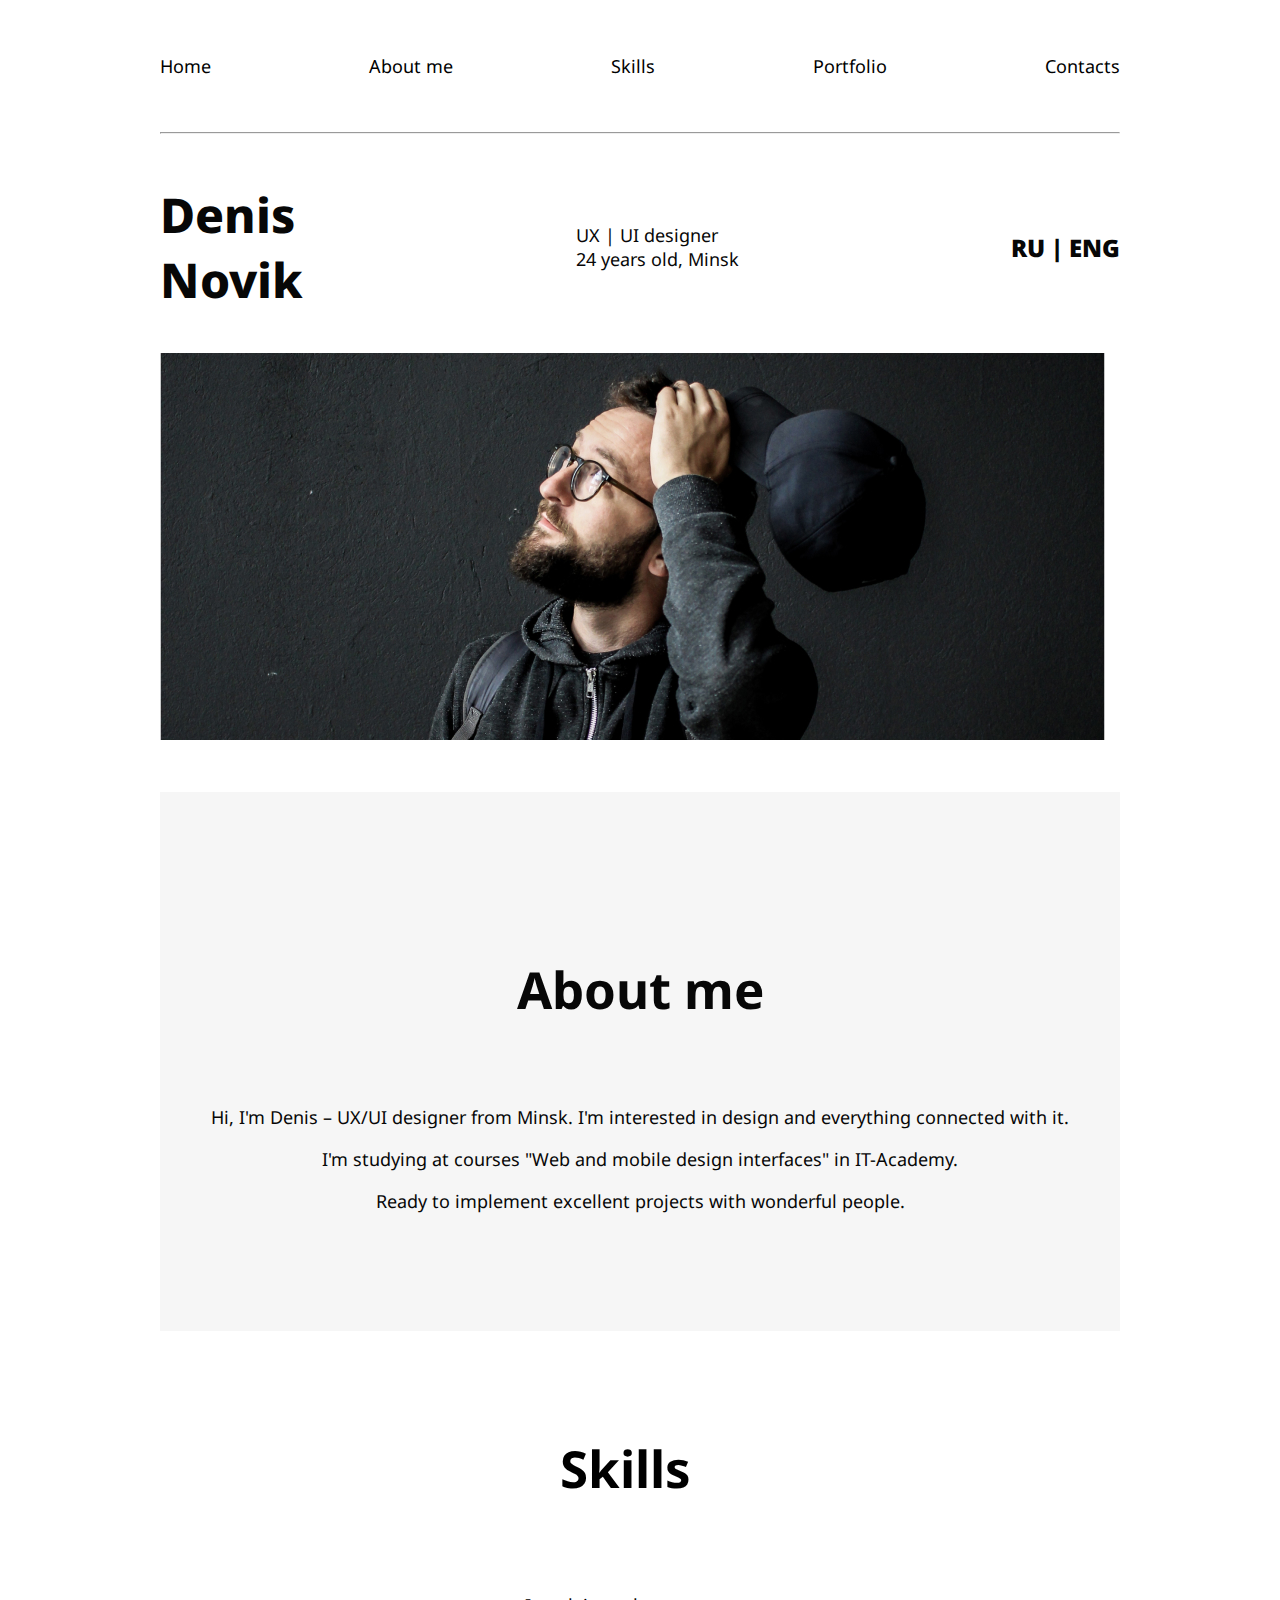
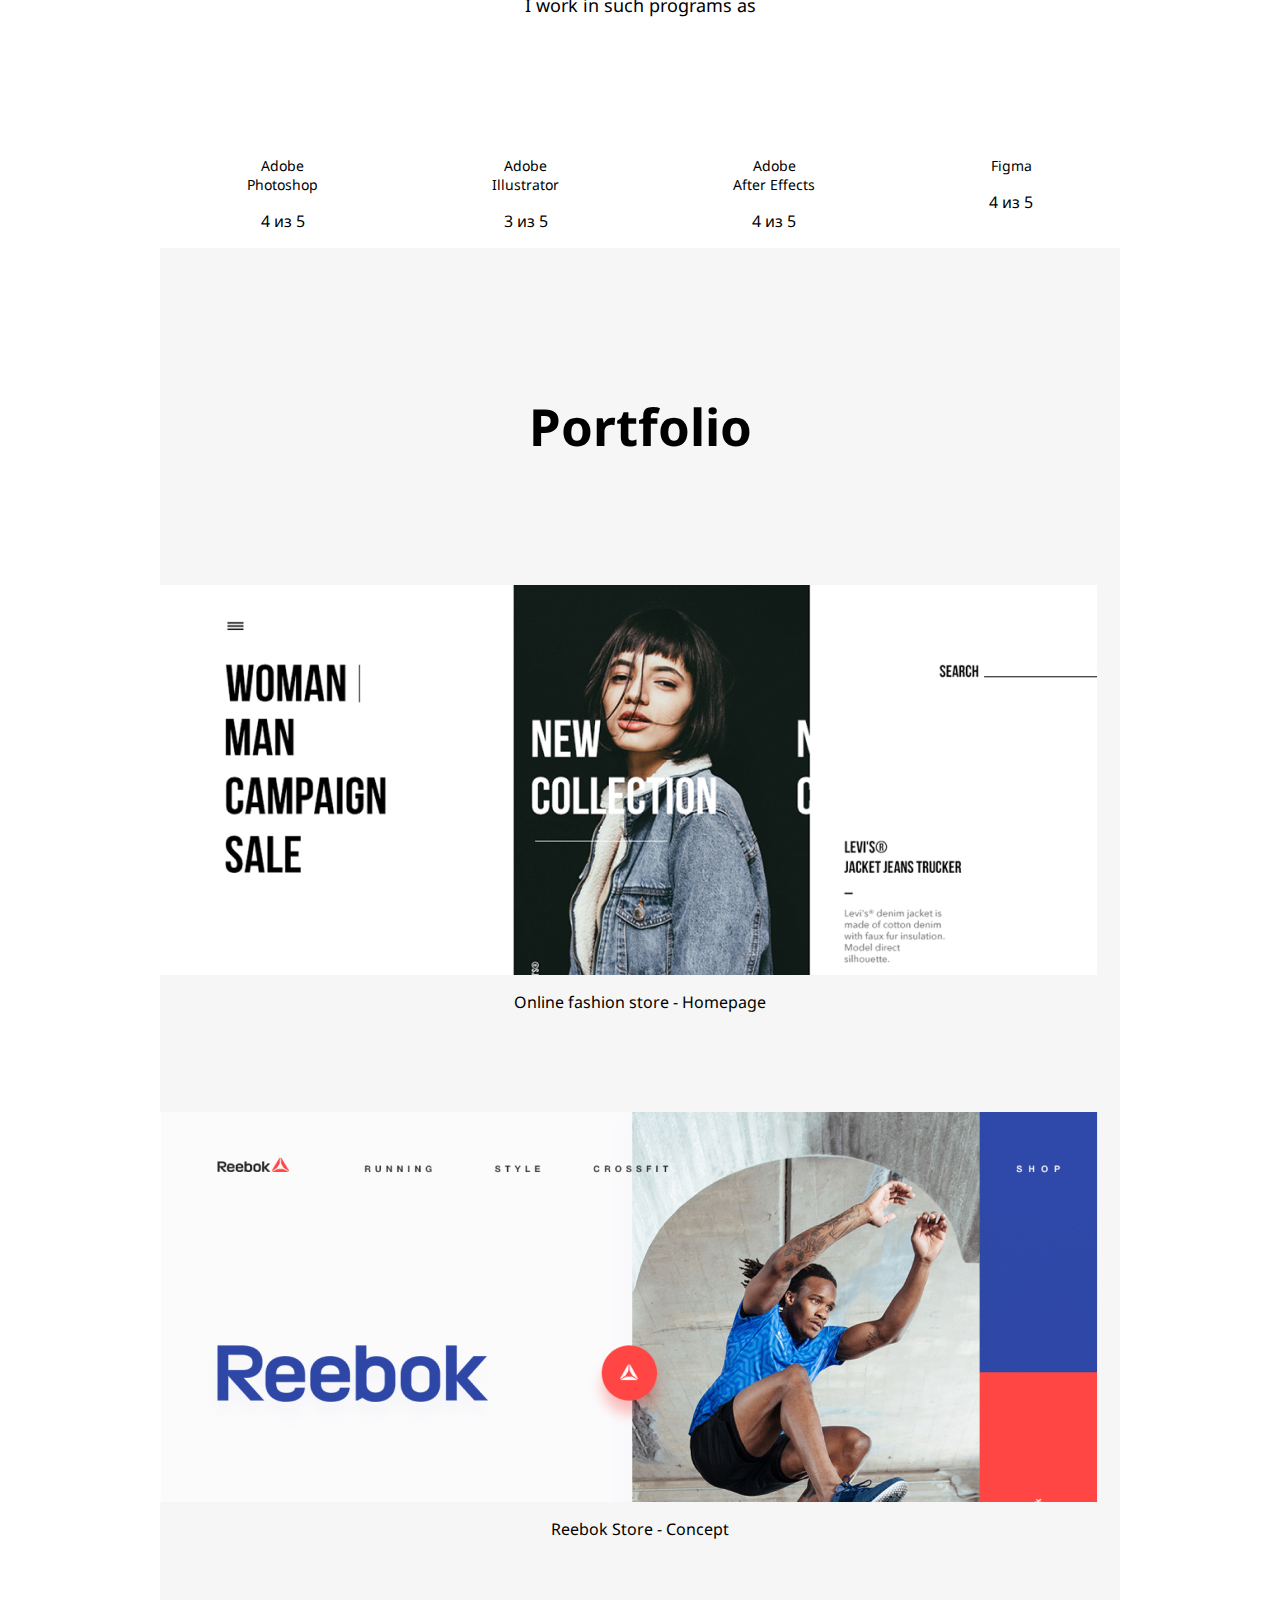
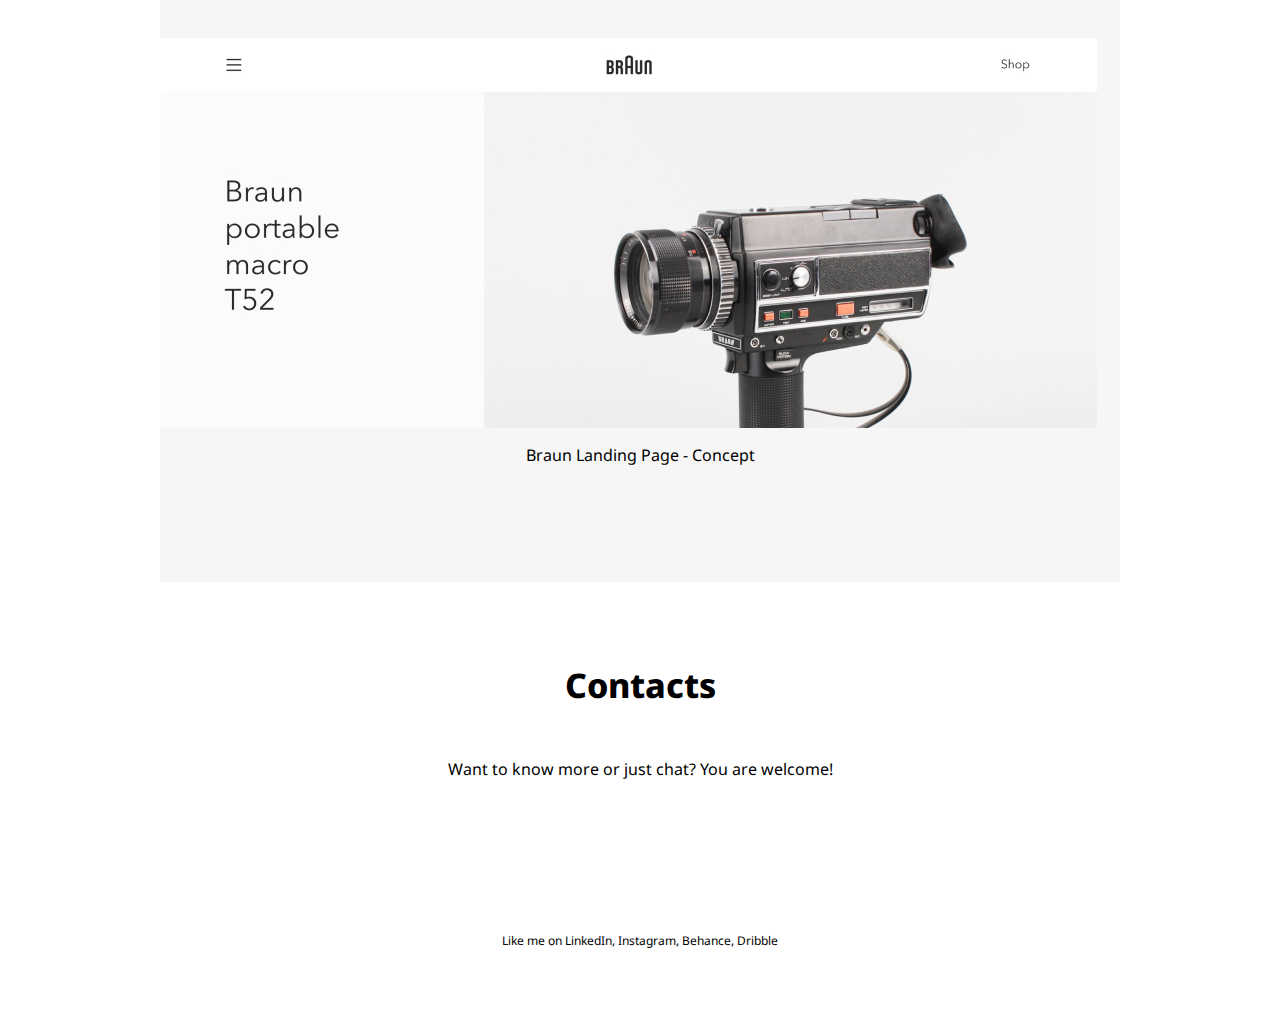
==== index.html @ aeef70a2 "webForGit" ====
<!doctype html>
<html lang="ru">
  <head>
    <meta charset="UTF-8">
    <meta name="viewport" content="width=device-width, initial-scale=1">
    <link rel="stylesheet" href="./css/main.css">
    <title>First project</title>
    <link rel="preconnect" href="https://fonts.googleapis.com">
    <link rel="preconnect" href="https://fonts.gstatic.com" crossorigin>
    <link href="https://fonts.googleapis.com/css2?family=Noto+Sans:ital,wght@0,400;0,700;1,400;1,700&display=swap" rel="stylesheet">
    <script src="./js/main.js" defer></script>
    <link rel="stylesheet" href="https://use.fontawesome.com/releases/v5.6.1/css/all.css"
    integrity="sha384-gfdkjb5BdAXd+lj+gudLWI+BXq4IuLW5IT+brZEZsLFm++aCMlF1V92rMkPaX4PP" crossorigin="anonymous">
  </head>
  <body>
    <div class="contaiter">
      <header class="header">
    <ul class="header__menu">
        <li class="header__menu__item">Home</li>
        <li class="header__menu__item"> <a href="#about-me">About me</a></li>
        <li class="header__menu__item"> <a href="#skills">Skills</a></li>
        <li class="header__menu__item"> <a href="#portfolio">Portfolio</a></li>
        <li class="header__menu__item"> <a href="#contact">Contacts</a></li>
    </ul>    
</header>

      <hr>
      <main class="my-foto">
        <div class="my-foto__header color-text">
          <div class="my-foto__header name">  Denis <br> Novik</div>
          
          <div class="my-foto__header description">UX | UI designer <br>24 years old, Minsk</div>
          <div class="my-foto__header languare">RU | ENG</div>
        </div>
        <div class="my-foto__img">
          <!-- <img src="./img/image_my_fote.jpg" alt=""> -->
        </div>
      </main>
      <span id="about-me"></span>
      <main class="about-me color-text">
        <div class="about-me__titel">
          <h2>About me</h2>
        </div>
        <div class="about-me__description">
          <p>Hi, I'm Denis – UX/UI designer from Minsk. I'm interested in design and everything connected with it.</p> 
          <p>I'm studying at courses "Web and mobile design interfaces" in IT-Academy.</p>
          <p>Ready to implement excellent projects with wonderful people.</p>
        </div>
      </main>
      <span id="skills"></span>
      <main class="skills">
      <div class="skills__titel">
        <h2>Skills</h2>
      </div>
      <div class="skills__discription">
        <p>I work in such programs as</p>
      </div>
      <div class="skills__soft-skills">
        <div class="skillsItem">
    <div class="skillsItem__icon">
        <img src="./img/skills/ps.png" alt="">
    </div>
    <div class="skillsItem__skill">
        <p>Adobe <br> Photoshop</p>
    </div>
    <div class="skillsItem__rank">
        <p>4 из 5</p>
    </div>
</div>
        <div class="skillsItem">
    <div class="skillsItem__icon">
        <img src="./img/skills/ai.png" alt="">
    </div>
    <div class="skillsItem__skill">
        <p>Adobe<br> Illustrator</p>
    </div>
    <div class="skillsItem__rank">
        <p>3 из 5</p>
    </div>
</div>
        <div class="skillsItem">
    <div class="skillsItem__icon">
        <img src="./img/skills/ae.png" alt="">
    </div>
    <div class="skillsItem__skill">
        <p>Adobe <br>After Effects</p>
    </div>
    <div class="skillsItem__rank">
        <p>4 из 5</p>
    </div>
</div>
        <div class="skillsItem">
    <div class="skillsItem__icon">
        <img src="./img/skills/figma.png" alt="">
    </div>
    <div class="skillsItem__skill">
        <p>Figma</p>
    </div>
    <div class="skillsItem__rank">
        <p>4 из 5</p>
    </div>
</div>
      </div>
      </main>
      <span id="portfolio"></span>
      <main class="portfolio ">
        <div class="portfolio__titel">
          <h2>Portfolio</h2>
        </div>
        <div class="portfolio__articels">
          <div class="portfolioItem">
    <div class="portfolioItem__titel">
        <h2></h2>
    </div>
    <div class="portfolioItem__img" style="background-image:url(./img/portfolio/newColection.jpg);" >
        <!-- <img src="./img/portfolio/newColection.jpg" alt=""> -->
    </div>
    <div class="portfolioItem__discription">
        <p>Online fashion store - Homepage</p>
    </div>
</div>
          <div class="portfolioItem">
    <div class="portfolioItem__titel">
        <h2></h2>
    </div>
    <div class="portfolioItem__img" style="background-image:url(./img/portfolio/reebok.jpg);" >
        <!-- <img src="./img/portfolio/reebok.jpg" alt=""> -->
    </div>
    <div class="portfolioItem__discription">
        <p>Reebok Store - Concept</p>
    </div>
</div>
          <div class="portfolioItem">
    <div class="portfolioItem__titel">
        <h2></h2>
    </div>
    <div class="portfolioItem__img" style="background-image:url(./img/portfolio/braun.jpg);" >
        <!-- <img src="./img/portfolio/braun.jpg" alt=""> -->
    </div>
    <div class="portfolioItem__discription">
        <p>Braun Landing Page - Concept</p>
    </div>
</div>
        
        </div>
      </main>
      <span id="contact"></span>
      <footer class="footer">
    <div class="footer__titel">Contacts</div>
    <div class="footer__losung">
        Want to know more or just chat? You are welcome!
    </div>

    <div class="footer__social">
        <i class="fab fa-instagram"></i>
        <i class="fab fa-behance-square"></i>
        <i class="fab fa-invision"></i>
        <i class="fas fa-globe"></i>
    </div>
    <div class="footer__location">
        Like me on LinkedIn, Instagram, Behance, Dribble
    </div>
</footer>      
    </div>

  </body>
</html>
---- css/main.css ----
.footer {
  margin: 0 auto;
  padding: 50px;
  text-align: center; }
  .footer__titel {
    padding: 30px 0;
    font-size: 34px;
    font-weight: 800; }
  .footer__losung {
    padding: 20px;
    font-size: 16px;
    font-weight: 400; }
  .footer__social {
    padding: 20px;
    font-size: 60px; }
  .footer__social i {
    padding: 0 25px; }
  .footer__location {
    padding: 10px;
    font-size: 12px;
    font-weight: 400; }

.header {
  padding: 30px 0; }
  .header__menu {
    display: flex;
    justify-content: space-between;
    list-style: none;
    padding: 0; }
  .header__menu a {
    text-decoration: none;
    color: #000000; }
  .header__menu__item {
    margin: 0;
    display: inline-block;
    font-size: 18px; }

.portfolioItem__titel {
  padding: 20px;
  font-size: 34px; }

.portfolioItem__description {
  font-size: 18px; }

.portfolioItem__img img {
  width: 100%; }

.portfolioItem__img {
  background-repeat: no-repeat;
  height: 390px;
  width: 100%; }

.skillsItem__skill {
  font-size: 14px; }

.skillsItem__rank {
  font-size: 16px; }

html {
  font-family: 'Noto Sans', sans-serif; }

.contaiter {
  width: 960px;
  margin: 0 auto; }

.color-text {
  color: #070707; }

.my-foto {
  padding-bottom: 50px; }
  .my-foto__header {
    display: flex;
    justify-content: space-between;
    align-items: center;
    padding: 20px 0; }
  .my-foto__header .name {
    font-size: 48px;
    font-weight: 800; }
  .my-foto__header .languare {
    font-size: 24px;
    font-weight: 900; }
  .my-foto__header .description {
    font-size: 18px; }
  .my-foto__img {
    background-image: url("../img/logo_my_photo.jpg");
    background-repeat: no-repeat;
    height: 390px;
    width: 100%; }

.about-me {
  background: #F6F6F6;
  text-align: center;
  padding: 100px 0; }
  .about-me__titel {
    padding: 20px;
    font-size: 34px; }
  .about-me__description {
    font-size: 18px; }

.skills {
  padding: 0 0;
  text-align: center; }
  .skills__titel {
    padding: 30px 0;
    font-size: 34px; }
  .skills h2 {
    padding: 30px 30px 0 0; }
  .skills__discription {
    font-size: 18px;
    padding: 0px 0px 85px 0; }
  .skills__soft-skills {
    display: flex;
    justify-content: space-around; }

.portfolio {
  background: #F6F6F6;
  text-align: center;
  padding: 100px 0; }
  .portfolio__titel {
    font-size: 34px; }

@media screen and (max-width: 600px) {
  .contaiter {
    width: 590px;
    margin: 0 auto; } }

@media screen and (min-width: 992px) and (max-width: 1199px) {
  .contaiter {
    width: 960px; } }

@media screen and (min-width: 768px) and (max-width: 991px) {
  .contaiter {
    width: 760px; } }

@media screen and (max-width: 767px) {
  .contaiter {
    width: 480px; } }

/*# sourceMappingURL=maps/main.css.map */
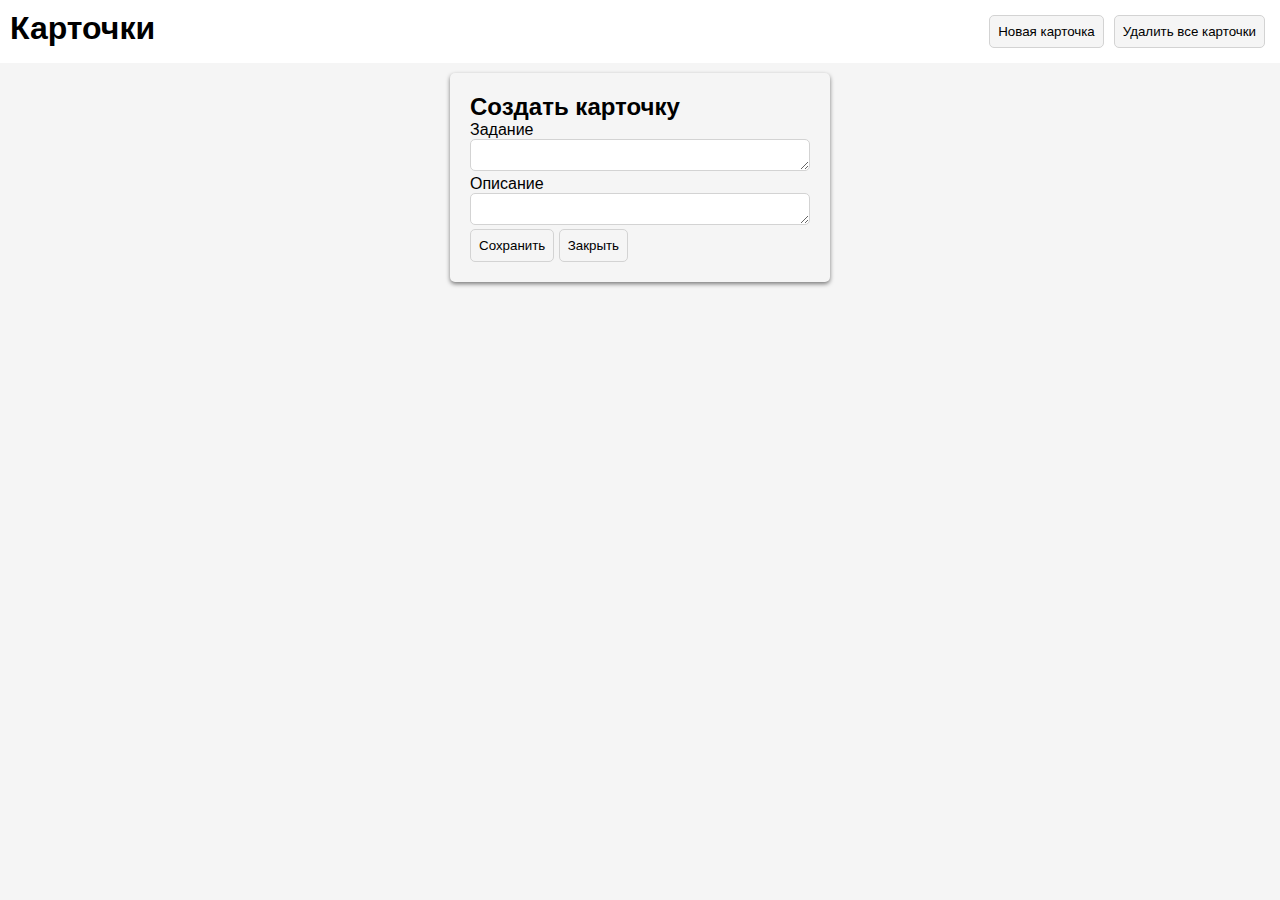
==== commit 89189666: "fullProject" ====
--- a/index.html
+++ b/index.html
@@ -1,167 +1,205 @@
-<!doctype html>
-<html lang="ru">
-  <head>
+<!DOCTYPE html>
+<html lang="en">
+<head>
     <meta charset="UTF-8">
-    <meta name="viewport" content="width=device-width, initial-scale=1">
-    <link rel="stylesheet" href="./css/main.css">
-    <title>First project</title>
-    <link rel="preconnect" href="https://fonts.googleapis.com">
-    <link rel="preconnect" href="https://fonts.gstatic.com" crossorigin>
-    <link href="https://fonts.googleapis.com/css2?family=Noto+Sans:ital,wght@0,400;0,700;1,400;1,700&display=swap" rel="stylesheet">
-    <script src="./js/main.js" defer></script>
-    <link rel="stylesheet" href="https://use.fontawesome.com/releases/v5.6.1/css/all.css"
-    integrity="sha384-gfdkjb5BdAXd+lj+gudLWI+BXq4IuLW5IT+brZEZsLFm++aCMlF1V92rMkPaX4PP" crossorigin="anonymous">
-  </head>
-  <body>
-    <div class="contaiter">
-      <header class="header">
-    <ul class="header__menu">
-        <li class="header__menu__item">Home</li>
-        <li class="header__menu__item"> <a href="#about-me">About me</a></li>
-        <li class="header__menu__item"> <a href="#skills">Skills</a></li>
-        <li class="header__menu__item"> <a href="#portfolio">Portfolio</a></li>
-        <li class="header__menu__item"> <a href="#contact">Contacts</a></li>
-    </ul>    
-</header>
+    <meta http-equiv="X-UA-Compatible" content="IE=edge">
+    <meta name="viewport" content="width=device-width, initial-scale=1.0">
+    <title>Карточки</title>
+    <style>
+        *{
+            padding: 0;
+            margin: 0;
+            box-sizing: border-box;
+        }
+        body{
+            /* font google */
+            font-family: 'Lucida Sans', 'Lucida Sans Regular', 'Lucida Grande', 'Lucida Sans Unicode', Geneva, Verdana, sans-serif;
+            font-size: 1rem;
+            background-color: whitesmoke;
+        }
+        header{
+            background-color: white;
+        }
+        button {
+            padding: 8px;
+            outline: none;
+            cursor: pointer;
+            border: 1px solid lightgray;
+            border-radius: 5px;
+            background-color: whitesmoke;
+        }
+        button:hover{
+            background-color: rgba(0, 0, 0, 0.1);
+        }
+        .container{
+            width: 95%;
+            margin: auto;
+        }
+        .menu{
+            display: flex;
+            justify-content: space-between;
+            width: 100%;
+            margin: auto;
+            padding: 10px;
+            background-color: white;
+        }
+        .menu-buttons{
+            display: flex;
+        }
+        .menu-buttons button{
+            align-items: center;
+            margin: 5px;
+        }
+        .menu button{
+            font-family: inherit;
+        }
+        .create-box{
+            width: 380px;
+            margin: auto;
+            padding: 20px;
+            margin-top: 10px;
+            border-radius: 5px;
+            background-color: whitesmoke;
+            box-shadow: 0 2px 4px 0 rgba(0, 0, 0, 0.5);
+        }
+        .create-box-titel{
+            text-align: center; 
+            color: black;
+        }
+        .create-box textarea{
+            width: 100%;;
+            border-radius: 5px;
+            font-family: inherit;
+            border: 1px solid lightgray;
+        }
+        .create-box button{
+            width: fit-content;
+        }
+        .flashcards{
+            display: flex;
+            justify-content: flex-start;
+            align-items: flex-start;
+            flex-wrap: wrap;
+            width: 100%;
+            margin: auto;
+            margin-top: 10px;
+            padding: 0 10px;
+        }
+        .flashcard{
+            width: 370px;
+            height: 200px;
+            word-wrap: break-word;
+            margin: 10px;
+            background-color: white;
+            box-shadow: 0 2px 4px 0 rgba(0, 0, 0, 0.5);
+        }
+        .flashcard h2{
+            font-size: 1rem;
+        }
+        @media(max-width:1280px){
+            .container{width: 100%;}
+        }
+        @media(max-width:768px){
+        .flashcard{margin: auto;}
+            .flashcard{
+                margin-top: 10px;
+                margin-bottom: 10px;
+            }
+        }
+        @media(max-width:490px){
+            header{
+                padding: 10px;
+                flex-direction: column;
+                align-items: center;
+            }
+            .menu{
+                flex-wrap: wrap;
+            }
+        }
+    </style>
+    
+</head>
+<body>
+    <header id="header" class="header">
+        <div class="container">
+            <div id="menu" class="menu">
+                <h1 id="menu-titel">Карточки</h1>
+                <div id="menu-buttons" class="menu-buttons btn">
+                    <button  id="btn-newCard">Новая карточка</button>
+                    <button  id="btn-delCard">Удалить все карточки</button>                    
+                </div>
+            </div>
+        </div>
+    </header>
+    <div class="container">
+        <div class="create-box">
+            <h2 id="create-box-titel">Создать карточку</h2>
+            <label for="question">Задание</label>
+            <br>
+            <textarea id="question" maxlength="280"></textarea>
+            <br>
+            <label for="answer" maxlength="280">Описание</label>
+            <br>
+            <textarea id="answer"></textarea>
+            <div id="create-box-btn" class="create-box-btn btn" >
+                <button id="btn-addNewCard">Сохранить</button>
+                <button id="btn-closeNewCard">Закрыть</button>
+            </div>
+        </div>
+        <div class="flashcards">
 
-      <hr>
-      <main class="my-foto">
-        <div class="my-foto__header color-text">
-          <div class="my-foto__header name">  Denis <br> Novik</div>
-          
-          <div class="my-foto__header description">UX | UI designer <br>24 years old, Minsk</div>
-          <div class="my-foto__header languare">RU | ENG</div>
         </div>
-        <div class="my-foto__img">
-          <!-- <img src="./img/image_my_fote.jpg" alt=""> -->
-        </div>
-      </main>
-      <span id="about-me"></span>
-      <main class="about-me color-text">
-        <div class="about-me__titel">
-          <h2>About me</h2>
-        </div>
-        <div class="about-me__description">
-          <p>Hi, I'm Denis – UX/UI designer from Minsk. I'm interested in design and everything connected with it.</p> 
-          <p>I'm studying at courses "Web and mobile design interfaces" in IT-Academy.</p>
-          <p>Ready to implement excellent projects with wonderful people.</p>
-        </div>
-      </main>
-      <span id="skills"></span>
-      <main class="skills">
-      <div class="skills__titel">
-        <h2>Skills</h2>
-      </div>
-      <div class="skills__discription">
-        <p>I work in such programs as</p>
-      </div>
-      <div class="skills__soft-skills">
-        <div class="skillsItem">
-    <div class="skillsItem__icon">
-        <img src="./img/skills/ps.png" alt="">
     </div>
-    <div class="skillsItem__skill">
-        <p>Adobe <br> Photoshop</p>
-    </div>
-    <div class="skillsItem__rank">
-        <p>4 из 5</p>
-    </div>
-</div>
-        <div class="skillsItem">
-    <div class="skillsItem__icon">
-        <img src="./img/skills/ai.png" alt="">
-    </div>
-    <div class="skillsItem__skill">
-        <p>Adobe<br> Illustrator</p>
-    </div>
-    <div class="skillsItem__rank">
-        <p>3 из 5</p>
-    </div>
-</div>
-        <div class="skillsItem">
-    <div class="skillsItem__icon">
-        <img src="./img/skills/ae.png" alt="">
-    </div>
-    <div class="skillsItem__skill">
-        <p>Adobe <br>After Effects</p>
-    </div>
-    <div class="skillsItem__rank">
-        <p>4 из 5</p>
-    </div>
-</div>
-        <div class="skillsItem">
-    <div class="skillsItem__icon">
-        <img src="./img/skills/figma.png" alt="">
-    </div>
-    <div class="skillsItem__skill">
-        <p>Figma</p>
-    </div>
-    <div class="skillsItem__rank">
-        <p>4 из 5</p>
-    </div>
-</div>
-      </div>
-      </main>
-      <span id="portfolio"></span>
-      <main class="portfolio ">
-        <div class="portfolio__titel">
-          <h2>Portfolio</h2>
-        </div>
-        <div class="portfolio__articels">
-          <div class="portfolioItem">
-    <div class="portfolioItem__titel">
-        <h2></h2>
-    </div>
-    <div class="portfolioItem__img" style="background-image:url(./img/portfolio/newColection.jpg);" >
-        <!-- <img src="./img/portfolio/newColection.jpg" alt=""> -->
-    </div>
-    <div class="portfolioItem__discription">
-        <p>Online fashion store - Homepage</p>
-    </div>
-</div>
-          <div class="portfolioItem">
-    <div class="portfolioItem__titel">
-        <h2></h2>
-    </div>
-    <div class="portfolioItem__img" style="background-image:url(./img/portfolio/reebok.jpg);" >
-        <!-- <img src="./img/portfolio/reebok.jpg" alt=""> -->
-    </div>
-    <div class="portfolioItem__discription">
-        <p>Reebok Store - Concept</p>
-    </div>
-</div>
-          <div class="portfolioItem">
-    <div class="portfolioItem__titel">
-        <h2></h2>
-    </div>
-    <div class="portfolioItem__img" style="background-image:url(./img/portfolio/braun.jpg);" >
-        <!-- <img src="./img/portfolio/braun.jpg" alt=""> -->
-    </div>
-    <div class="portfolioItem__discription">
-        <p>Braun Landing Page - Concept</p>
-    </div>
-</div>
-        
-        </div>
-      </main>
-      <span id="contact"></span>
-      <footer class="footer">
-    <div class="footer__titel">Contacts</div>
-    <div class="footer__losung">
-        Want to know more or just chat? You are welcome!
-    </div>
-
-    <div class="footer__social">
-        <i class="fab fa-instagram"></i>
-        <i class="fab fa-behance-square"></i>
-        <i class="fab fa-invision"></i>
-        <i class="fas fa-globe"></i>
-    </div>
-    <div class="footer__location">
-        Like me on LinkedIn, Instagram, Behance, Dribble
-    </div>
-</footer>      
-    </div>
-
-  </body>
-</html>
+    <script>
+        const flashcards = document.getElementsByClassName("flashcards")[0];
+        const createBox = document.getElementsByClassName("create-box")[0];
+        const question = document.getElementById("question");
+        const answer = document.getElementById("answer");
+        const btnNewCard = document.getElementById("btn-newCard");
+        const btnDelCards = document.getElementById("btn-delCard");
+        const btnAddNewCard = document.getElementById("btn-addNewCard");
+        const btnCloseNewCard = document.getElementById("btn-closeNewCard");
+        btnNewCard.addEventListener('click', showCreateCardBox);
+        btnDelCards.addEventListener('click',delFlashCards);
+        btnAddNewCard.addEventListener('click',addFlashCard);
+        btnCloseNewCard.addEventListener('click',hideCreateBox);
+        let contentArray = localStorage.getItem('items') ? JSON.parse(localStorage.getItem('items')) : [];
+        contentArray.forEach(divMaker);
+        function divMaker(text){
+            const div = document.createElement('div');
+            const question = document.createElement('h2');
+            const answer = document.createElement('h2');
+            div.className = "flashcard";
+            question.setAttribute('style', 'border-top: 1px solid red;padding:15px; margin-top: 30px ');
+            question.innerText = text.my_question;
+            answer.setAttribute('style', 'text-align:left; display:block; color:grey; padding-left:15px;');
+            answer.innerText = text.my_answer;
+            div.appendChild(question);
+            div.appendChild(answer);
+            flashcards.appendChild(div);
+        }
+        function addFlashCard(){
+            let flashCard_info = {
+                'my_question': question.value,
+                'my_answer': answer.value
+            }
+            contentArray.push(flashCard_info);
+            localStorage.setItem('items', JSON.stringify(contentArray));
+            divMaker(contentArray[contentArray.length - 1]);
+            question.value = '';
+            answer.value = '';
+        }
+        function delFlashCards(){
+            localStorage.clear();
+            flashcards.innerText = '';
+            contentArray = [];
+        }
+        function showCreateCardBox(){
+            createBox.style.display = "block";
+        }
+        function hideCreateBox(){
+            createBox.style.display = "none";
+        }
+    </script>
+</body>
+</html>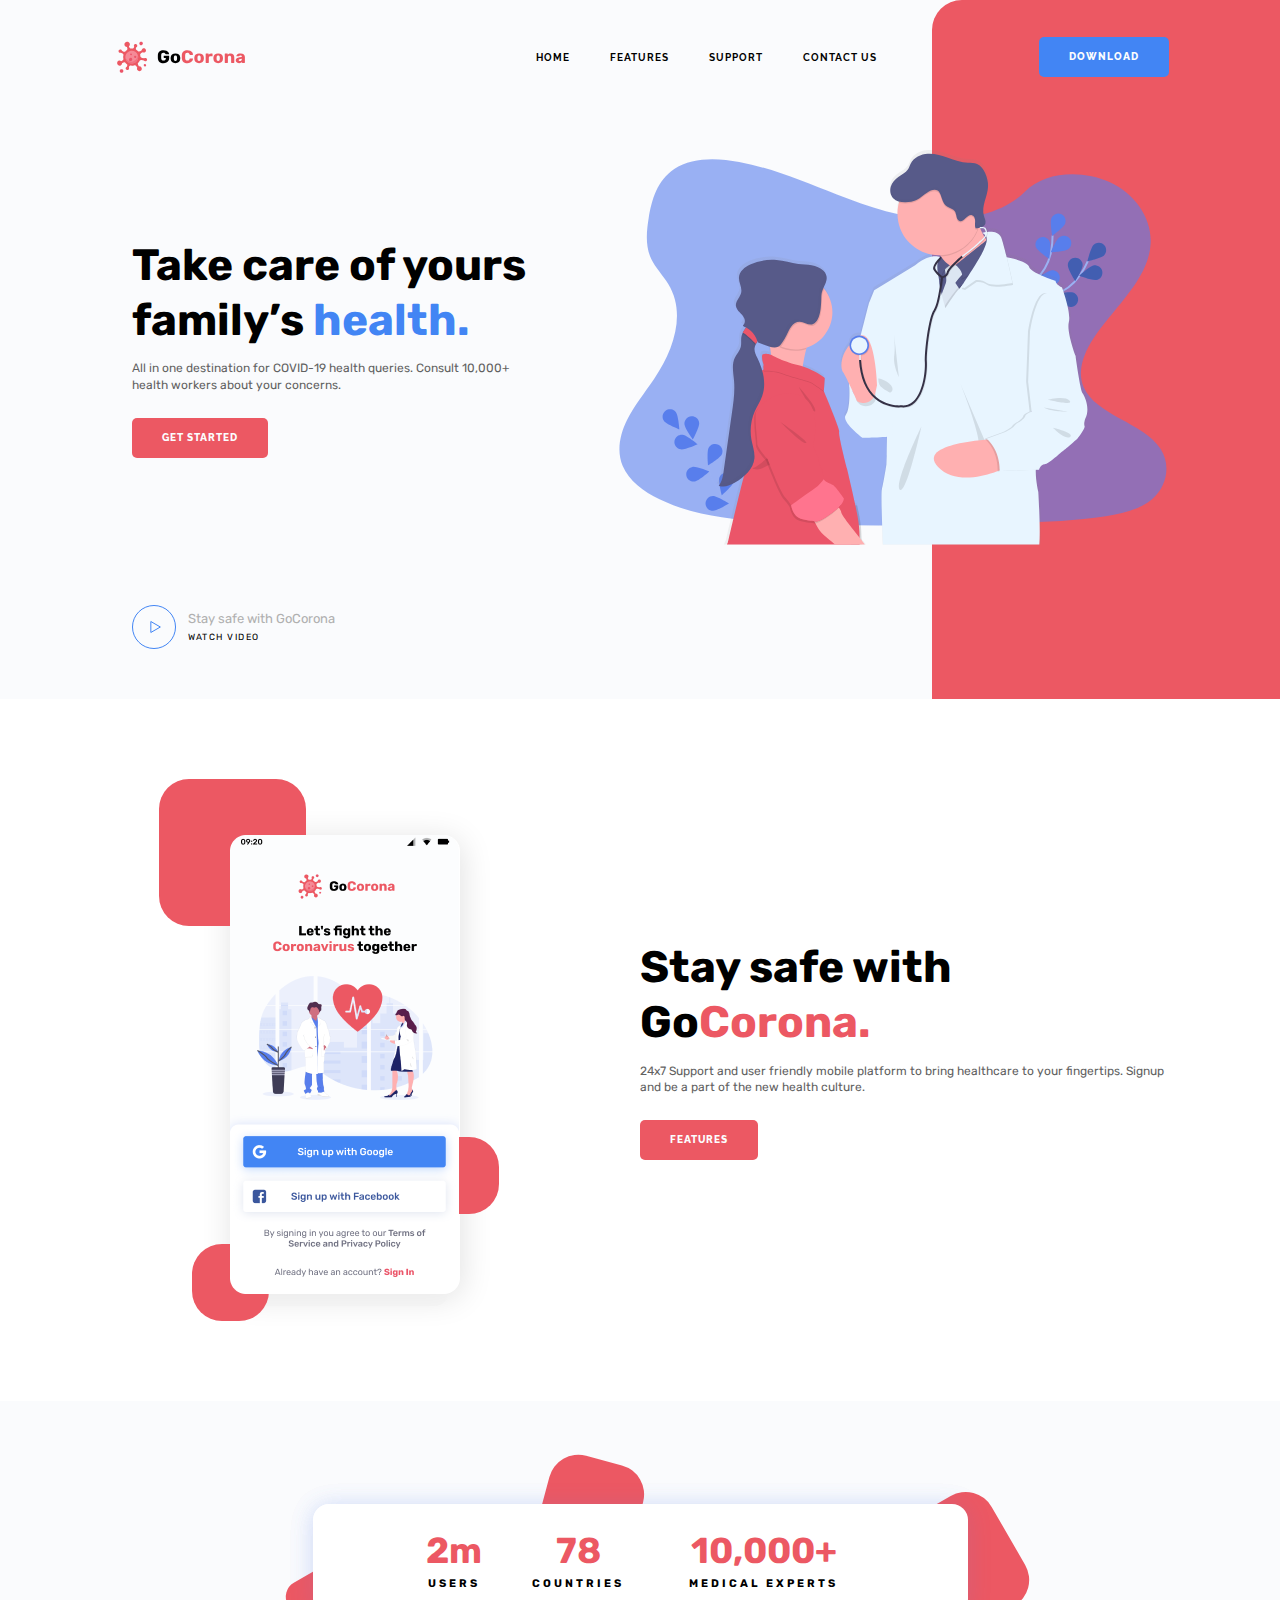
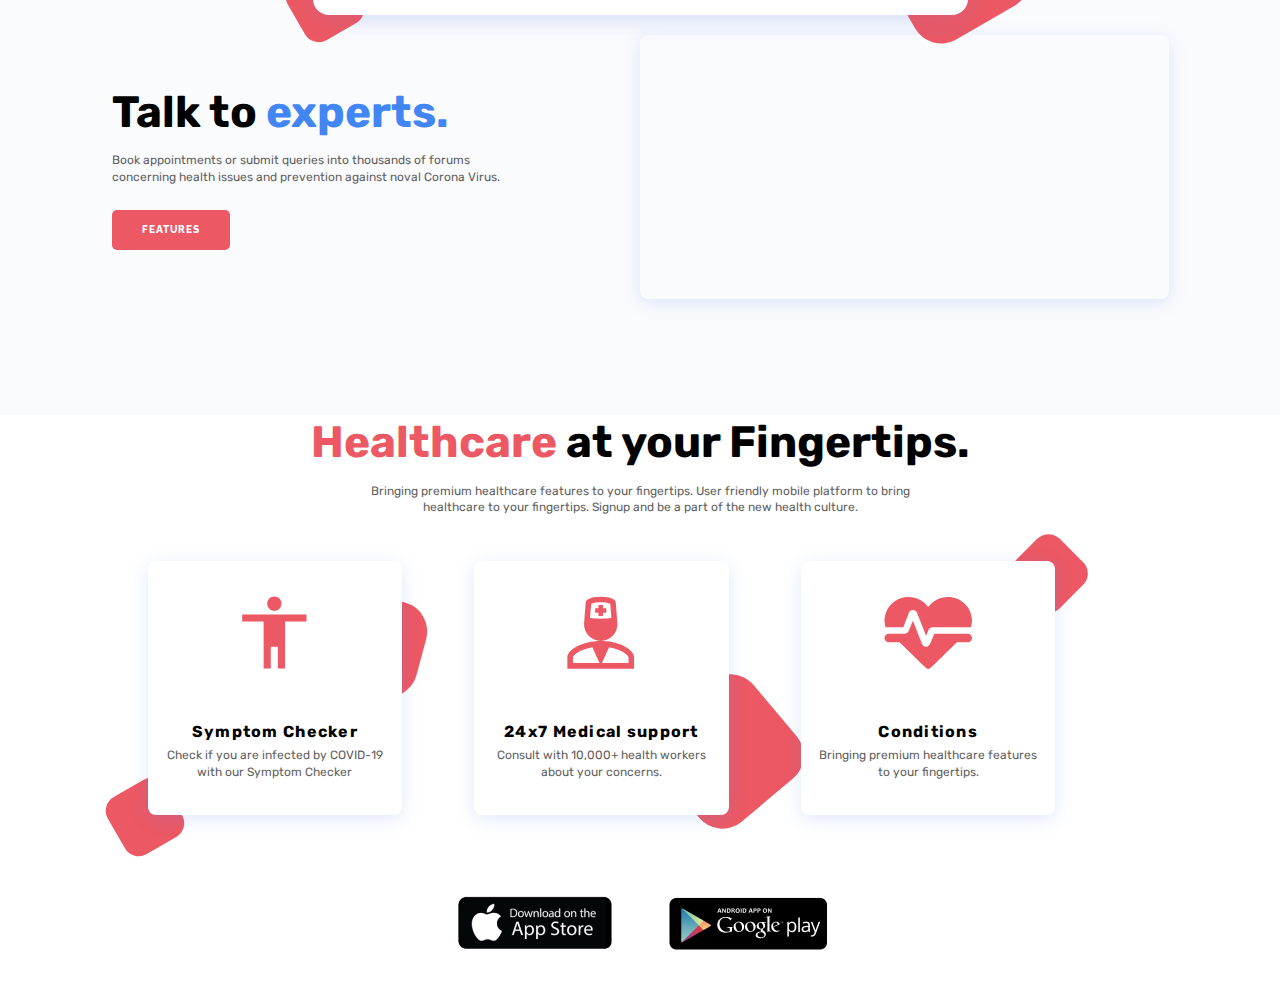
==== commit d8a041b5: "forWeb-pages" ====
--- a/index.html
+++ b/index.html
@@ -4,202 +4,204 @@
     <meta charset="UTF-8">
     <meta http-equiv="X-UA-Compatible" content="IE=edge">
     <meta name="viewport" content="width=device-width, initial-scale=1.0">
-    <title>Карточки</title>
-    <style>
-        *{
-            padding: 0;
-            margin: 0;
-            box-sizing: border-box;
-        }
-        body{
-            /* font google */
-            font-family: 'Lucida Sans', 'Lucida Sans Regular', 'Lucida Grande', 'Lucida Sans Unicode', Geneva, Verdana, sans-serif;
-            font-size: 1rem;
-            background-color: whitesmoke;
-        }
-        header{
-            background-color: white;
-        }
-        button {
-            padding: 8px;
-            outline: none;
-            cursor: pointer;
-            border: 1px solid lightgray;
-            border-radius: 5px;
-            background-color: whitesmoke;
-        }
-        button:hover{
-            background-color: rgba(0, 0, 0, 0.1);
-        }
-        .container{
-            width: 95%;
-            margin: auto;
-        }
-        .menu{
-            display: flex;
-            justify-content: space-between;
-            width: 100%;
-            margin: auto;
-            padding: 10px;
-            background-color: white;
-        }
-        .menu-buttons{
-            display: flex;
-        }
-        .menu-buttons button{
-            align-items: center;
-            margin: 5px;
-        }
-        .menu button{
-            font-family: inherit;
-        }
-        .create-box{
-            width: 380px;
-            margin: auto;
-            padding: 20px;
-            margin-top: 10px;
-            border-radius: 5px;
-            background-color: whitesmoke;
-            box-shadow: 0 2px 4px 0 rgba(0, 0, 0, 0.5);
-        }
-        .create-box-titel{
-            text-align: center; 
-            color: black;
-        }
-        .create-box textarea{
-            width: 100%;;
-            border-radius: 5px;
-            font-family: inherit;
-            border: 1px solid lightgray;
-        }
-        .create-box button{
-            width: fit-content;
-        }
-        .flashcards{
-            display: flex;
-            justify-content: flex-start;
-            align-items: flex-start;
-            flex-wrap: wrap;
-            width: 100%;
-            margin: auto;
-            margin-top: 10px;
-            padding: 0 10px;
-        }
-        .flashcard{
-            width: 370px;
-            height: 200px;
-            word-wrap: break-word;
-            margin: 10px;
-            background-color: white;
-            box-shadow: 0 2px 4px 0 rgba(0, 0, 0, 0.5);
-        }
-        .flashcard h2{
-            font-size: 1rem;
-        }
-        @media(max-width:1280px){
-            .container{width: 100%;}
-        }
-        @media(max-width:768px){
-        .flashcard{margin: auto;}
-            .flashcard{
-                margin-top: 10px;
-                margin-bottom: 10px;
-            }
-        }
-        @media(max-width:490px){
-            header{
-                padding: 10px;
-                flex-direction: column;
-                align-items: center;
-            }
-            .menu{
-                flex-wrap: wrap;
-            }
-        }
-    </style>
-    
+    <link href="https://fonts.googleapis.com/css?family=Rubik:300,regular,500,600,700,800,900,300italic,italic,500italic,600italic,700italic,800italic,900italic&display=swap" rel="stylesheet" />
+    <link href="https://fonts.googleapis.com/css?family=Raleway:100,200,300,regular,500,600,700,800,900,100italic,200italic,300italic,italic,500italic,600italic,700italic,800italic,900italic" rel="stylesheet" />
+    <title>GoCorona</title>
+    <link rel="stylesheet" href="./main.css">
 </head>
 <body>
-    <header id="header" class="header">
-        <div class="container">
-            <div id="menu" class="menu">
-                <h1 id="menu-titel">Карточки</h1>
-                <div id="menu-buttons" class="menu-buttons btn">
-                    <button  id="btn-newCard">Новая карточка</button>
-                    <button  id="btn-delCard">Удалить все карточки</button>                    
+    <div class="wrapper">
+        <header id="open" class="header">
+            <div id="close" class="header__container">
+                <a href="" class="header__logo"><img src="img/logo.svg" alt="Логотип которого нет"></a>
+                <div class="header__menu menu">
+                    <nav class="menu__body">
+                        <ul class="menu__list">
+                            <li class="menu__item">
+                                <a href="" class="menu__link">HOME</a>
+                            </li>
+                            <li class="menu__item">
+                                <a href="" class="menu__link">FEATURES</a>
+                            </li>
+                            <li class="menu__item">
+                                <a href="" class="menu__link">SUPPORT</a>
+                            </li>
+                            <li class="menu__item">
+                                <a href="#footer" class="menu__link">CONTACT US</a>
+                            </li>
+                        </ul>                        
+                    </nav>
+                </div>
+               <div class="header__buttom">
+                    <a href="" class="button button_blue">DOWNLOAD</a>
+                    <a href="#open" class="icon-menu"><span></span></a>
+                    <a href="#close" class="close-icon-menu"></a>
                 </div>
             </div>
-        </div>
-    </header>
-    <div class="container">
-        <div class="create-box">
-            <h2 id="create-box-titel">Создать карточку</h2>
-            <label for="question">Задание</label>
-            <br>
-            <textarea id="question" maxlength="280"></textarea>
-            <br>
-            <label for="answer" maxlength="280">Описание</label>
-            <br>
-            <textarea id="answer"></textarea>
-            <div id="create-box-btn" class="create-box-btn btn" >
-                <button id="btn-addNewCard">Сохранить</button>
-                <button id="btn-closeNewCard">Закрыть</button>
+        </header>
+        <main class="main">
+            <section class="get-started">
+                <div class="get-started__container">
+                    <div class="get-started__content">
+                         <div class="get-started__block-text block-text">
+                             <h1 class="block-text__titel block-text__titel_blue">
+                                Take care of yours family’s <span>health.</span>
+                             </h1>
+                             <div class="block-text__text">
+                                All in one destination for COVID-19 health queries.  Consult 10,000+ health workers about your concerns.
+                             </div>
+                             <div class="block-text__button button">
+                                GET STARTED
+                             </div>
+                         </div>
+                    </div>
+                    <div class="get-started__img">
+                        <img src="./img/get-started/img-baner.svg" alt="">
+                    </div>
+                    <div class="get-started__video">
+                        <a class="video-get-started">
+                            <div class="video-get-started__icon">
+                                <img src="./img/get-started/play-video.svg" alt="">
+                            </div>
+                            <div class="video-get-started__body">
+                                <div class="video-get-started__titel">
+                                    Stay safe with GoCorona
+                                </div>
+                                <div class="video-get-started__text">
+                                    Watch Video
+                                </div>
+                            </div>
+                        </a>                        
+                    </div>
+                </div>
+            </section> 
+            <section class="stay-safe">
+                <div class="stay-safe__container">
+                    <div class="stay-safe__media">
+                        <div class="media-stay-safe">
+                            <div class="media-stay-safe__image">
+                                <img src="./img/stay-safe/moby.png" alt="app">
+                            </div>   
+                            <div class="media-stay-safe__item media-stay-safe__item_1"></div> 
+                            <div class="media-stay-safe__item media-stay-safe__item_2"></div> 
+                            <div class="media-stay-safe__item media-stay-safe__item_3"></div>                  
+                        </div>
+                    </div>
+                    <div class="stay-safe__content">
+                        <div class="stay-safe__block-text block-text">
+                            <h2 class="block-text__titel ">
+                                Stay safe with Go<span>Corona.</span>
+                            </h2>
+                            <div class="block-text__text">
+                                24x7 Support and user friendly mobile platform to bring healthcare to your fingertips. Signup and be a part of the new health culture.
+                            </div>
+                            <div class="block-text__button button">
+                                Features
+                            </div>
+                        </div>
+                    </div>
+                </div>
+            </section>
+            <section class="experts">
+                <div class="experts__container">
+                    <div class="experts__statistics statistics-experts">
+                        <div class="statistics-experts__body body-statistics-experts">
+                            <div class="body-statistics-experts__item">
+                                <div class="body-statistics-experts__value">2m</div>
+                                <div class="body-statistics-experts__text">Users</div>
+                            </div>
+                            <div class="body-statistics-experts__item">
+                                <div class="body-statistics-experts__value">78</div>
+                                <div class="body-statistics-experts__text">Countries</div>
+                            </div>
+                            <div class="body-statistics-experts__item">
+                                <div class="body-statistics-experts__value">10,000+</div>
+                                <div class="body-statistics-experts__text">Medical experts</div>
+                            </div>
+                        </div>
+
+                        <div class="statistics-experts__decor statistics-experts__decor_1"></div>
+                        <div class="statistics-experts__decor statistics-experts__decor_2"></div>
+                        <div class="statistics-experts__decor statistics-experts__decor_3"></div>
+
+                    </div>
+                    <div class="experts__body">
+                        <div class="experts__content">
+                            <div class="experts__block-text block-text">
+                                <h1 class="block-text__titel block-text__titel_blue">
+                                    Talk to <span>experts.</span>
+                                </h1>
+                                <div class="block-text__text">
+                                    Book appointments or submit queries into thousands of forums concerning health issues and prevention against noval Corona Virus.
+                                 </div>
+                                <div class="block-text__button button">
+                                   Features
+                                </div>
+                            </div>
+                        </div>
+                        <div class="experts__video">
+                            <iframe src="http://185.152.138.138" frameborder="0"></iframe>
+                        </div>
+                    </div>
+                </div>
+            </section>
+            <section class="healthcare">
+                <div class="healthcare__container">
+                    <div class="healthcare__block-text block-text block-text_center">
+                        <h2 class="block-text__titel ">
+                            <span>Healthcare</span> at your Fingertips.
+                        </h2>
+                        <div class="block-text__text block-text__text_mw">
+                            Bringing premium healthcare features to your fingertips. User friendly mobile platform to bring healthcare to your fingertips. Signup and be a part of the new health culture.
+                        </div>
+                    </div>
+                    <div class="healthcare__items">
+                        <div class="healthcare__column healthcare__column_1">
+                            <div class="healthcare__item item-healthcare">
+                                <div class="item-healthcare__icon">
+                                    <img src="./img/healthcare/a1.svg" alt="Simptom">
+                                </div>
+                                <div class="item-healthcare__titel">Symptom Checker</div>
+                                <div class="item-healthcare__text">Check if you are infected by COVID-19 with our Symptom Checker</div>
+                            </div>                            
+                        </div>
+
+                        <div class="healthcare__column healthcare__column_2">
+                            <div class="healthcare__item item-healthcare">
+                                <div class="item-healthcare__icon">
+                                    <img src="./img/healthcare/a2.svg" alt="Simptom">
+                                </div>
+                                <div class="item-healthcare__titel">24x7 Medical support</div>
+                                <div class="item-healthcare__text">Consult with 10,000+ health workers about your concerns.</div>
+                            </div>
+                        </div>
+                        <div class="healthcare__column healthcare__column_3">
+                            <div class="healthcare__item item-healthcare">
+                                <div class="item-healthcare__icon">
+                                    <img src="./img/healthcare/a3.svg" alt="Simptom">
+                                </div>
+                                <div class="item-healthcare__titel">Conditions</div>
+                                <div class="item-healthcare__text">Bringing premium healthcare features to your fingertips.</div>
+                            </div>
+                        </div>
+ 
+                    </div>
+                </div>
+                
+            </section>
+        </main>
+        <footer id="footer" class="footer">
+            <div class="footer__container">
+                <div class="footer__items">
+                    <a href="" class="footer__item">
+                        <img src="./img/footer/apple.png" alt="google play">
+                    </a>
+                    <a href="" class="footer__item">
+                        <img src="./img/footer/google.png" alt="apple store">
+                    </a>
+                </div>
             </div>
-        </div>
-        <div class="flashcards">
-
-        </div>
+        </footer>
     </div>
-    <script>
-        const flashcards = document.getElementsByClassName("flashcards")[0];
-        const createBox = document.getElementsByClassName("create-box")[0];
-        const question = document.getElementById("question");
-        const answer = document.getElementById("answer");
-        const btnNewCard = document.getElementById("btn-newCard");
-        const btnDelCards = document.getElementById("btn-delCard");
-        const btnAddNewCard = document.getElementById("btn-addNewCard");
-        const btnCloseNewCard = document.getElementById("btn-closeNewCard");
-        btnNewCard.addEventListener('click', showCreateCardBox);
-        btnDelCards.addEventListener('click',delFlashCards);
-        btnAddNewCard.addEventListener('click',addFlashCard);
-        btnCloseNewCard.addEventListener('click',hideCreateBox);
-        let contentArray = localStorage.getItem('items') ? JSON.parse(localStorage.getItem('items')) : [];
-        contentArray.forEach(divMaker);
-        function divMaker(text){
-            const div = document.createElement('div');
-            const question = document.createElement('h2');
-            const answer = document.createElement('h2');
-            div.className = "flashcard";
-            question.setAttribute('style', 'border-top: 1px solid red;padding:15px; margin-top: 30px ');
-            question.innerText = text.my_question;
-            answer.setAttribute('style', 'text-align:left; display:block; color:grey; padding-left:15px;');
-            answer.innerText = text.my_answer;
-            div.appendChild(question);
-            div.appendChild(answer);
-            flashcards.appendChild(div);
-        }
-        function addFlashCard(){
-            let flashCard_info = {
-                'my_question': question.value,
-                'my_answer': answer.value
-            }
-            contentArray.push(flashCard_info);
-            localStorage.setItem('items', JSON.stringify(contentArray));
-            divMaker(contentArray[contentArray.length - 1]);
-            question.value = '';
-            answer.value = '';
-        }
-        function delFlashCards(){
-            localStorage.clear();
-            flashcards.innerText = '';
-            contentArray = [];
-        }
-        function showCreateCardBox(){
-            createBox.style.display = "block";
-        }
-        function hideCreateBox(){
-            createBox.style.display = "none";
-        }
-    </script>
 </body>
 </html>--- a/main.css
+++ b/main.css
@@ -0,0 +1,841 @@
+*,
+*::before,
+*::after {
+  padding: 0;
+  margin: 0;
+  border: 0;
+  box-sizing: border-box; }
+
+a {
+  text-decoration: none; }
+
+ul, ol, li {
+  list-style: none; }
+
+img {
+  vertical-align: top; }
+
+h1, h2, h3, h4, h5, h6 {
+  font-weight: inherit;
+  font-size: inherit; }
+html, body {
+    height: 100%;
+    line-height: 1;
+}
+body{
+    font-family: Rubik;
+    font-size: 12px;
+    color: #616161;
+}
+.wrapper{
+    overflow: hidden;
+    display: flex;
+    flex-direction: column;
+    min-height: 100%;
+}
+
+.main{
+    flex: 1 1 auto;
+}
+[class*="__container"]{
+         
+    /* // первоначально контенер был max-width: 1057px;  1057px, но при адаптиве чтобы не прилепал 
+    // добавил padding 15px, тогда max-width: 1087px;
+    // тогда брек-поинт первый 1087px */
+    max-width: 1087px;
+    margin: 0px auto;
+    padding: 0px 15px;
+}
+
+/* //header */
+.header {
+    position: absolute;
+    width: 100%;
+    top: 0;
+    left: 0;
+    z-index: 50;
+}
+.header__container {
+    display: flex;
+    min-height: 114px;
+    align-items: center;
+
+} 
+.header__logo {
+    position: relative;
+    z-index: 5;
+}
+.header__menu {
+    display: none;
+    flex: 1 1 auto;
+}
+.header__buttom {
+    position: relative;
+    z-index: 5;
+    flex: 0 0 252px;
+    display: flex;
+    justify-content: flex-end;
+    align-items: center;
+}
+
+.menu {
+    display: flex;
+    justify-content: flex-end;
+    /* // padding: 0px 40px 0px 0px; //для gap */  
+}
+.menu__list {
+    display: flex;
+    /* // gap: 40px; */
+}
+.menu__item {
+    margin: 0px 40px 0px 0px;
+}
+
+.menu__link {
+    font-family: Raleway;
+    text-transform: uppercase;
+    /* font-style: normal; */
+    font-weight: 700;
+    font-size: 10px;
+    line-height: 1.2;
+    letter-spacing: 1px;
+    color: #000000;
+}
+.menu__link:hover{
+    text-decoration: underline;
+}
+/* для определенного PC размера экрана*/
+@media (max-width: 1087px) {
+    /* // при размере <1087px поменять контейнер  */
+    [class*="__container"]{
+        max-width: 970px;
+    } 
+}
+
+/* для мобильного MOBILE размера экрана*/
+@media (max-width: 767.98px) {
+    /* // при размере <767.98px поменять контейнер  */
+    [class*="__container"]{
+        max-width: none;
+    } 
+    .menu__body{
+        position: fixed;
+        top: 0;
+        left: -100%;
+        width: 100%;
+        height: 100%;
+        background-color: #ffffff;
+        padding: 80px 15px 30px 15px;
+        transition:  left 0.3s ease 0s;
+        overflow: auto;
+    }
+    .header:target .menu__body{
+        left: 0;
+    }
+    .header:target .menu__body::before{
+        content: "";
+        position: fixed;
+        top: 0;
+        left: 0;
+        height: 80px;
+        width: 100%;
+        background-color: #ffffff;
+    }
+    .menu__list{
+        flex-direction: column;
+        justify-content: center;
+        align-items: center;
+    }
+    
+    .menu__link{
+        /* color: #ffffff; */
+        font-size: 20px;
+    }
+
+    .menu__item {
+        margin: 0px 0px 25px 0px;
+    }
+}
+/* для планшетного TABLET размера экрана*/
+@media (max-width: 991.98px) {
+    /* // при размере <991.98px поменять контейнер  */
+    [class*="__container"]{
+        max-width: 750px;
+    } 
+    .header__container {
+        min-height: 80px;
+    }
+    .header__buttom{
+        flex: 0 0 170px;
+    } 
+   .menu__item {
+        margin: 20px 20px 0px 0px;
+    }
+}
+@media (max-width: 479.98px){
+    .header__logo{
+        flex: 0 0 40px;
+        overflow: hidden;
+    }
+}
+.button {
+    display: inline-block;
+    font-family: Raleway;
+    text-transform: uppercase;
+    font-weight: 800;
+    font-size: 10px;
+    line-height: 1.2;
+    letter-spacing: 1px;
+    color: #FCFDFE;
+    border-radius: 5px;
+    padding: 14px 30px;
+    background-color: #ec5863;
+    transition: background-color 0.3s ease 0s;
+}
+.button:hover{
+    background-color: #f37a82;
+}
+.button_blue {
+    background-color: #4285F4;
+}
+.button_blue:hover{
+    background-color:#0245F4
+}
+/* //end header */
+
+/* // burger */
+.close-icon-menu,
+.icon-menu{
+    display: none;
+}
+@media (max-width: 767.98px){
+    
+    .icon-menu{
+        display: flex;
+        position: relative;
+        flex: 0 0 30px;
+        height: 18px;
+        flex-direction: column;
+        justify-content: space-between;
+        margin: 0px 0px 0px 20px;
+    }   
+    .icon-menu::before,
+    .icon-menu::after{
+        content: "";
+        background-color: #000;
+        height: 2px;
+    }
+    .icon-menu span{
+        height: 2px;
+        background-color: #000;
+    }
+    .close-icon-menu{
+        flex: 0 0 30px;
+        height: 30px;
+        position: relative;
+        margin: 0px 0px 0px 20px;
+
+    }
+    .close-icon-menu::before,
+    .close-icon-menu::after{
+        content: "";
+        position: absolute;
+        top: 50%;
+        left: 0;
+        width: 100%;
+        background-color: #000;
+        height: 2px;
+        /* transform-origin: 0 0; */
+    }
+    .close-icon-menu::before{
+        transform: rotate(45deg);
+    }
+    .close-icon-menu::after{
+        transform: rotate(-45deg);
+    }
+    .header:target .icon-menu{
+        display: none;
+    }
+    .header:target .close-icon-menu{
+        display: flex;
+    }
+}
+/* //end burger */
+/*block text */
+.block-text {
+}
+.block-text__titel {
+    font-weight: bold;
+    font-size: 44px;
+    line-height: 126%;
+    color: #000000;
+}
+.block-text__titel span{
+    color: #EC5863;
+}
+.block-text__titel:not(:last-child){
+    margin: 0px 0px 12px 0px;
+}
+.block-text_center{
+    text-align: center;
+}
+.block-text__titel_blue{
+    /* color: #ec5863; */
+}
+.block-text__titel_blue span{
+    color: #4285F4;
+}
+.block-text__text {
+    font-style: normal;
+    font-weight: normal;
+    font-size: 12px;
+    line-height: 138.5%;
+    color: #616161;
+}
+.block-text__text:not(:last-child){
+    margin: 0px 0px 24px 0px;
+}
+
+.block-text__text_mw{
+    max-width: 600px;
+    margin: 0 auto;
+}
+
+.block-text__button {
+}
+
+
+
+@media (max-width: 767.98px){
+    .block-text__titel {
+        font-size: 34px;
+    }
+}
+/* end block text*/
+
+
+
+/* main block  */
+.get-started {
+    background-color: #FAFBFD;
+    
+}
+.get-started__container {
+    padding: 150px 15px 50px 15px;
+    display: flex;
+    flex-wrap: wrap;
+    align-items: center;
+
+    position: relative;
+}
+.get-started__container::before{
+    content: "";
+    position: absolute;
+    width: 100vw;
+    height: 100%;
+    right: 252px;
+    top: 0;
+    margin: 0px 0px 0px -252px;
+    transform: translate(100%, 0px);
+    border-radius: 30px 0px 0px 0px;
+    background-color: #ec5863;
+    
+}
+
+.get-started__content {
+    flex: 0 1 48%;
+    padding: 0px 20px;
+}
+.get-started__block-text {
+    max-width: 410px;
+}
+
+.button {
+}
+.get-started__video {
+    flex: 1 1 100%;
+    margin: 60px 0px 0px 20px;
+}
+.video-get-started {
+    display: inline-flex;
+    align-items: center;
+}
+.video-get-started__icon {
+    flex: 0 0  44px;
+}
+.video-get-started__body {
+
+    padding: 0px 0px 0px 12px;
+}
+.video-get-started__titel {
+    font-style: normal;
+    font-weight: normal;
+    font-size: 13px;
+    line-height: 126%;
+    color: #B0B0B0; 
+}
+.video-get-started__titel:not(:last-child){
+    margin: 0px 0px 5px 0px;
+}
+.video-get-started__text {
+    font-style: normal;
+    font-weight: normal;
+    font-size: 9px;
+    line-height: 126%;
+    letter-spacing: 0.165em;
+    text-transform: uppercase;
+    color: #000000;
+}
+.get-started__img {
+    flex: 0 1 52%;
+    position: relative;
+    z-index: 2;
+}
+.get-started__img img{
+    max-width: 100%;
+}
+
+@media (max-width: 991.98px){
+    .get-started__container::before{
+        right: 185px;
+        border-radius: 20px 0px 0px 20px;
+    }
+}
+@media (max-width: 767.98px){
+    .get-started__container{
+        padding: 100px 15px 30px 15px; ;
+    }
+    .get-started__container::before{
+        display: none;
+    }
+    .get-started__block-text{
+        max-width: none;
+        
+    }
+    .get-started__content{
+        flex: 1 1 auto;
+        padding: 0;
+    }
+    .get-started__img{
+        flex: 1 1 100%;
+        text-align: center;
+        padding: 30px 0;
+    }
+    .get-started__video{
+        padding: 0;
+    }
+}
+
+/* END main block */
+
+
+/* stay-safe*/
+
+.stay-safe {
+    padding: 80px;
+}
+.stay-safe__container {
+    display: flex;
+    align-items: center;
+}
+.stay-safe__media {
+    flex: 0 1 50%;
+}
+
+.stay-safe__content {
+    flex: 0 1 50%;
+}
+.stay-safe__block-text {
+}
+
+.media-stay-safe {
+    width: 373px;
+    text-align: center;
+    position: relative;
+    padding: 56px 0px 27px 0px;
+}
+.media-stay-safe__image {
+    display: inline-block;
+    box-shadow: 2px 4px 32px rgba(0, 0, 0, 0.12);
+    border-radius: 16px;
+    position: relative;
+    width: 61.5%;
+}
+.media-stay-safe__image img{
+    position: relative;
+    z-index: 2;
+    max-width: 100%;
+}
+.media-stay-safe__image::after{
+    content: "";
+    position: absolute;
+    bottom: -12px;
+    left: 12px;
+    width: 206px;
+    height: 27px;
+
+    background: rgba(240, 240, 240, 0.49);
+    border-radius: 16px;
+}
+.media-stay-safe__item{
+    position: absolute;
+    background-color: #ec5863;
+    border-radius: 30px;
+    width: 77px;
+    height: 77px;
+    
+} 
+.media-stay-safe__item_1{
+    top: 0;
+    left: 0;
+    width: 147px;
+    height: 147px;
+}
+.media-stay-safe__item_2{
+    bottom: 0;
+    left: 33px;
+}
+.media-stay-safe__item_3{
+    bottom: 107px;
+    right: 33px;
+}
+
+@media (max-width: 991.98px){
+    .stay-safe {
+        padding: 40px 0px;
+    }
+}
+@media (min-width: 991.98px){
+
+    .stay-safe__media{
+        padding: 0px 0px 0px 47px; 
+    }
+}
+@media (max-width: 767.98px){
+    .stay-safe {
+        padding: 30px 0px;
+    }
+    .stay-safe__container{
+        flex-direction: column-reverse;
+    }
+    .stay-safe__content {
+        margin: 0px 30px 30px 0px ;
+    }
+}
+@media (max-width: 479.98px){
+    .media-stay-safe{
+        width: 290px;
+    }
+}
+/* END stay-safe */
+
+/* experts */
+.experts {
+    padding: 103px 0px 116px 0px;
+    background-color:#FAFBFD ;
+}
+.experts__container {
+}
+.experts__statistics {
+    
+}
+.experts__block-text{
+    max-width: 400px;
+}
+.experts__body{
+    display: flex;
+    align-items: center;
+    padding: 20px 0px 0px 0px;
+
+}
+.experts__content{
+    padding: 0px 20px 0px 0px;
+    flex: 0 1 50%;
+}
+.experts__video {
+    flex: 0 1 50%;
+    padding: 0px 0px 25% 0px;
+    position: relative;
+    box-shadow: 0px 4px 18px rgba(88, 126, 236, 0.18);
+    border-radius: 8px;
+    overflow: hidden;
+}
+.experts__video iframe{
+    position: absolute;
+    width: 100%;
+    height: 100%;
+    top: 0;
+    left: 0;
+    object-fit: cover;
+}
+
+.statistics-experts {
+    max-width: 655px;
+    margin: 0 auto;
+    background-color: #ffffff;
+    box-shadow: 0px 2px 24px rgba(88, 126, 236, 0.15);
+    border-radius: 16px;    
+    position: relative;
+    /* padding: 0px 0px 80px 0px; */
+}
+.statistics-experts__body {
+
+    background-color: #ffffff;
+    box-shadow: 0px 2px 24px rgba(88, 126, 236, 0.15);
+    border-radius: 16px;  
+    position: relative;
+    z-index: 2;
+}
+
+.statistics-experts__decor {
+    position: absolute;
+    background: #EC5863;
+    border-radius: 30px;
+    /* transform: rotate(-30deg); */
+}
+.statistics-experts__decor_1 {
+    width: 65.75px;
+    height: 65.75px;
+    border-radius: 16px;
+    transform: rotate(-30deg);
+    bottom: -21px;
+    left: -21px;
+}
+.statistics-experts__decor_2 {
+    width: 96.96px;
+    height: 96.96px;
+    right: 50%;
+    top: -45px;
+    background: #EC5863;
+
+    transform: rotate(105deg);
+}
+.statistics-experts__decor_3 {
+    width: 127.47px;
+    height: 127.47px;
+
+    right: -50px;
+    top: 0;
+    transform: rotate(-30deg);
+}
+
+
+.body-statistics-experts {
+    padding: 25px 80px;
+    display: flex;
+    align-items: center;
+    /* justify-content: space-around; */
+}
+.body-statistics-experts__item {
+    text-align: center;
+    flex: 0 1 25%;
+}
+.body-statistics-experts__item:last-child{
+    flex: 0 1 50%;
+}
+.body-statistics-experts__value {
+    font-style: normal;
+    font-weight: bold;
+    font-size: 36px;
+    line-height: 1.2;
+    color: #EC5863;
+    margin-bottom: 5px;
+}
+.body-statistics-experts__text {
+    
+    font-style: normal;
+    font-weight: bold;
+    font-size: 11px;
+    line-height: 13px;
+    text-transform: uppercase;
+    letter-spacing: 3px;
+    color: #000000;
+}
+
+@media (max-width: 767.98px){
+    .experts{
+        padding: 80px 0px 30px 0px;
+    }
+    .experts__body{
+        align-items: stretch;
+        flex-direction: column;
+    }
+    .experts__video{
+        padding: 0px 0px 50% 0px;
+    }
+    .experts__content{
+        padding: 0;
+        margin: 0px 0px 30px 0px;
+    }
+}
+@media (max-width: 767.98px){
+    .statistics-experts__body{
+        margin: 0px 0px 50px 0px;
+    }
+    .body-statistics-experts{
+        padding: 25px ;
+    }
+}
+@media (max-width: 479.98px){
+    .body-statistics-experts{
+        flex-direction: column;
+    }
+    .body-statistics-experts__item:not(:last-child){
+        margin: 0px 0px 10px  0px;
+    }
+}
+/* END experts*/
+
+
+/* healthcare */
+.healthcare {
+    padding: 0px 0px 30px 0px;
+}
+.healthcare__container {
+}
+.healthcare__block-text {
+    margin: 0px 0px 45px 0px;
+}
+
+.healthcare__items {
+    display: flex;
+    max-width: 980px;
+     
+    /* margin: 0 auto; */
+    /* gap: 72px; */
+}
+.healthcare__column{
+    padding: 0px 36px;
+    position: relative;
+    flex: 0 1 33.333%;
+}
+.healthcare__item {
+    
+
+}
+
+.item-healthcare {
+    height: 100%;
+    background-color: #FFFFFF;
+    box-shadow: 0px 4px 18px rgba(88, 126, 236, 0.18);
+    border-radius: 8px;
+    display: flex;
+    flex-direction: column;
+    align-items: center;
+    text-align: center;
+    padding:35px 17px ;
+    position: relative;
+    z-index: 2;
+}
+.item-healthcare__icon {
+    margin: 0px 0px 52px 0px;
+}
+.item-healthcare__titel {
+    font-weight: bold;
+    font-size: 16px;
+    line-height: 138.5%;
+    text-align: center;
+    letter-spacing: 0.08em;
+    color: #000000;
+    margin: 0px 0px 4px 0px;
+    
+}
+.item-healthcare__text {
+
+    line-height: 138.5%;
+
+}
+.healthcare__column_1::before,
+.healthcare__column_1::after{
+        position: absolute;
+        content: "";    
+        background: #EC5863;
+        border-radius: 16px;
+}
+.healthcare__column_1::before{
+    width: 66px;
+    height: 66px;
+    bottom: -35px;
+    left: 0;
+    transform: rotate(-30deg);
+}
+.healthcare__column_1::after{
+    width: 97px;
+    height: 97px;
+    top:35px;
+    right: 15px;
+    border-radius: 30px;
+    transform: rotate(105deg);
+}
+.healthcare__column_2::after{
+    width: 127px;
+    height: 127px;
+    bottom:0px;
+    right: -25px;
+    border-radius: 30px;
+    transform: rotate(50deg);
+    position: absolute;
+    content: "";    
+    background: #EC5863;
+}
+.healthcare__column_3::after{
+    width: 65px;
+    height: 65px;
+    top:-20px;
+    right:10px;
+    border-radius: 16px;
+    transform: rotate(45deg);
+    position: absolute;
+    content: "";    
+    background: #EC5863;
+}
+
+@media (max-width: 1087px) {
+
+    .healthcare__column{
+        padding: 0 15px;
+    }
+
+}
+@media (max-width: 991px) {
+    .healthcare{
+        padding: 35px 0px;
+    }
+    .healthcare__items{
+        flex-direction: column;
+    }
+    .healthcare__column:not(:last-child){
+        margin: 0px 0px 25px 0px;
+    }
+
+}
+
+/* END healthcare  */
+
+/* footer*/
+.footer {
+    padding: 45px 0px;
+}
+.footer__container {
+
+}
+.footer__items {
+    display: flex;
+    column-gap: 50px;
+    row-gap: 20px;
+    justify-content: center;
+    align-items: center;
+}
+.footer__item {
+}
+
+@media (max-width:500px) {
+    .footer{
+        padding: 30px 0px;
+    }
+    .footer__items{
+        flex-direction: column;
+    }
+
+}
+/* END footer*/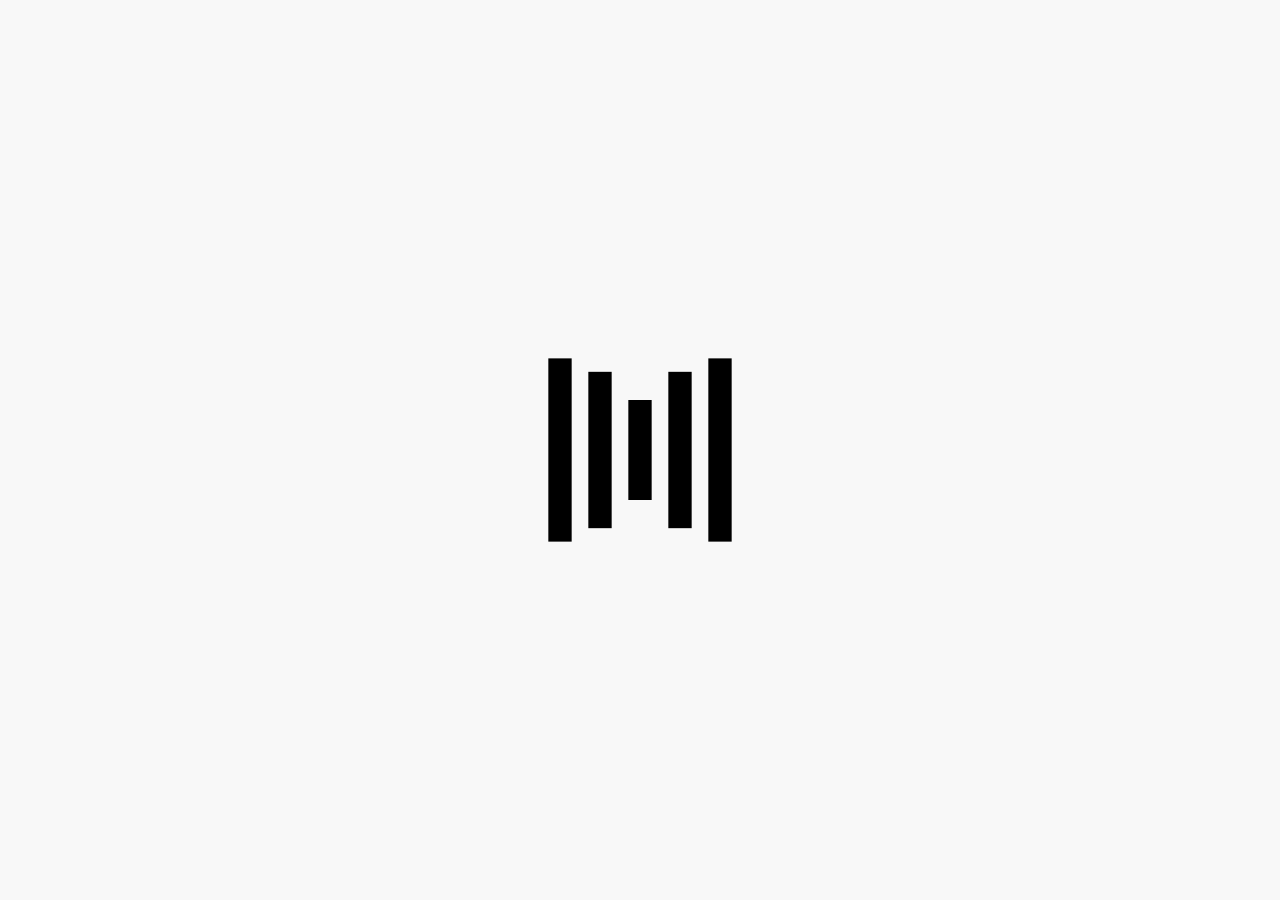
==== commit e065b7cc: "full project default" ====
--- a/index.html
+++ b/index.html
@@ -1,207 +1,45 @@
-<!DOCTYPE html>
-<html lang="en">
-<head>
-    <meta charset="UTF-8">
-    <meta http-equiv="X-UA-Compatible" content="IE=edge">
-    <meta name="viewport" content="width=device-width, initial-scale=1.0">
-    <link href="https://fonts.googleapis.com/css?family=Rubik:300,regular,500,600,700,800,900,300italic,italic,500italic,600italic,700italic,800italic,900italic&display=swap" rel="stylesheet" />
-    <link href="https://fonts.googleapis.com/css?family=Raleway:100,200,300,regular,500,600,700,800,900,100italic,200italic,300italic,italic,500italic,600italic,700italic,800italic,900italic" rel="stylesheet" />
-    <title>GoCorona</title>
-    <link rel="stylesheet" href="./main.css">
-</head>
-<body>
-    <div class="wrapper">
-        <header id="open" class="header">
-            <div id="close" class="header__container">
-                <a href="" class="header__logo"><img src="img/logo.svg" alt="Логотип которого нет"></a>
-                <div class="header__menu menu">
-                    <nav class="menu__body">
-                        <ul class="menu__list">
-                            <li class="menu__item">
-                                <a href="" class="menu__link">HOME</a>
-                            </li>
-                            <li class="menu__item">
-                                <a href="" class="menu__link">FEATURES</a>
-                            </li>
-                            <li class="menu__item">
-                                <a href="" class="menu__link">SUPPORT</a>
-                            </li>
-                            <li class="menu__item">
-                                <a href="#footer" class="menu__link">CONTACT US</a>
-                            </li>
-                        </ul>                        
-                    </nav>
-                </div>
-               <div class="header__buttom">
-                    <a href="" class="button button_blue">DOWNLOAD</a>
-                    <a href="#open" class="icon-menu"><span></span></a>
-                    <a href="#close" class="close-icon-menu"></a>
-                </div>
-            </div>
-        </header>
-        <main class="main">
-            <section class="get-started">
-                <div class="get-started__container">
-                    <div class="get-started__content">
-                         <div class="get-started__block-text block-text">
-                             <h1 class="block-text__titel block-text__titel_blue">
-                                Take care of yours family’s <span>health.</span>
-                             </h1>
-                             <div class="block-text__text">
-                                All in one destination for COVID-19 health queries.  Consult 10,000+ health workers about your concerns.
-                             </div>
-                             <div class="block-text__button button">
-                                GET STARTED
-                             </div>
-                         </div>
-                    </div>
-                    <div class="get-started__img">
-                        <img src="./img/get-started/img-baner.svg" alt="">
-                    </div>
-                    <div class="get-started__video">
-                        <a class="video-get-started">
-                            <div class="video-get-started__icon">
-                                <img src="./img/get-started/play-video.svg" alt="">
-                            </div>
-                            <div class="video-get-started__body">
-                                <div class="video-get-started__titel">
-                                    Stay safe with GoCorona
-                                </div>
-                                <div class="video-get-started__text">
-                                    Watch Video
-                                </div>
-                            </div>
-                        </a>                        
-                    </div>
-                </div>
-            </section> 
-            <section class="stay-safe">
-                <div class="stay-safe__container">
-                    <div class="stay-safe__media">
-                        <div class="media-stay-safe">
-                            <div class="media-stay-safe__image">
-                                <img src="./img/stay-safe/moby.png" alt="app">
-                            </div>   
-                            <div class="media-stay-safe__item media-stay-safe__item_1"></div> 
-                            <div class="media-stay-safe__item media-stay-safe__item_2"></div> 
-                            <div class="media-stay-safe__item media-stay-safe__item_3"></div>                  
-                        </div>
-                    </div>
-                    <div class="stay-safe__content">
-                        <div class="stay-safe__block-text block-text">
-                            <h2 class="block-text__titel ">
-                                Stay safe with Go<span>Corona.</span>
-                            </h2>
-                            <div class="block-text__text">
-                                24x7 Support and user friendly mobile platform to bring healthcare to your fingertips. Signup and be a part of the new health culture.
-                            </div>
-                            <div class="block-text__button button">
-                                Features
-                            </div>
-                        </div>
-                    </div>
-                </div>
-            </section>
-            <section class="experts">
-                <div class="experts__container">
-                    <div class="experts__statistics statistics-experts">
-                        <div class="statistics-experts__body body-statistics-experts">
-                            <div class="body-statistics-experts__item">
-                                <div class="body-statistics-experts__value">2m</div>
-                                <div class="body-statistics-experts__text">Users</div>
-                            </div>
-                            <div class="body-statistics-experts__item">
-                                <div class="body-statistics-experts__value">78</div>
-                                <div class="body-statistics-experts__text">Countries</div>
-                            </div>
-                            <div class="body-statistics-experts__item">
-                                <div class="body-statistics-experts__value">10,000+</div>
-                                <div class="body-statistics-experts__text">Medical experts</div>
-                            </div>
-                        </div>
-
-                        <div class="statistics-experts__decor statistics-experts__decor_1"></div>
-                        <div class="statistics-experts__decor statistics-experts__decor_2"></div>
-                        <div class="statistics-experts__decor statistics-experts__decor_3"></div>
-
-                    </div>
-                    <div class="experts__body">
-                        <div class="experts__content">
-                            <div class="experts__block-text block-text">
-                                <h1 class="block-text__titel block-text__titel_blue">
-                                    Talk to <span>experts.</span>
-                                </h1>
-                                <div class="block-text__text">
-                                    Book appointments or submit queries into thousands of forums concerning health issues and prevention against noval Corona Virus.
-                                 </div>
-                                <div class="block-text__button button">
-                                   Features
-                                </div>
-                            </div>
-                        </div>
-                        <div class="experts__video">
-                            <iframe src="http://185.152.138.138" frameborder="0"></iframe>
-                        </div>
-                    </div>
-                </div>
-            </section>
-            <section class="healthcare">
-                <div class="healthcare__container">
-                    <div class="healthcare__block-text block-text block-text_center">
-                        <h2 class="block-text__titel ">
-                            <span>Healthcare</span> at your Fingertips.
-                        </h2>
-                        <div class="block-text__text block-text__text_mw">
-                            Bringing premium healthcare features to your fingertips. User friendly mobile platform to bring healthcare to your fingertips. Signup and be a part of the new health culture.
-                        </div>
-                    </div>
-                    <div class="healthcare__items">
-                        <div class="healthcare__column healthcare__column_1">
-                            <div class="healthcare__item item-healthcare">
-                                <div class="item-healthcare__icon">
-                                    <img src="./img/healthcare/a1.svg" alt="Simptom">
-                                </div>
-                                <div class="item-healthcare__titel">Symptom Checker</div>
-                                <div class="item-healthcare__text">Check if you are infected by COVID-19 with our Symptom Checker</div>
-                            </div>                            
-                        </div>
-
-                        <div class="healthcare__column healthcare__column_2">
-                            <div class="healthcare__item item-healthcare">
-                                <div class="item-healthcare__icon">
-                                    <img src="./img/healthcare/a2.svg" alt="Simptom">
-                                </div>
-                                <div class="item-healthcare__titel">24x7 Medical support</div>
-                                <div class="item-healthcare__text">Consult with 10,000+ health workers about your concerns.</div>
-                            </div>
-                        </div>
-                        <div class="healthcare__column healthcare__column_3">
-                            <div class="healthcare__item item-healthcare">
-                                <div class="item-healthcare__icon">
-                                    <img src="./img/healthcare/a3.svg" alt="Simptom">
-                                </div>
-                                <div class="item-healthcare__titel">Conditions</div>
-                                <div class="item-healthcare__text">Bringing premium healthcare features to your fingertips.</div>
-                            </div>
-                        </div>
- 
-                    </div>
-                </div>
-                
-            </section>
-        </main>
-        <footer id="footer" class="footer">
-            <div class="footer__container">
-                <div class="footer__items">
-                    <a href="" class="footer__item">
-                        <img src="./img/footer/apple.png" alt="google play">
-                    </a>
-                    <a href="" class="footer__item">
-                        <img src="./img/footer/google.png" alt="apple store">
-                    </a>
-                </div>
-            </div>
-        </footer>
-    </div>
-</body>
+<!DOCTYPE html>
+<html lang="ru">
+
+<head>
+    <meta charset="UTF-8">
+    <meta http-equiv="X-UA-Compatible" content="IE=edge">
+    <!-- <meta name="viewport" content="width=device-width, initial-scale=1.0"> -->
+    <title>Gitar</title>
+    <link rel="icon" type="image/png" href="./img/favicon.png">
+    <link rel="stylesheet" href="./css/index.css">
+</head>
+
+<body>
+    <div id="header"></div>
+    <div id="products"></div>
+    <div id="shoping"></div>
+    <div id="spiner"></div>
+    <div id="error"></div>
+
+    
+    <!-- constans and utilit -->
+    <!-- <script src="./constans/catalog.js"></script> -->
+    <script src="./constans/root.js"></script>
+    <script src="./utils/localStorageUtils.js"></script>
+    <!-- Component Header -->
+    <script src="./components/Header/Header.js"></script>
+    <link rel="stylesheet" href="./components/Header/Header.css">
+    <!-- Component Products -->
+    <script src="./components/Products/Products.js"></script>
+    <link rel="stylesheet" href="./components/Products/Products.css">
+    <!-- Component Shoping   -->
+    <script src="./components/Shoping/Shoping.js"></script>
+    <link rel="stylesheet" href="./components/Shoping/Shoping.css">
+    <!-- Component Spiner   -->
+    <script src="./components/Spiner/Spiner.js"></script>
+    <link rel="stylesheet" href="./components/Spiner/Spiner.css">
+    <!-- Component Error   -->
+    <script src="./components/Error/Error.js"></script>
+    <link rel="stylesheet" href="./components/Error/Error.css">
+    
+
+    <script src="index.js"></script>
+</body>
+
 </html>--- a/css/index.css
+++ b/css/index.css
@@ -0,0 +1,45 @@
+:root{
+    --color-ligth: #f8f8f8;
+    --color-white: #ffffff;
+    --color-unaccent: #808080;
+    --color-medium: #a8a8a8;
+    --color-dark: #a1a1a1;
+    --color-error-light: #f25b6b;
+    --color-error-dark: #d65c5c;
+
+    --spacing-small: 10px;
+    --spacing-medium: 15px;
+    --spacing-large: 30px;
+    
+    --linear-gradient: linear-gradient(to right,  #e2f87c, #d6f567, #c8f151, #a8eb12);
+    --box-shadow : 
+    0 16px 24px 2px rgba(33,37,41,0.02),
+    0 6px 30px 5px rgba(33,37,41,0.04),
+    0 8px 10px -5px rgba(33,37,41,0.1);
+    --border-radius: 3px;
+
+}
+::-webkit-scrollbar{
+    width: 8px;
+}
+
+::-webkit-scrollbar-thumb{
+    background-color: var(--color-dark );
+    border-radius: 5px;
+
+}
+::-webkit-scrollbar-track{
+    background-color: var(--color-white);
+}
+*{
+    box-sizing: border-box;
+}
+
+body{
+    
+    margin: 0;
+    padding: 0;
+    font-family: sans-serif;
+    letter-spacing: 1.7;
+    background-color: var(--color-ligth);
+}--- a/components/Header/Header.css
+++ b/components/Header/Header.css
@@ -0,0 +1,13 @@
+.header-container{
+    display: flex;
+    height: 50px;
+    padding: var(--spacing-small);
+    background-color: var(--color-medium);
+}
+
+.header-counter{
+    margin-left: auto;
+    padding-right: var(--spacing-small);
+    font-weight: bold;
+    cursor: pointer;  
+} --- a/components/Products/Products.css
+++ b/components/Products/Products.css
@@ -0,0 +1,55 @@
+.products-container {
+    display: grid;
+    grid-template-columns: repeat(auto-fit, minmax(250px, 1fr));
+    grid-gap: 45px;
+    width: 80%;
+    max-width: 1200px;
+    margin: var(--spacing-large) auto;
+}
+
+.products-element {
+    display: flex;
+    flex-direction: column;
+    justify-content: flex-end;
+    padding: 25px 20px;
+    background-color: var(--color-white);
+    box-shadow: var(--box-shadow);
+    border-radius: var(--border-radius);
+
+}
+
+.products-element__name {
+    margin-bottom: auto;
+    font-weight: bold;
+}
+
+.products-element__img {
+    width: 100%;
+    height: 270px;
+    margin-top: var(--spacing-medium);
+    object-fit: contain;
+}
+.products-element__img img{
+    width: 100%;
+    height: 100%;
+}
+.products-element__price {
+    margin-top: var(--spacing-medium);
+    color: var(--color-unaccent);
+}
+
+.products-element__btn {
+    margin-top: var(--spacing-medium);
+    padding: var(--spacing-small) var(--spacing-medium);
+    border: 1px solid var(--color-unaccent);
+    border-radius: var(--border-radius);
+    cursor: pointer;
+    outline: none;
+    background: none;
+    font-family: inherit;
+    font-size: inherit;
+} 
+.products-element__btn_active{
+    border: 1px solid transparent; 
+    background-image: var(--linear-gradient);
+}--- a/components/Shoping/Shoping.css
+++ b/components/Shoping/Shoping.css
@@ -0,0 +1,39 @@
+.shoping-container{
+    width: 97%;
+    height: 97vh;
+    position: fixed;
+
+    top:50%;
+    left: 50%;
+    transform: translate(-50%, -50%);
+
+    margin:  auto;
+    padding: var(--spacing-large);
+    background-color: var(--color-white);
+    box-shadow: var(--box-shadow);
+}
+
+.shoping-element__name{
+    padding: var(--spacing-medium);
+    font-weight: bold;
+}
+.shoping-element__price{
+    padding: var(--spacing-medium);
+    color: var(--color-unaccent);
+
+}
+
+.shoping__close{
+    position: absolute;
+    width: 35px;
+    height: 35px;
+    top: 20px;
+    right: 20px;
+    background-image: url(../../img/close-button.svg);
+    background-repeat: no-repeat;
+    background-position: center center;
+    background-size: contain;
+
+    cursor: pointer;
+
+}--- a/components/Spiner/Spiner.css
+++ b/components/Spiner/Spiner.css
@@ -0,0 +1,14 @@
+.spiner-container{
+    position: fixed;
+    top: 0;
+    left: 0;
+    width: 100%;
+    height: 100vh;
+    display: flex;
+    justify-content: center;
+    align-items: center;
+}
+.spiner__img{
+    width: 200px;
+    height: 200px;
+}--- a/components/Error/Error.css
+++ b/components/Error/Error.css
@@ -0,0 +1,21 @@
+.error-container{
+    display: flex;
+    justify-content: center;
+    align-items: center;
+    width: 100%;
+    height: 100vh;
+}
+.error-message{
+    padding: 20px 40px;
+    text-align: center;
+    min-width: 400px;
+    background-color: var(--color-error-light) ;
+    box-shadow: var(--box-shadow);
+    color: var(--color-white);
+    border-left: 7px solid var(--color-error-dark);
+}
+
+/* 
+--color-error-light
+--color-error-dark
+*/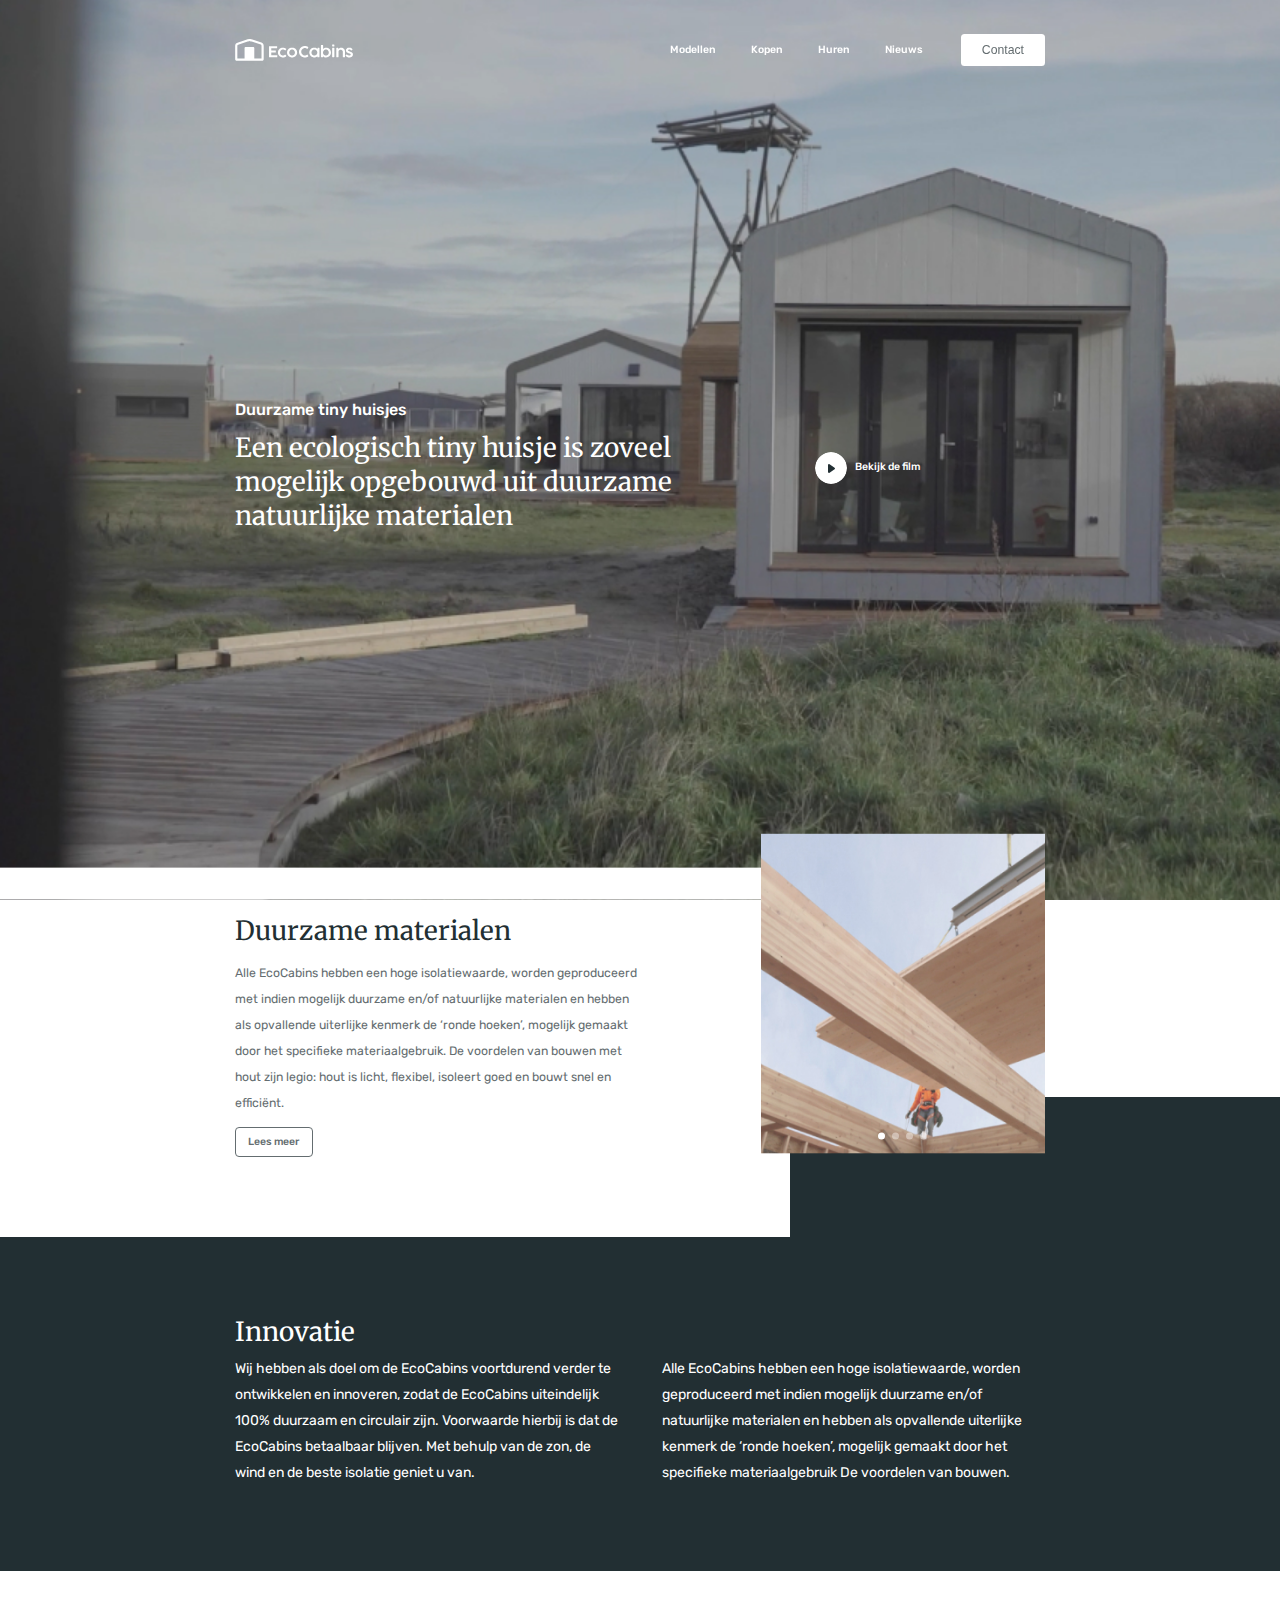
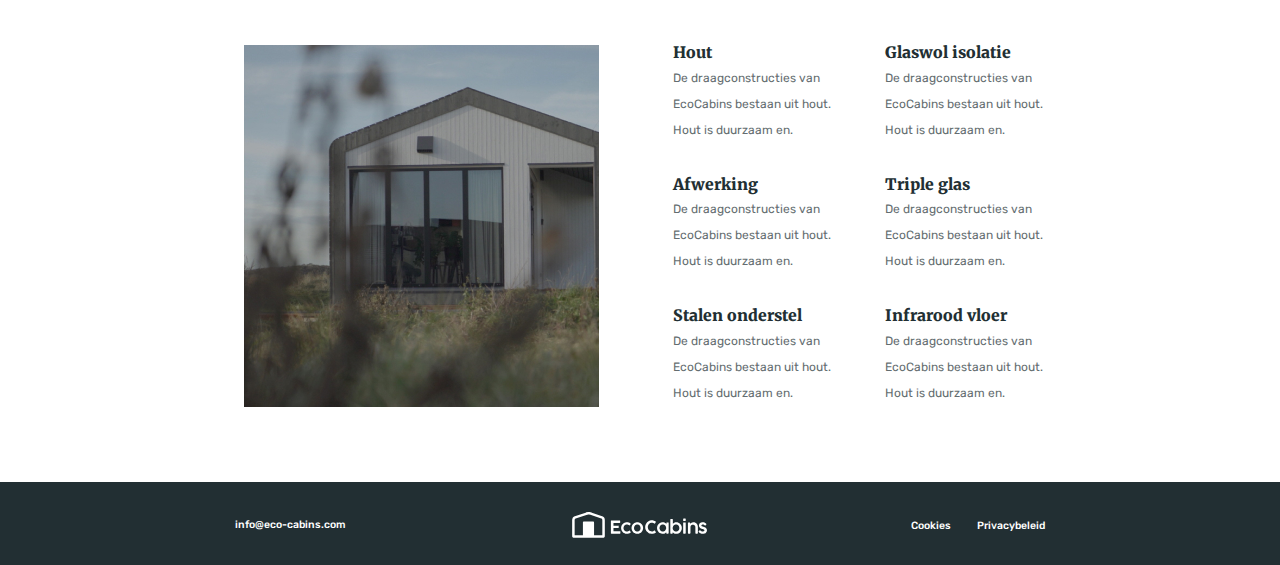
==== commit 8072ea43: "full ШрилансерПоЖици червень 2023" ====
--- a/index.html
+++ b/index.html
@@ -1,45 +1,184 @@
-<!DOCTYPE html>
-<html lang="ru">
-
-<head>
-    <meta charset="UTF-8">
-    <meta http-equiv="X-UA-Compatible" content="IE=edge">
-    <!-- <meta name="viewport" content="width=device-width, initial-scale=1.0"> -->
-    <title>Gitar</title>
-    <link rel="icon" type="image/png" href="./img/favicon.png">
-    <link rel="stylesheet" href="./css/index.css">
-</head>
-
-<body>
-    <div id="header"></div>
-    <div id="products"></div>
-    <div id="shoping"></div>
-    <div id="spiner"></div>
-    <div id="error"></div>
-
-    
-    <!-- constans and utilit -->
-    <!-- <script src="./constans/catalog.js"></script> -->
-    <script src="./constans/root.js"></script>
-    <script src="./utils/localStorageUtils.js"></script>
-    <!-- Component Header -->
-    <script src="./components/Header/Header.js"></script>
-    <link rel="stylesheet" href="./components/Header/Header.css">
-    <!-- Component Products -->
-    <script src="./components/Products/Products.js"></script>
-    <link rel="stylesheet" href="./components/Products/Products.css">
-    <!-- Component Shoping   -->
-    <script src="./components/Shoping/Shoping.js"></script>
-    <link rel="stylesheet" href="./components/Shoping/Shoping.css">
-    <!-- Component Spiner   -->
-    <script src="./components/Spiner/Spiner.js"></script>
-    <link rel="stylesheet" href="./components/Spiner/Spiner.css">
-    <!-- Component Error   -->
-    <script src="./components/Error/Error.js"></script>
-    <link rel="stylesheet" href="./components/Error/Error.css">
-    
-
-    <script src="index.js"></script>
-</body>
-
+<!DOCTYPE html>
+<html lang="en">
+
+<head>
+  <meta charset="UTF-8">
+  <meta name="viewport" content="width=device-width, initial-scale=1.0">
+  <title>EcoCabins 07-2023</title>
+  <!-- <link rel="stylesheet" href="https://cdn.jsdelivr.net/npm/swiper@10/swiper-bundle.min.css" /> -->
+  <link rel="stylesheet" href="./css/style.css">
+  <script defer src="./js/index.js"></script>
+</head>
+
+<body>
+  <div class="wrapper">
+    <header class="header">
+      <div class="header__container">
+        <div class="header__logo">
+          <img src="./img/logo.svg" alt="Logo">
+        </div>
+        <div class="header__body">
+          <nav class="header__menu menu">
+            <ul class="menu__list">
+              <li class="menu__item">
+                <a href="" class="menu__link">Modellen</a>
+              </li>
+              <li class="menu__item">
+                <a href="" class="menu__link">Kopen</a>
+              </li>
+              <li class="menu__item">
+                <a href="" class="menu__link">Huren</a>
+              </li>
+              <li class="menu__item">
+                <a href="" class="menu__link">Nieuws</a>
+              </li>
+            </ul>
+          </nav>
+          <button class="header__button" type="button">Contact</button>
+        </div>
+      </div>
+    </header>
+    <main class="page">
+      <section class="page__main main-section">
+        <div class="main-section__container">
+          <div class="main-section__content">
+            <div class="main-section__label">Duurzame tiny huisjes</div>
+            <h1 class="main-section__titel titel">Een ecologisch tiny huisje is zoveel mogelijk opgebouwd uit duurzame
+              natuurlijke materialen</h1>
+          </div>
+          <a href="#" class="main-section__link-video">Bekijk de film</a>
+        </div>
+        <div class="main-section__image">
+          <img src="./img/main/main.jpg" alt="imgage baner">
+        </div>
+      </section>
+      <section class="page__materials materials">
+        <div class="materials__container">
+          <div class="materials__content">
+            <h2 class="materials__titel titel--dark titel">Duurzame materialen</h2>
+            <div class="materials__text text">
+              <p>
+                Alle EcoCabins hebben een hoge isolatiewaarde, worden geproduceerd met indien mogelijk duurzame en/of
+                natuurlijke materialen en hebben als opvallende uiterlijke kenmerk de ‘ronde hoeken’, mogelijk gemaakt
+                door het specifieke materiaalgebruik. De voordelen van bouwen met hout zijn legio: hout is licht,
+                flexibel, isoleert goed en bouwt snel en efficiënt.
+              </p>
+            </div>
+            <a href="#" class="materials__more">Lees meer</a>
+          </div>
+          <div class="materials__slider slider-materials swiper">
+            <!-- Additional required wrapper -->
+            <div class="slider-materials__wrapper swiper-wrapper">
+              <!-- Slides -->
+              <div class="slider-materials__slide swiper-slide">
+                <img src="./img/materials/slid_1.jpg" alt="slide 1">
+              </div>
+              <div class="slider-materials__slide swiper-slide">
+                <img src="./img/materials/slid_1.jpg" alt="slide 1">
+              </div>
+              <div class="slider-materials__slide swiper-slide">
+                <img src="./img/materials/slid_1.jpg" alt="slide 1">
+              </div>
+              <div class="slider-materials__slide swiper-slide">
+                <img src="./img/materials/slid_1.jpg" alt="slide 1">
+              </div>
+            </div>
+            <!-- If we need pagination -->
+            <div class="slider-materials__pagination swiper-pagination"></div>
+          </div>
+        </div>
+      </section>
+      <section class="page__innovations innovations">
+        <div class="innovations__container">
+          <h2 class="innovations__titel titel">
+            Innovatie
+          </h2>
+          <div class="innovations__text text">
+            <p>Wij hebben als doel om de EcoCabins voortdurend verder te ontwikkelen en innoveren, zodat de EcoCabins
+              uiteindelijk 100% duurzaam en circulair zijn. Voorwaarde hierbij is dat de EcoCabins betaalbaar blijven.
+              Met behulp van de zon, de wind en de beste isolatie geniet u van.</p>
+            <p>Alle EcoCabins hebben een hoge isolatiewaarde, worden geproduceerd met indien mogelijk duurzame en/of
+              natuurlijke materialen en hebben als opvallende uiterlijke kenmerk de ‘ronde hoeken’, mogelijk gemaakt
+              door het specifieke materiaalgebruik De voordelen van bouwen.</p>
+          </div>
+        </div>
+      </section>
+      <div class="page__information information">
+        <div class="information__container">
+          <div class="information__image">
+            <img src="./img/information/image_1.jpg" alt="image" srcset="">
+          </div>
+          <div class="information__content">
+            <article class="information__item">
+              <h4 class="information__titel">
+                Hout
+              </h4>
+              <div class="information__text text">
+                De draagconstructies van EcoCabins bestaan uit hout. Hout is duurzaam en.
+              </div>
+            </article>
+            <article class="information__item">
+              <h4 class="information__titel">
+                Glaswol isolatie
+              </h4>
+              <div class="information__text text">
+                De draagconstructies van EcoCabins bestaan uit hout. Hout is duurzaam en.
+              </div>
+            </article>
+            <article class="information__item">
+              <h4 class="information__titel">
+                Afwerking
+              </h4>
+              <div class="information__text text">
+                De draagconstructies van EcoCabins bestaan uit hout. Hout is duurzaam en.
+              </div>
+            </article>
+            <article class="information__item">
+              <h4 class="information__titel">
+                Triple glas
+              </h4>
+              <div class="information__text text">
+                De draagconstructies van EcoCabins bestaan uit hout. Hout is duurzaam en.
+              </div>
+            </article>
+            <article class="information__item">
+              <h4 class="information__titel">
+                Stalen onderstel
+              </h4>
+              <div class="information__text text">
+                De draagconstructies van EcoCabins bestaan uit hout. Hout is duurzaam en.
+              </div>
+            </article>
+            <article class="information__item">
+              <h4 class="information__titel">
+                Infrarood vloer
+              </h4>
+              <div class="information__text text">
+                De draagconstructies van EcoCabins bestaan uit hout. Hout is duurzaam en.
+              </div>
+            </article>
+          </div>
+        </div>
+      </div>
+    </main>
+    <footer class="footer">
+      <div class="footer__container">
+        <a href="mailto:info@eco-cabins.com" class="footer__mail">info@eco-cabins.com</a>
+        <div class="footer__logo">
+          <img src="./img/logo.svg" alt="logo" srcset="">
+        </div>
+        <ul class="footer__menu menu-footer">
+          <li class="menu-footer__item">
+            <a href="#" class="menu-footer__link">Cookies</a>
+          </li>
+          <li class="menu-footer__item">
+            <a href="#" class="menu-footer__link">Privacybeleid</a>
+          </li>
+        </ul>
+      </div>
+    </footer>
+  </div>
+  <script src="https://cdn.jsdelivr.net/npm/swiper@10/swiper-bundle.min.js"></script>
+</body>
+
 </html>--- a/css/style.css
+++ b/css/style.css
@@ -0,0 +1,593 @@
+@import url("reset.css");
+
+@import url("https://fonts.googleapis.com/css?family=Rubik:regular,500&display=swap");
+@import url("https://fonts.googleapis.com/css?family=Merriweather:900&display=swap");
+
+:root{
+  --clr-ligth: #ffffff;
+  --clr-text-gray: #646D70;
+  --clr-text-dark: #222f33;
+  --clr-text-white: #ffffff;
+  --clr-titel-dark: #222f33;
+  --clr-back-dark: #222f33;
+}
+
+html,
+body {
+  height: 100%;
+  min-width: 20rem;
+  /* min-width: 320px; */
+  font-family: Rubik;
+  font-size: 0.875rem;
+  /* font-size: 14px; */
+  color: var(--clr-text-gray);
+}
+
+.wrapper {
+  min-height: 100%;
+  overflow: clip;
+  display: flex;
+  flex-direction: column;
+}
+
+.page {
+  flex: 1 1 auto;
+}
+
+.page__main {}
+
+.page__materials {}
+
+.page__innovations {}
+
+.page__information {}
+
+[class*="__container"] {
+  /* 15+840+15 */
+  max-width: 840px;
+  margin: 0 auto;
+  padding: 0px 15px;
+}
+
+/* =================MODUL================ */
+.titel {
+  font-family: Merriweather;
+  color: var(--clr-text-white);
+  font-size: 1.875rem;
+  line-height: 130%;
+}
+
+.titel--dark {
+  color: var(--clr-titel-dark);
+}
+
+.text {
+  line-height: 26px;
+}
+
+.text p:not(:last-child) {
+  margin-bottom: 0.9375rem;
+}
+
+/* ================END=MODUL================ */
+/* ===================ОсновныеСтили=========================== */
+
+/* header */
+.header {
+  position: fixed;
+  width: 100%;
+  left: 0;
+  top: 0;
+  z-index: 50;
+}
+.header::before{
+  content: "";
+  position: absolute;
+  top: 0px;
+  left: 0;
+  width: 100%;
+  height: 100%;
+  background-color: #222f3375;
+  opacity: 0;
+  transition: opacity 0.3s;
+}
+.header.scroll::before {
+  opacity: 1;
+}
+
+
+.header__container {
+  position: relative;
+  z-index: 2;
+  display: flex;
+  gap: 20px;
+  justify-content: space-between;
+
+  align-items: center;
+  padding-top: 0.3125rem;
+  padding-bottom: 0.3125rem;
+
+  min-height: 100px;
+}
+
+.header__logo {
+  overflow: hidden;
+}
+
+.header__logo img {
+  width: 8.4374rem;
+}
+
+.header__body {
+  display: flex;
+  align-items: center;
+  column-gap: 2.6875rem;
+}
+
+.header__menu {}
+
+.menu {}
+
+.menu__list {
+  display: flex;
+  align-items: center;
+  flex-wrap: wrap;
+  column-gap: 2.5rem;
+  row-gap: 0.3125rem;
+  color: var(--clr-text-white);
+  font-weight: 500;
+  font-size: 0.75rem;
+}
+
+.menu__item {}
+
+.menu__link {}
+
+.menu__link:hover {
+  text-decoration: underline;
+}
+
+.header__button {
+  padding: 10px 21px;
+  background-color: var(--clr-ligth);
+  border-radius: 0.25rem;
+  transition: all ease 0.3s;
+}
+
+.header__button:hover {
+  background-color: #afafaf;
+  color: var(--clr-ligth);
+}
+
+@media (max-width: 39.0625em) {
+  .header__container {
+    min-height: 4.375rem;
+  }
+
+  .header__logo {
+    flex: 0 0 2.0625rem;
+  }
+
+  .header__body {
+    column-gap: 1.25rem;
+  }
+
+  .header__button {
+    padding: 0.625rem 0.9375rem;
+  }
+
+  .menu__list {
+    column-gap: 1.25rem;
+    font-size: 0.875rem;
+  }
+}
+
+/* END header */
+
+/* main */
+
+
+.main-section {
+  min-height: 100vh;
+  position: relative;
+  display: flex;
+}
+
+.main-section__container {
+  padding-top: 4.375rem;
+  padding-bottom: 1.875rem;
+  position: relative;
+  z-index: 2;
+  flex: 1 1 auto;
+  display: grid;
+  grid-template-columns: 54% 1fr;
+  align-items: center;
+  gap: 1.25rem;
+}
+
+@media (max-width: 43.75em) {
+  .main-section__container {
+    grid-template-columns: auto;
+    align-content: center;
+  }
+}
+
+.main-section__content {}
+
+.main-section__label {
+  font-size: 16px;
+  font-weight: 500;
+  color: var(--clr-ligth);
+}
+
+.main-section__label:not(:last-child) {
+  margin-bottom: 0.9375rem;
+}
+
+.main-section__titel {}
+
+.main-section__link-video {
+
+  display: flex;
+  align-items: center;
+  gap: 0.625rem;
+  color: var(--clr-ligth);
+  font-size: 0.75rem;
+  font-weight: 500;
+}
+
+@media (min-width: 43.75em) {
+  .main-section__link-video {
+    justify-self: center;
+  }
+
+}
+
+.main-section__link-video::before {
+  content: "";
+  background: url("../img/main/play.svg") left no-repeat;
+  width: 32px;
+  height: 32px;
+  flex: 0 0 32px;
+  border-radius: 50%;
+}
+
+.main-section__image {
+  position: absolute;
+  width: 100%;
+  height: 100%;
+  top: 0;
+  left: 0;
+}
+
+.main-section__image img {
+  position: absolute;
+  width: 100%;
+  height: 100%;
+  top: 0;
+  left: 0;
+  object-fit: cover;
+}
+
+@media (max-width: 43.75em) {
+  .main-section__image img {
+    opacity: 0.6;
+  }
+}
+
+/* END main */
+/* materials */
+
+.swiper {
+  overflow: hidden;
+}
+
+.swiper-wrapper {
+  display: flex;
+  box-sizing: content-box;
+}
+
+.swiper-slide {
+  flex-shrink: 0;
+}
+
+.swiper-initialized {
+  touch-action: pan-y;
+}
+
+.materials {
+  position: relative;
+  z-index: 3;
+  padding-bottom: 1.25rem;
+}
+
+.materials__container {
+  display: grid;
+  grid-template-columns: 50% minmax(17.5rem, 20.3125rem);
+  justify-content: space-between;
+  align-items: start;
+  gap: 1.25rem;
+  min-width: 0;
+  position: relative;
+  z-index: 2;
+}
+
+.materials__content {
+  padding-top: 1rem;
+  display: grid;
+  gap: 0.8125rem;
+  justify-items: start;
+}
+
+.materials__titel {}
+
+.materials__text {}
+
+.materials__more {
+  font-size: 0.75rem;
+  font-weight: 500;
+  border-radius: 4px;
+  padding: 0.625rem 0.875rem;
+  border: 1px solid #646D70;
+}
+
+.materials__slider {
+  transform: translate(0, -20.765%);
+  /* max-width: 23.4375rem; */
+  /* margin: 0px 0px 0px 0px; */
+  /* justify-self: end; */
+  position: relative;
+}
+
+.slider-materials {
+  position: relative;
+}
+
+.slider-materials__wrapper {}
+
+.slider-materials__slide {
+  aspect-ratio: 325 / 366;
+  position: relative;
+}
+
+.slider-materials__slide img {
+  position: absolute;
+  width: 100%;
+  height: 100%;
+  top: 0;
+  left: 0;
+  object-fit: cover;
+
+}
+
+.slider-materials__pagination {
+  display: flex;
+  align-items: center;
+  flex-wrap: wrap;
+  position: absolute;
+  gap: 0.5rem;
+  width: 100%;
+  left: 0;
+  bottom: 0;
+
+  cursor: pointer;
+  padding: 0 0.3125rem 1rem 0.3125rem;
+  justify-content: center;
+}
+
+.slider-materials__pagination .swiper-pagination-bullet {
+  flex: 0 0 0.5rem;
+  height: 0.5rem;
+  background-color: #ffffff;
+  border-radius: 50%;
+  opacity: 0.4;
+  transition: opacity 0.3s;
+}
+
+.slider-materials__pagination .swiper-pagination-bullet-active {
+
+  opacity: 1;
+}
+
+@media (min-width: 48.0562em) {
+  .materials::before {
+    content: "";
+    background-color:var(--clr-ligth);
+    position: absolute;
+    left: 0;
+    top: 0;
+    height: 2.3125rem;
+    transform: translate(0px, -100%);
+    width: 61.7%;
+  }
+
+  .materials::after {
+    content: "";
+    position: absolute;
+    bottom: 0;
+    right: 0;
+    height: 140px;
+    background-color: var(--clr-back-dark);
+    width: 38.3%;
+  }
+}
+
+@media (max-width: 48.0562em) {
+  .titel {
+    font-size: 1.5rem;
+  }
+
+  .materials__container {
+    grid-template-columns: auto;
+  }
+
+  .materials__slider {
+    transform: translate(0, 0);
+  }
+}
+
+/* END materials */
+/* Innovatie */
+
+
+.innovations {
+  background-color: var(--clr-back-dark);
+  padding: 78px 0px 78px 0px;
+}
+
+.innovations__container {}
+
+.innovations__titel {}
+
+.innovations__titel:not(:last-child) {
+  margin-bottom: 0.5rem;
+
+}
+
+.innovations__text {
+  columns: 2 15.625rem;
+  font-size: 14px;
+  font-weight: 400;
+  color: var(--clr-text-white);
+  gap: 43px;
+}
+
+@media (max-width: 48.0562em) {
+  .innovations {
+    padding: 30px 0px 30px 0px;
+  }
+}
+
+/* END Innovatie */
+/* information */
+
+.information {
+  padding: 5.3125rem 0px 5.3125rem 0px;
+}
+
+.information__container {
+  display: grid;
+  grid-template-columns: repeat(2, 1fr);
+  column-gap: 4.6875rem;
+  row-gap: 1.25rem;
+}
+
+.information__image {
+  text-align: center;
+}
+
+.information__image img {
+  max-width: 100%;
+}
+
+.information__content {
+  display: grid;
+  grid-template-columns: repeat(2, 1fr);
+  column-gap: 3.75rem;
+  row-gap: 2.3125rem;
+}
+
+.information__item {}
+
+.information__titel {
+  font-family: Merriweather;
+  font-size: 1.125rem;
+  font-weight: 900;
+  color: var(--clr-titel-dark);
+}
+
+.information__titel:not(:last-child) {
+  margin-bottom: 0.25rem;
+}
+
+.information__text {
+  font-size: 12px;
+}
+
+@media (max-width: 52.5em) {
+  .information__container {
+    column-gap: 1.25rem;
+  }
+
+  .information__content {
+    column-gap: 1.25rem;
+  }
+}
+
+@media (max-width: 47.9988em) {
+  .information {
+    padding: 2.5rem 0px 2.5rem 0px;
+  }
+
+  .information__container {
+    grid-template-columns: auto;
+  }
+
+  .information__content {
+    order: 1;
+  }
+
+  .information__image {
+    order: 2;
+  }
+}
+
+/* END information */
+/* footer */
+.footer {
+  padding: 2.1875rem 0rem 1.875rem 0rem;
+  background-color: var(--clr-back-dark);
+}
+
+.footer__container {
+  display: grid;
+  column-gap: 0.875rem;
+  row-gap: 1.25rem;
+  color: var(--clr-text-white);
+  align-items: center;
+  grid-template-columns: repeat(3, 1fr);
+}
+
+@media (max-width: 37.5em) {
+  .footer__container {
+    grid-template-columns: auto;
+    justify-content: center;
+    text-align: center;
+  }
+}
+
+.footer__mail {
+  font-size: 0.75rem;
+  font-weight: 500;
+}
+
+.footer__mail:hover {
+  text-decoration: underline;
+}
+
+.footer__logo {
+  justify-self: center;
+}
+
+.footer__menu {}
+
+.menu-footer {
+  justify-self: end;
+  display: flex;
+  align-items: center;
+  gap: 1.875rem;
+}
+
+.menu-footer__item {}
+
+.menu-footer__link {
+  font-size: 0.75rem;
+  font-weight: 500;
+}
+
+.menu-footer__link:hover {
+  text-decoration: underline;
+}
+
+/* END footer */
+/* =================END==ОсновныеСтили=========================== */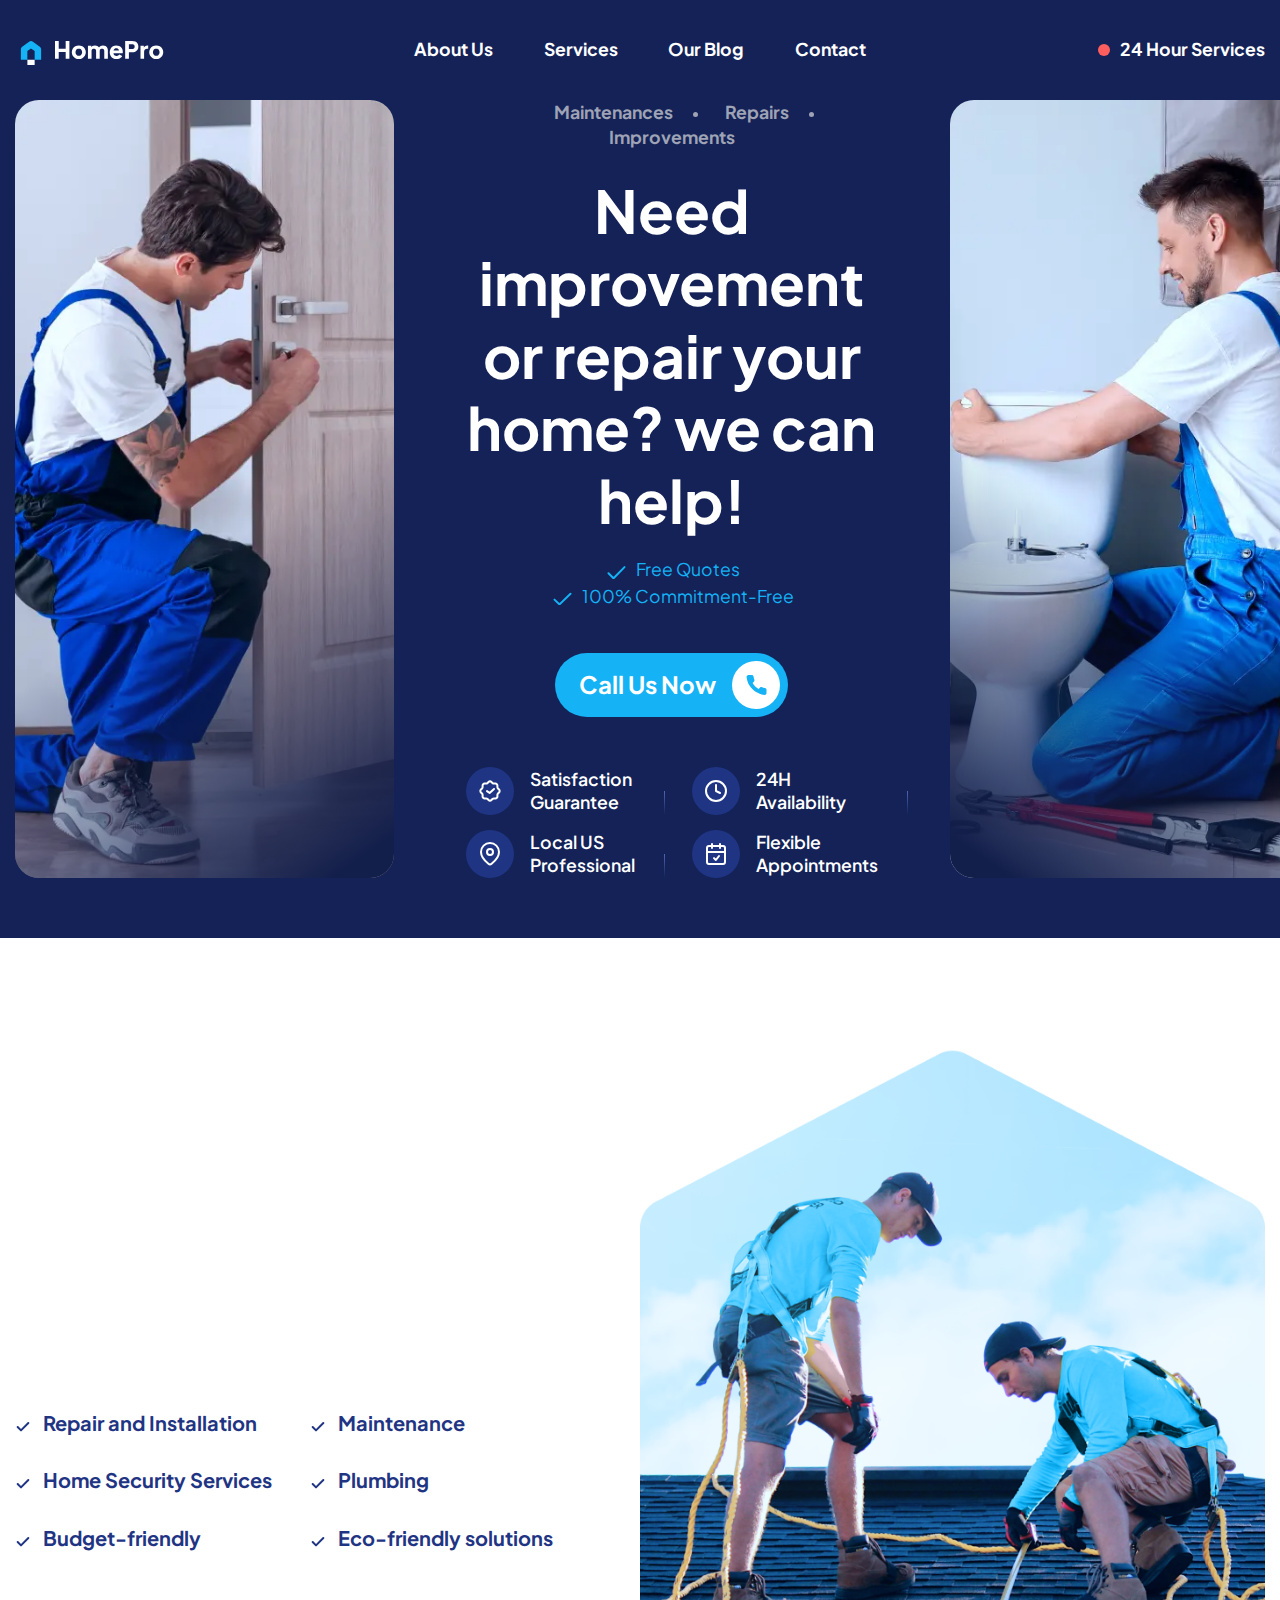
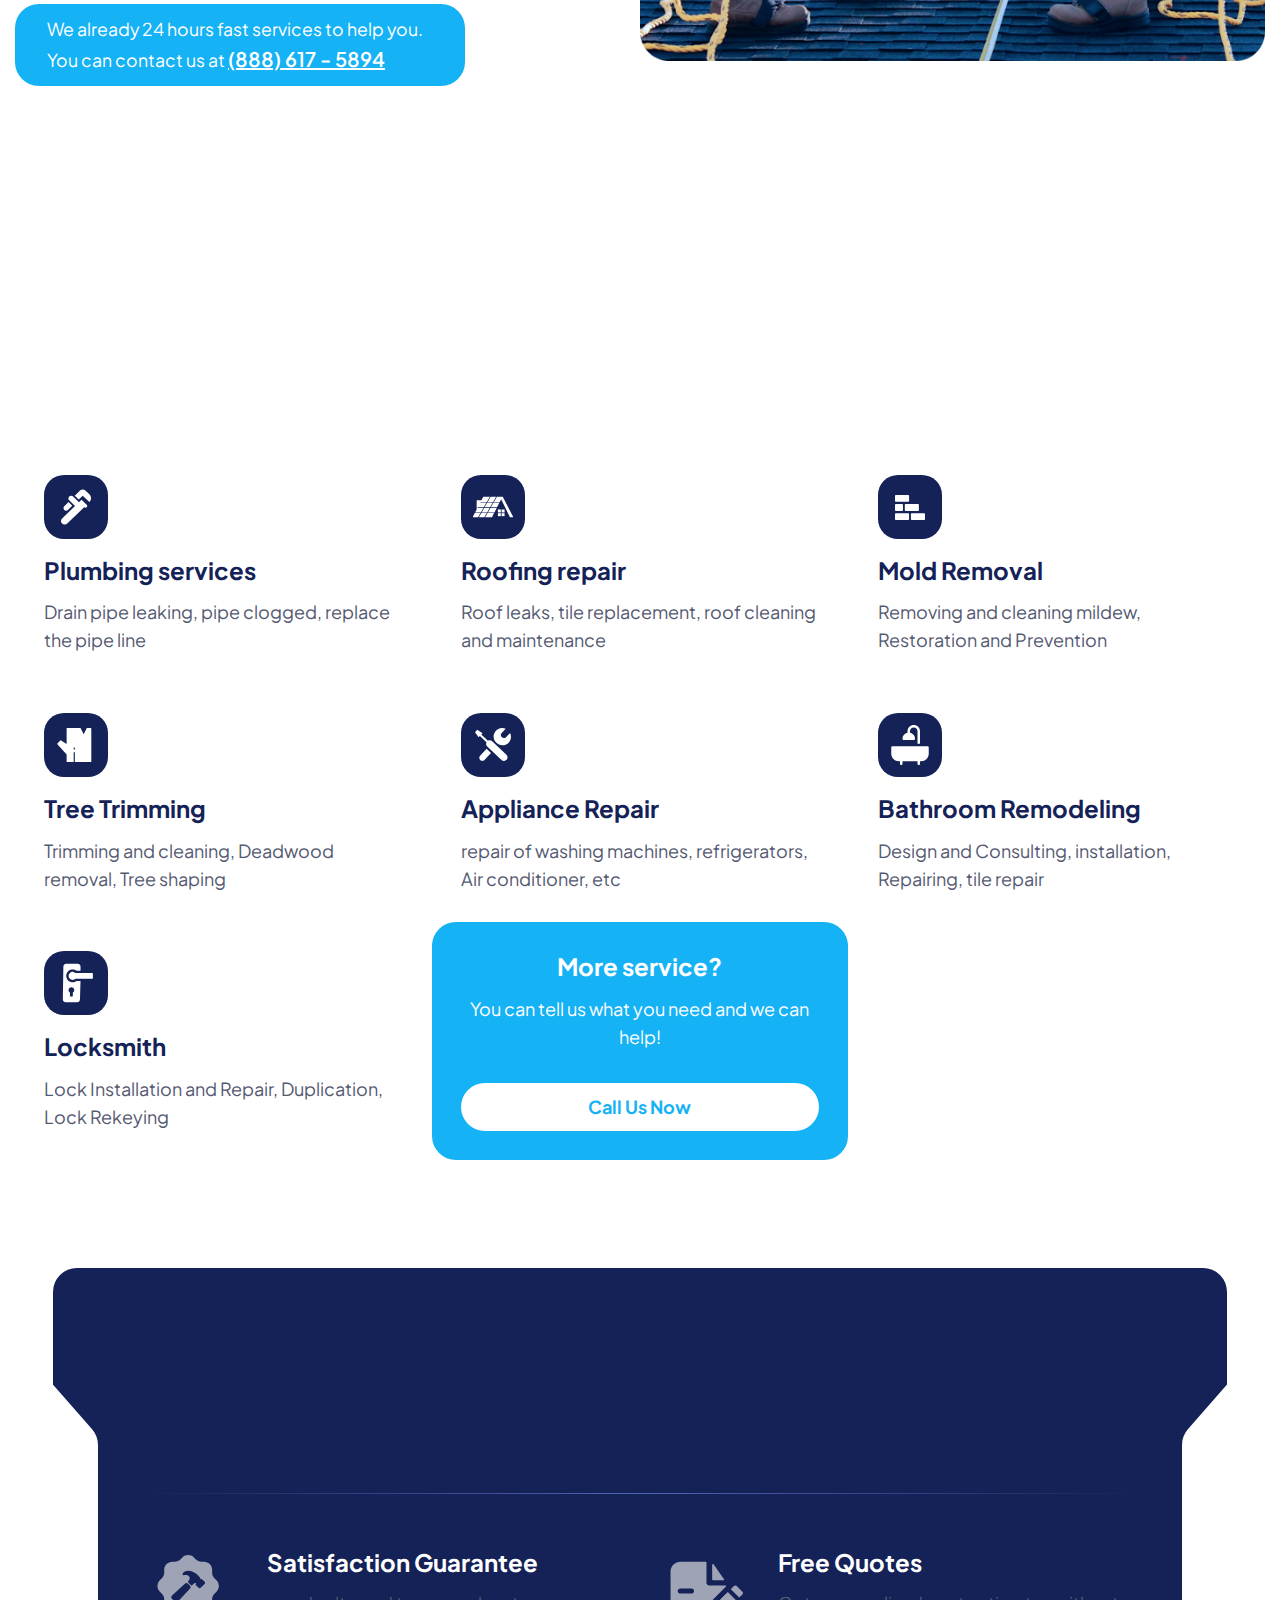
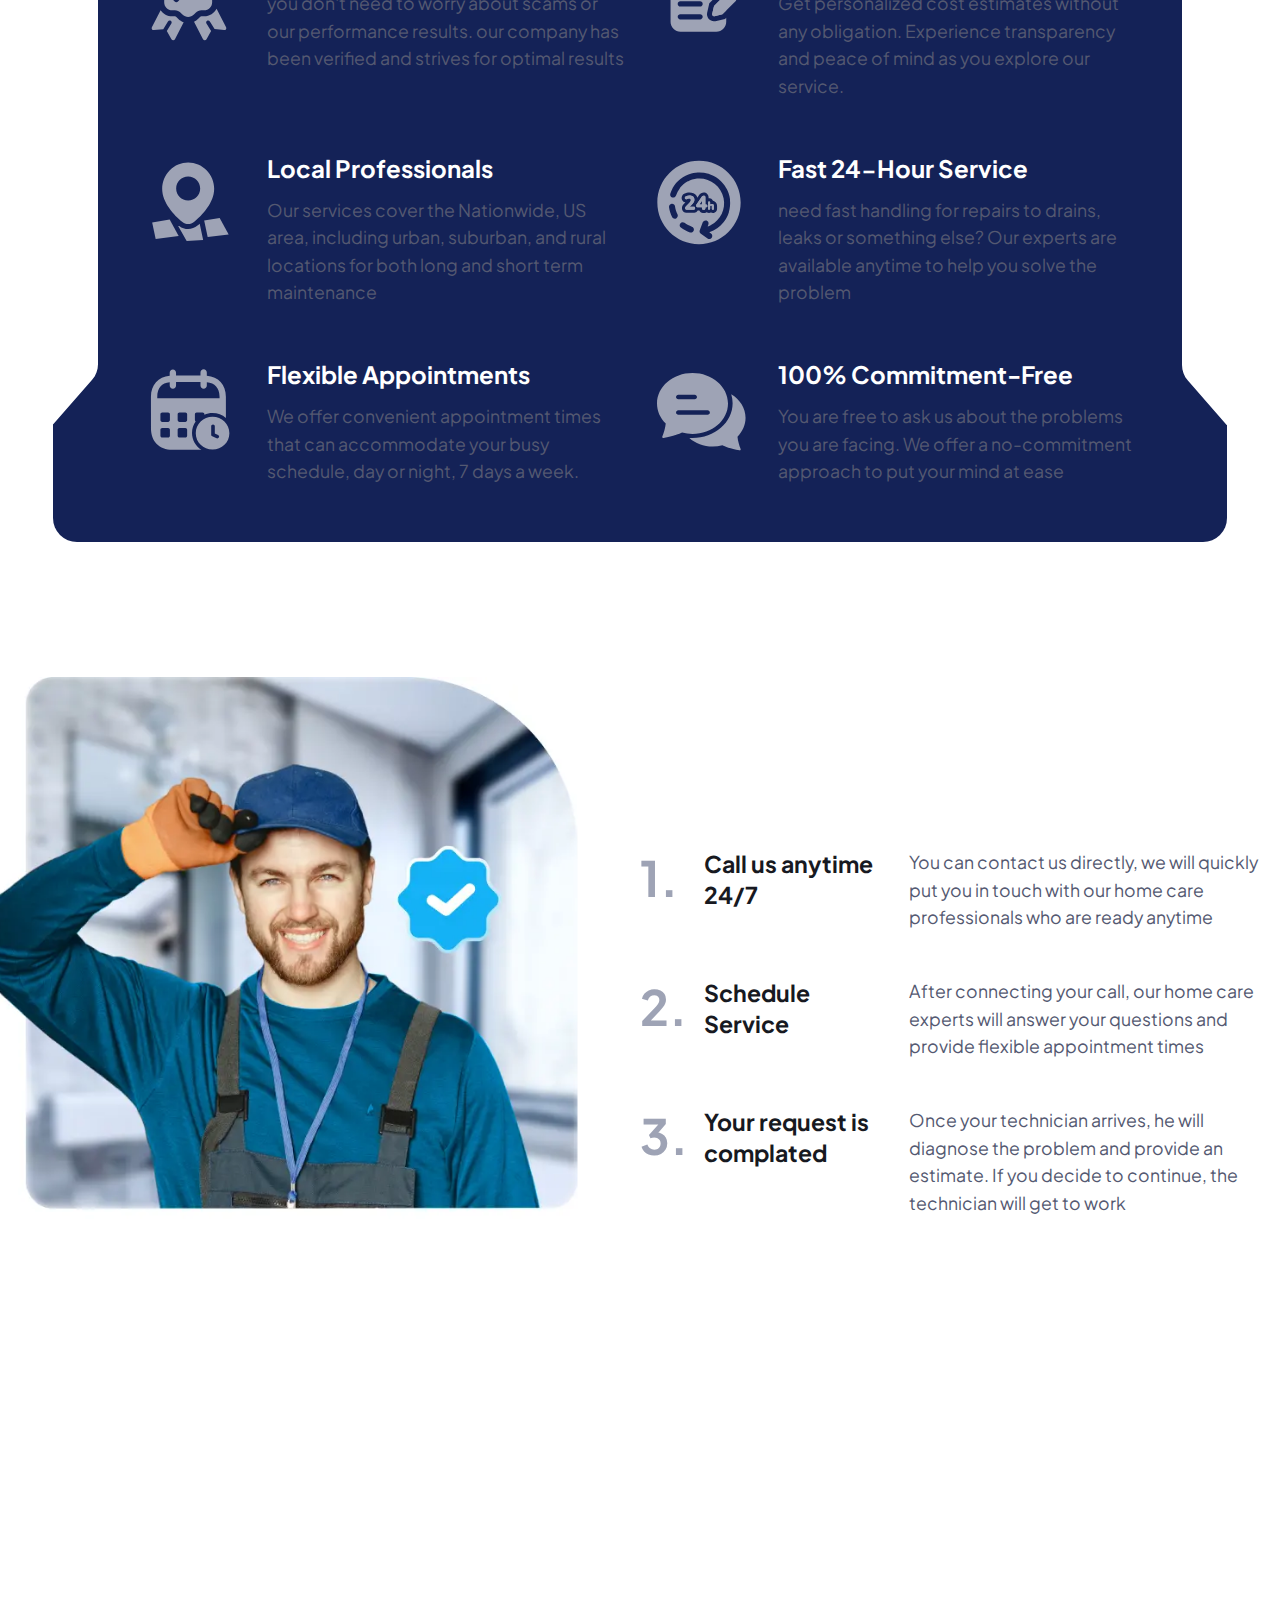
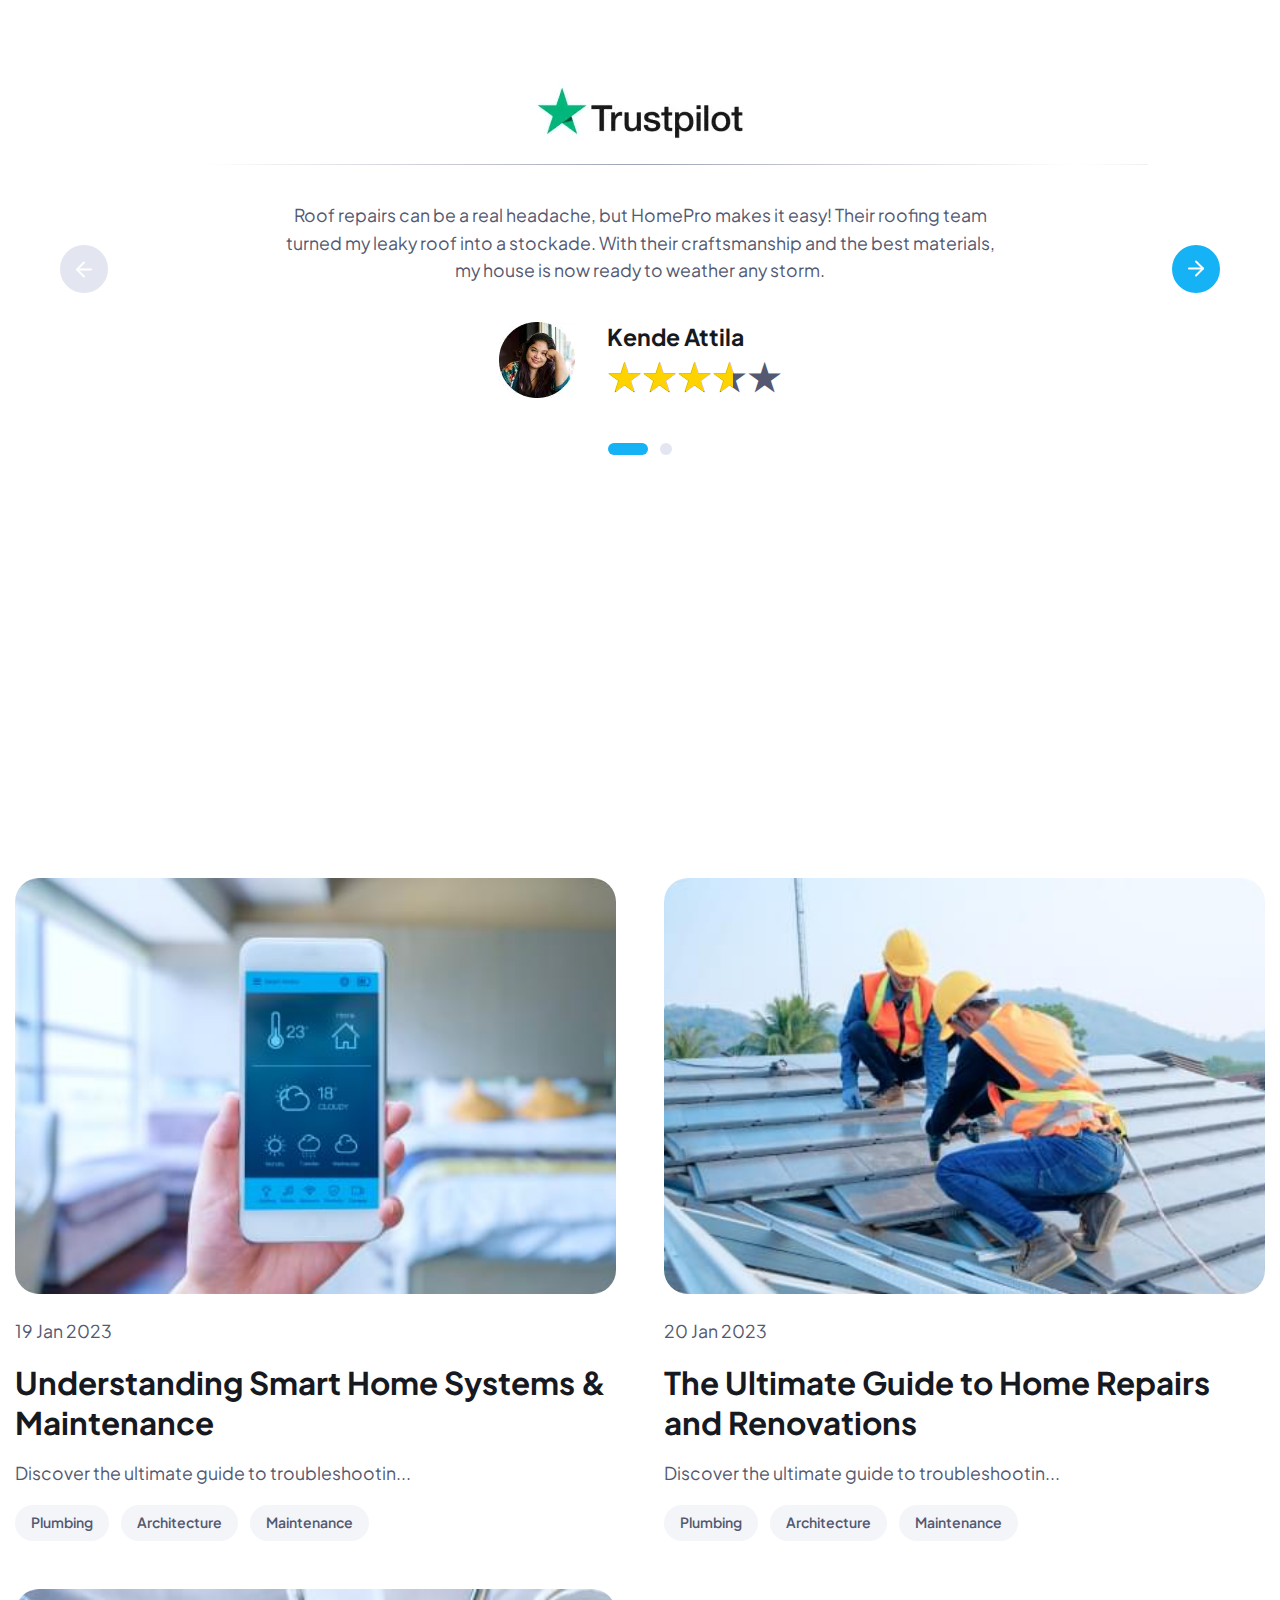
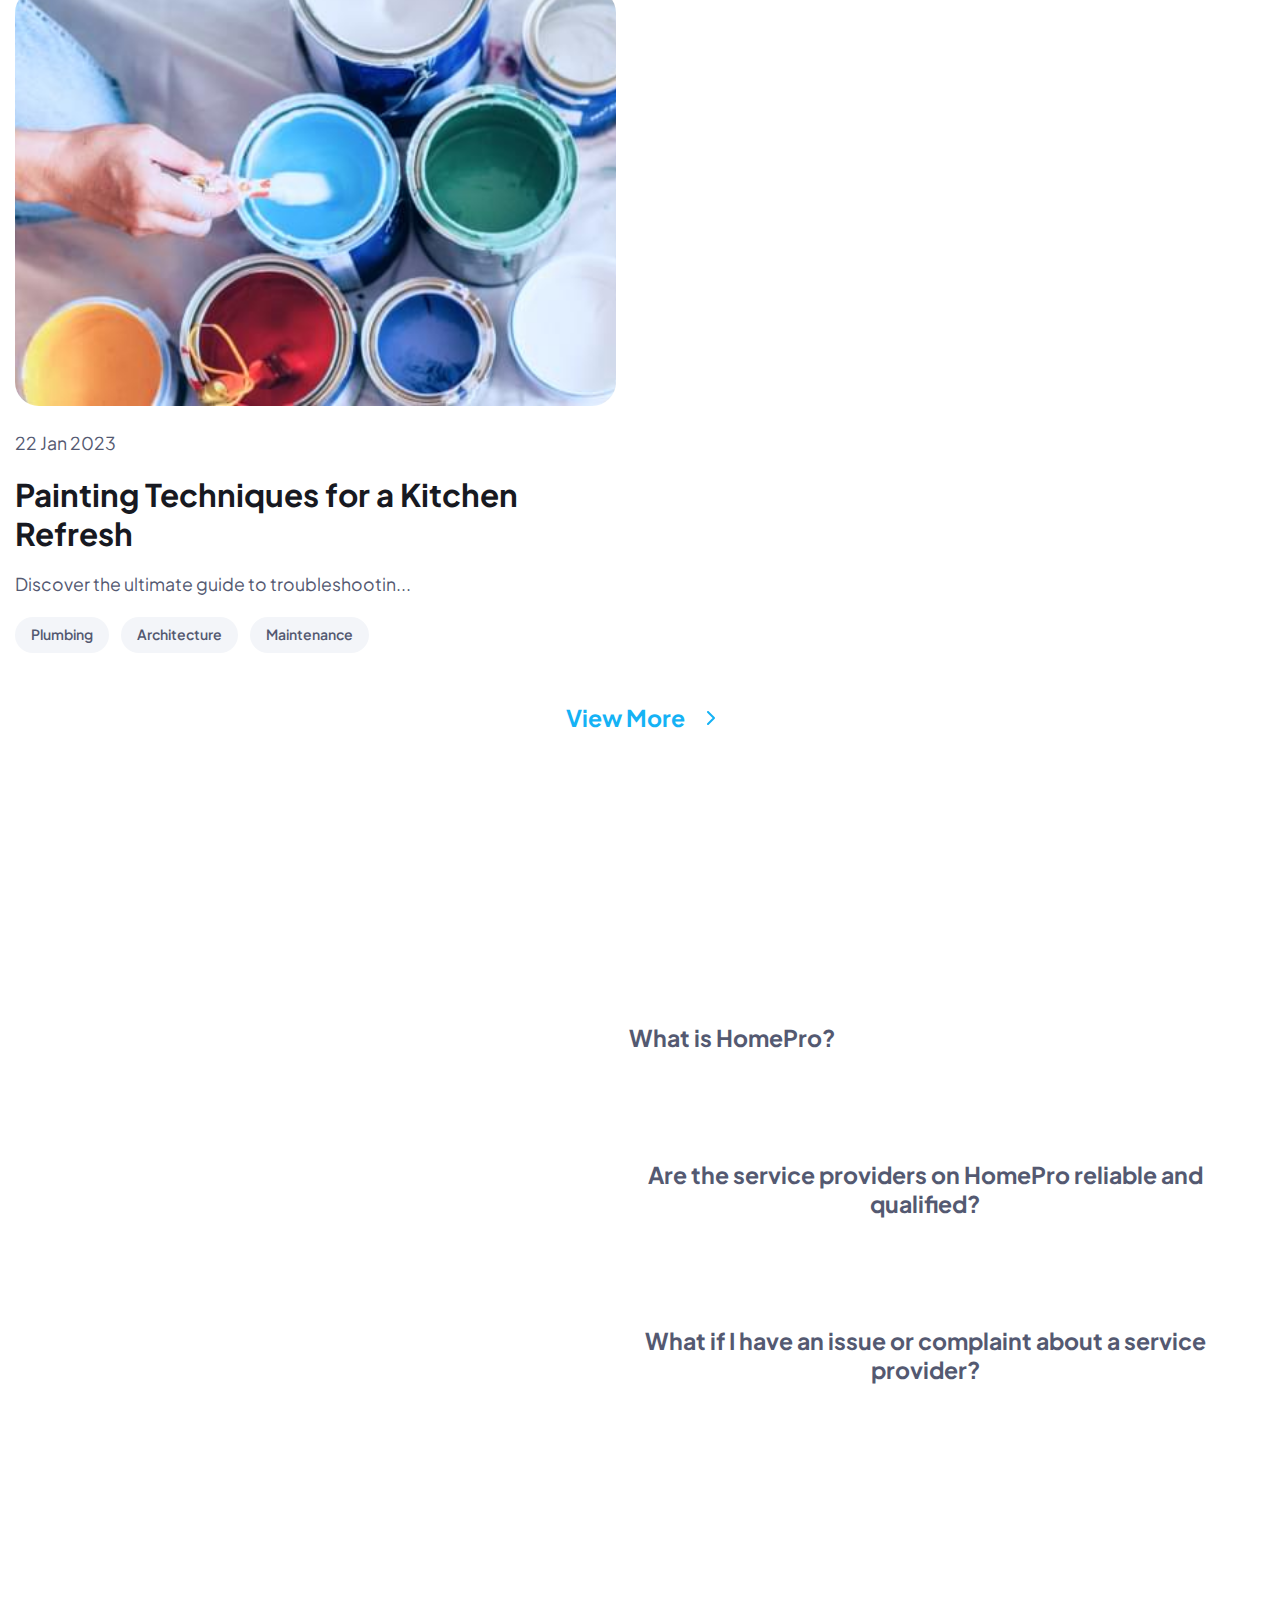
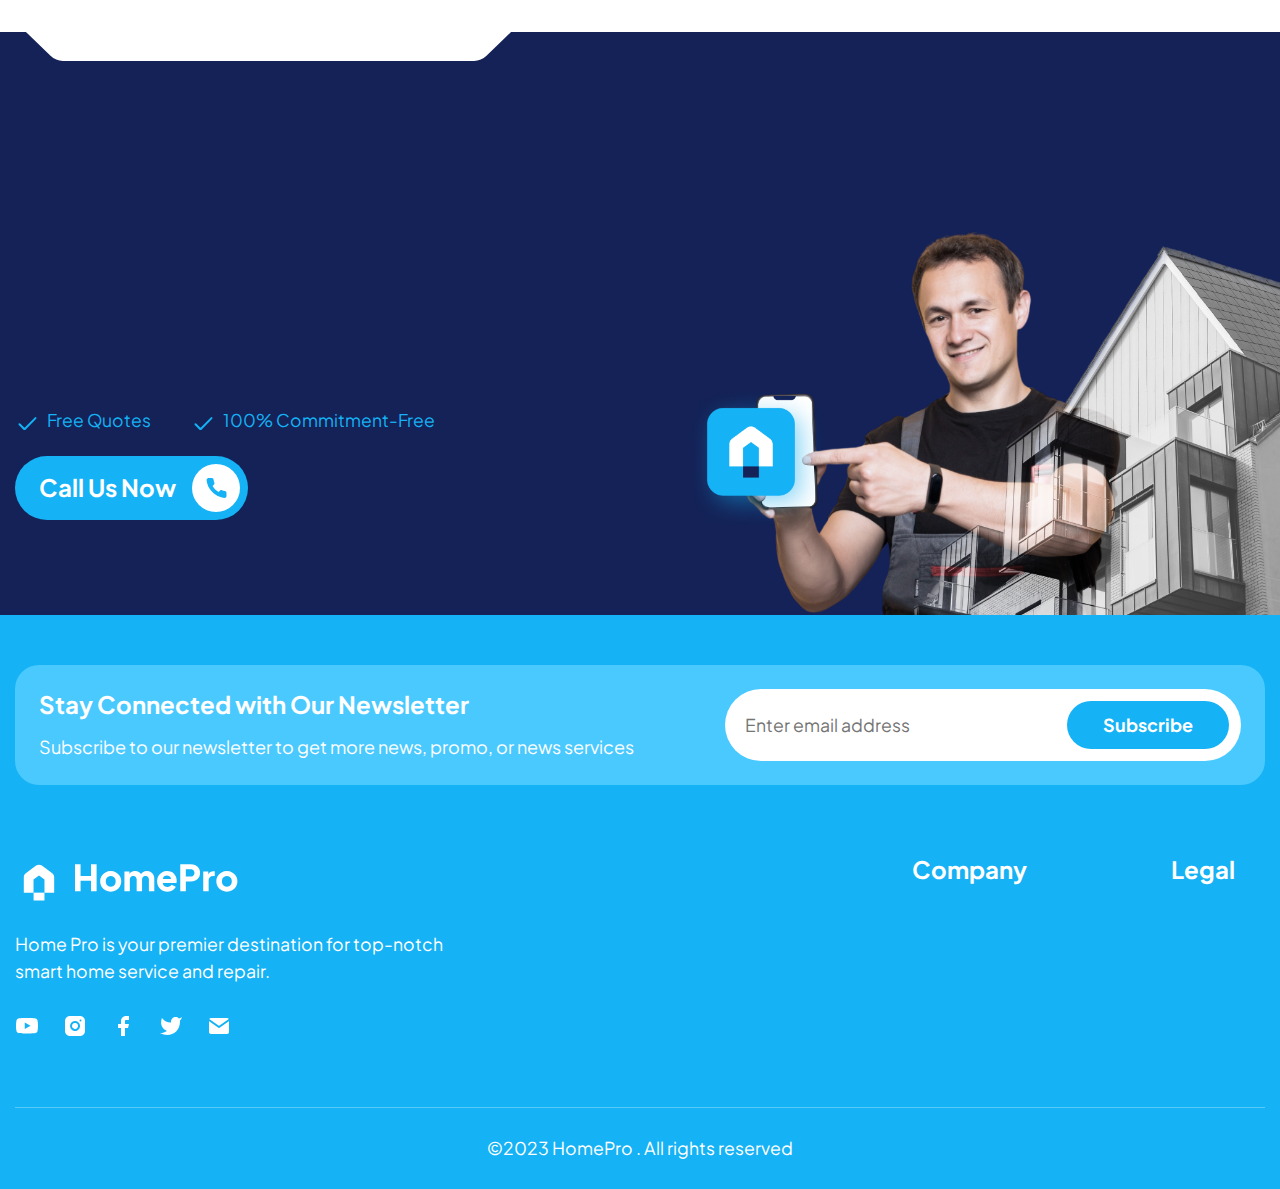
==== commit c75b9c5f: "full project build result gulp-webpack" ====
--- a/index.html
+++ b/index.html
@@ -1,184 +1,705 @@
-<!DOCTYPE html>
-<html lang="en">
+<!doctype html>
+<html lang="ru">
 
 <head>
-  <meta charset="UTF-8">
-  <meta name="viewport" content="width=device-width, initial-scale=1.0">
-  <title>EcoCabins 07-2023</title>
-  <!-- <link rel="stylesheet" href="https://cdn.jsdelivr.net/npm/swiper@10/swiper-bundle.min.css" /> -->
-  <link rel="stylesheet" href="./css/style.css">
-  <script defer src="./js/index.js"></script>
+	<title>Главная</title>
+	<meta charset="UTF-8">
+	<meta name="format-detection" content="telephone=no">
+	<style>
+		body {
+			opacity: 0;
+		}
+	</style>
+	<link rel="stylesheet" href="css/style.min.css?_v=20230915212209">
+	<link rel="shortcut icon" href="favicon.ico">
+	<!-- <meta name="robots" content="noindex, nofollow"> -->
+	<meta name="viewport" content="width=device-width, initial-scale=1.0">
 </head>
 
 <body>
-  <div class="wrapper">
-    <header class="header">
-      <div class="header__container">
-        <div class="header__logo">
-          <img src="./img/logo.svg" alt="Logo">
-        </div>
-        <div class="header__body">
-          <nav class="header__menu menu">
-            <ul class="menu__list">
-              <li class="menu__item">
-                <a href="" class="menu__link">Modellen</a>
-              </li>
-              <li class="menu__item">
-                <a href="" class="menu__link">Kopen</a>
-              </li>
-              <li class="menu__item">
-                <a href="" class="menu__link">Huren</a>
-              </li>
-              <li class="menu__item">
-                <a href="" class="menu__link">Nieuws</a>
-              </li>
-            </ul>
-          </nav>
-          <button class="header__button" type="button">Contact</button>
-        </div>
-      </div>
-    </header>
-    <main class="page">
-      <section class="page__main main-section">
-        <div class="main-section__container">
-          <div class="main-section__content">
-            <div class="main-section__label">Duurzame tiny huisjes</div>
-            <h1 class="main-section__titel titel">Een ecologisch tiny huisje is zoveel mogelijk opgebouwd uit duurzame
-              natuurlijke materialen</h1>
-          </div>
-          <a href="#" class="main-section__link-video">Bekijk de film</a>
-        </div>
-        <div class="main-section__image">
-          <img src="./img/main/main.jpg" alt="imgage baner">
-        </div>
-      </section>
-      <section class="page__materials materials">
-        <div class="materials__container">
-          <div class="materials__content">
-            <h2 class="materials__titel titel--dark titel">Duurzame materialen</h2>
-            <div class="materials__text text">
-              <p>
-                Alle EcoCabins hebben een hoge isolatiewaarde, worden geproduceerd met indien mogelijk duurzame en/of
-                natuurlijke materialen en hebben als opvallende uiterlijke kenmerk de ‘ronde hoeken’, mogelijk gemaakt
-                door het specifieke materiaalgebruik. De voordelen van bouwen met hout zijn legio: hout is licht,
-                flexibel, isoleert goed en bouwt snel en efficiënt.
-              </p>
-            </div>
-            <a href="#" class="materials__more">Lees meer</a>
-          </div>
-          <div class="materials__slider slider-materials swiper">
-            <!-- Additional required wrapper -->
-            <div class="slider-materials__wrapper swiper-wrapper">
-              <!-- Slides -->
-              <div class="slider-materials__slide swiper-slide">
-                <img src="./img/materials/slid_1.jpg" alt="slide 1">
-              </div>
-              <div class="slider-materials__slide swiper-slide">
-                <img src="./img/materials/slid_1.jpg" alt="slide 1">
-              </div>
-              <div class="slider-materials__slide swiper-slide">
-                <img src="./img/materials/slid_1.jpg" alt="slide 1">
-              </div>
-              <div class="slider-materials__slide swiper-slide">
-                <img src="./img/materials/slid_1.jpg" alt="slide 1">
-              </div>
-            </div>
-            <!-- If we need pagination -->
-            <div class="slider-materials__pagination swiper-pagination"></div>
-          </div>
-        </div>
-      </section>
-      <section class="page__innovations innovations">
-        <div class="innovations__container">
-          <h2 class="innovations__titel titel">
-            Innovatie
-          </h2>
-          <div class="innovations__text text">
-            <p>Wij hebben als doel om de EcoCabins voortdurend verder te ontwikkelen en innoveren, zodat de EcoCabins
-              uiteindelijk 100% duurzaam en circulair zijn. Voorwaarde hierbij is dat de EcoCabins betaalbaar blijven.
-              Met behulp van de zon, de wind en de beste isolatie geniet u van.</p>
-            <p>Alle EcoCabins hebben een hoge isolatiewaarde, worden geproduceerd met indien mogelijk duurzame en/of
-              natuurlijke materialen en hebben als opvallende uiterlijke kenmerk de ‘ronde hoeken’, mogelijk gemaakt
-              door het specifieke materiaalgebruik De voordelen van bouwen.</p>
-          </div>
-        </div>
-      </section>
-      <div class="page__information information">
-        <div class="information__container">
-          <div class="information__image">
-            <img src="./img/information/image_1.jpg" alt="image" srcset="">
-          </div>
-          <div class="information__content">
-            <article class="information__item">
-              <h4 class="information__titel">
-                Hout
-              </h4>
-              <div class="information__text text">
-                De draagconstructies van EcoCabins bestaan uit hout. Hout is duurzaam en.
-              </div>
-            </article>
-            <article class="information__item">
-              <h4 class="information__titel">
-                Glaswol isolatie
-              </h4>
-              <div class="information__text text">
-                De draagconstructies van EcoCabins bestaan uit hout. Hout is duurzaam en.
-              </div>
-            </article>
-            <article class="information__item">
-              <h4 class="information__titel">
-                Afwerking
-              </h4>
-              <div class="information__text text">
-                De draagconstructies van EcoCabins bestaan uit hout. Hout is duurzaam en.
-              </div>
-            </article>
-            <article class="information__item">
-              <h4 class="information__titel">
-                Triple glas
-              </h4>
-              <div class="information__text text">
-                De draagconstructies van EcoCabins bestaan uit hout. Hout is duurzaam en.
-              </div>
-            </article>
-            <article class="information__item">
-              <h4 class="information__titel">
-                Stalen onderstel
-              </h4>
-              <div class="information__text text">
-                De draagconstructies van EcoCabins bestaan uit hout. Hout is duurzaam en.
-              </div>
-            </article>
-            <article class="information__item">
-              <h4 class="information__titel">
-                Infrarood vloer
-              </h4>
-              <div class="information__text text">
-                De draagconstructies van EcoCabins bestaan uit hout. Hout is duurzaam en.
-              </div>
-            </article>
-          </div>
-        </div>
-      </div>
-    </main>
-    <footer class="footer">
-      <div class="footer__container">
-        <a href="mailto:info@eco-cabins.com" class="footer__mail">info@eco-cabins.com</a>
-        <div class="footer__logo">
-          <img src="./img/logo.svg" alt="logo" srcset="">
-        </div>
-        <ul class="footer__menu menu-footer">
-          <li class="menu-footer__item">
-            <a href="#" class="menu-footer__link">Cookies</a>
-          </li>
-          <li class="menu-footer__item">
-            <a href="#" class="menu-footer__link">Privacybeleid</a>
-          </li>
-        </ul>
-      </div>
-    </footer>
-  </div>
-  <script src="https://cdn.jsdelivr.net/npm/swiper@10/swiper-bundle.min.js"></script>
+	<div class="wrapper">
+		<header class="header">
+			<div class="header__container">
+				<div class="header__logo">
+					<img src="img/logo.svg" alt="logo">
+				</div>
+				<div class="header__menu menu">
+					<button type="button" class="menu__icon icon-menu"><span></span></button>
+					<nav class="menu__body">
+						<ul class="menu__list">
+							<li class="menu__item"><a href="#" data-goto=".about" class="menu__link">About Us</a></li>
+							<li class="menu__item"><a href="#" data-goto=".services" class="menu__link">Services</a></li>
+							<li class="menu__item"><a href="#" data-goto=".blog" class="menu__link">Our Blog</a></li>
+							<li class="menu__item"><a href="#" data-goto=".footer" class="menu__link">Contact </a></li>
+						</ul>
+					</nav>
+				</div>
+				<div data-da=".menu__body, 768.98" class="header__schedule">
+					24 Hour Services
+				</div>
+			</div>
+		</header>
+		<main class="page">
+			<section data-watch data-watch-threshold="0.3" class="hero">
+				<div class="hero__image-ibg hero__image-ibg--left">
+					<picture><source srcset="img/hero/left.webp" type="image/webp"><img src="img/hero/left.jpg" alt="img main" /></picture>
+				</div>
+				<div class="hero__body">
+					<div class="hero__content">
+						<div class="hero__main">
+							<ul class="hero__items items-hero">
+								<li class="items-hero__item">Maintenances</li>
+								<li class="items-hero__item">Repairs</li>
+								<li class="items-hero__item">Improvements</li>
+							</ul>
+							<div class="hero__block-header block-header block-header--center">
+								<h1 class="block-header__titel block-header__titel--white block-header__titel--big">
+									Need improvement or repair your home? we can help!
+								</h1>
+							</div>
+							<ul class="hero__done done">
+								<li class="done__item">Free Quotes</li>
+								<li class="done__item">100% Commitment-Free</li>
+							</ul>
+						</div>
+
+						<a href="#" class="hero__button button button--icon">
+							<span>Call Us Now</span>
+						</a>
+					</div>
+					<div class="hero__advantages advantages-hero">
+						<div class="advantages-hero__item">
+							<div class="advantages-hero__icon">
+								<img src="img/hero/icons/Guarantee.svg" alt="icon" />
+							</div>
+							<div class="advantages-hero__text">
+								<p>Satisfaction Guarantee</p>
+							</div>
+						</div>
+						<div class="advantages-hero__item">
+							<div class="advantages-hero__icon">
+								<img src="img/hero/icons/Clock.svg" alt="icon" />
+							</div>
+							<div class="advantages-hero__text">
+								<p>24H Availability</p>
+							</div>
+						</div>
+						<div class="advantages-hero__item">
+							<div class="advantages-hero__icon">
+								<img src="img/hero/icons/Map-pin.svg" alt="icon" />
+							</div>
+							<div class="advantages-hero__text">
+								<p>Local US Professional</p>
+							</div>
+						</div>
+						<div class="advantages-hero__item">
+							<div class="advantages-hero__icon">
+								<img src="img/hero/icons/Calendar.svg" alt="icon" />
+							</div>
+							<div class="advantages-hero__text">
+								<p>Flexible Appointments</p>
+							</div>
+						</div>
+					</div>
+				</div>
+
+				<div class="hero__image-ibg hero__image-ibg--rigth">
+					<picture><source srcset="img/hero/rigth.webp" type="image/webp"><img src="img/hero/rigth.jpg" alt="img main" /></picture>
+				</div>
+			</section>
+			<section data-watch="navigator" data-watch-threshold="0.3" class="about">
+				<div class="about__container">
+					<div class="about__body">
+						<div class="about__block-header block-header">
+							<h2 class="block-header__titel">
+								Professional for your home services
+							</h2>
+							<div class="block-header__text">
+								<p>
+									You need help for home care? We are home care professionals
+									focused in the US region. We provide several services that
+									support home services
+								</p>
+							</div>
+						</div>
+						<ul class="about__items">
+							<li class="about__item">Repair and Installation</li>
+							<li class="about__item">Maintenance</li>
+							<li class="about__item">Home Security Services</li>
+							<li class="about__item">Plumbing</li>
+							<li class="about__item">Budget-friendly</li>
+							<li class="about__item">Eco-friendly solutions</li>
+						</ul>
+						<div class="about__info">
+							We already 24 hours fast services to help you. You can contact
+							us at
+							<a href="tel:8886175894">(888)&nbsp;617&nbsp;-&nbsp;5894</a>
+						</div>
+					</div>
+					<div class="about__image">
+						<img src="img/about/Image (1).png" alt="" />
+					</div>
+				</div>
+			</section>
+			<section data-watch="navigator" data-watch-threshold="0.3" class="services">
+				<div class="services__container">
+					<div class="services__block-header block-header block-header--center">
+						<h2 class="block-header__titel">Our Services</h2>
+						<div class="block-header__text">
+							<p>
+								You have problems with leaking pipes, broken tiles, lost keys
+								or want to tidy up the trees around you, of course you need
+								our help!
+							</p>
+						</div>
+					</div>
+					<div class="services__items">
+						<article class="services__item item-service">
+							<div class="item-service__icon">
+								<img src="img/services/Ic_Plumbing-Filled.svg" alt="" />
+							</div>
+							<h4 class="item-service__titel">Plumbing services</h4>
+							<div class="item-service__text">
+								<p>Drain pipe leaking, pipe clogged, replace the pipe line</p>
+							</div>
+						</article>
+						<article class="services__item item-service">
+							<div class="item-service__icon">
+								<img src="img/services/Ic_Roof_Filled.svg" alt="" />
+							</div>
+							<h4 class="item-service__titel">Roofing repair</h4>
+							<div class="item-service__text">
+								<p>
+									Roof leaks, tile replacement, roof cleaning and maintenance
+								</p>
+							</div>
+						</article>
+						<article class="services__item item-service">
+							<div class="item-service__icon">
+								<img src="img/services/Ic_Wall-Filled.svg" alt="" />
+							</div>
+							<h4 class="item-service__titel">Mold Removal</h4>
+							<div class="item-service__text">
+								<p>
+									Removing and cleaning mildew, Restoration and Prevention
+								</p>
+							</div>
+						</article>
+						<article class="services__item item-service">
+							<div class="item-service__icon">
+								<img src="img/services/Ic_Wood-Tree-Filled.svg" alt="" />
+							</div>
+							<h4 class="item-service__titel">Tree Trimming</h4>
+							<div class="item-service__text">
+								<p>Trimming and cleaning, Deadwood removal, Tree shaping</p>
+							</div>
+						</article>
+						<article class="services__item item-service">
+							<div class="item-service__icon">
+								<img src="img/services/Ic_Repair_Filled.svg" alt="" />
+							</div>
+							<h4 class="item-service__titel">Appliance Repair</h4>
+							<div class="item-service__text">
+								<p>
+									repair of washing machines, refrigerators, Air conditioner,
+									etc
+								</p>
+							</div>
+						</article>
+						<article class="services__item item-service">
+							<div class="item-service__icon">
+								<img src="img/services/Ic_Bathroom-Filled.svg" alt="" />
+							</div>
+							<h4 class="item-service__titel">Bathroom Remodeling</h4>
+							<div class="item-service__text">
+								<p>
+									Design and Consulting, installation, Repairing, tile repair
+								</p>
+							</div>
+						</article>
+						<article class="services__item item-service">
+							<div class="item-service__icon">
+								<img src="img/services/Ic_Door-Filled.svg" alt="" />
+							</div>
+							<h4 class="item-service__titel">Locksmith</h4>
+							<div class="item-service__text">
+								<p>
+									Lock Installation and Repair, Duplication, Lock Rekeying
+								</p>
+							</div>
+						</article>
+						<article class="services__item item-service item-service--blue">
+							<h4 class="item-service__titel">More service?</h4>
+							<div class="item-service__text">
+								<p>You can tell us what you need and we can help!</p>
+							</div>
+							<a href="#" class="item-service__button button button--fw button--white button--min">Call Us Now</a>
+						</article>
+					</div>
+				</div>
+			</section>
+			<section data-watch data-watch-threshold="0.3" class="advantages">
+				<div class="advantages__body">
+					<div class="advantages__container">
+						<div class="advantages__block-header block-header block-header--inline">
+							<h2 class="block-header__titel block-header__titel--white">
+								Fast, Friendly, and Satisfaction Guarantee
+							</h2>
+							<div class="block-header__text">
+								<p>
+									No matter how big or small your work is, whether it's for
+									the interior or exterior of your home, we are ready to serve
+									and help you solve your home problems.
+								</p>
+							</div>
+						</div>
+						<div class="advantages__items">
+							<div class="advantages__item item-advantages">
+								<div class="item-advantages__icon">
+									<img src="img/advantages/Ic_Guarantee-Filled.svg" alt="icon" />
+								</div>
+								<div class="item-advantages__body">
+									<h4 class="item-advantages__titel">
+										Satisfaction Guarantee
+									</h4>
+									<div class="item-advantages__text">
+										<p>
+											you don't need to worry about scams or our performance
+											results. our company has been verified and strives for
+											optimal results
+										</p>
+									</div>
+								</div>
+							</div>
+							<div class="advantages__item item-advantages">
+								<div class="item-advantages__icon">
+									<img src="img/advantages/Ic_Quotes-Filled.svg" alt="icon" />
+								</div>
+								<div class="item-advantages__body">
+									<h4 class="item-advantages__titel">Free Quotes</h4>
+									<div class="item-advantages__text">
+										<p>
+											Get personalized cost estimates without any obligation.
+											Experience transparency and peace of mind as you explore
+											our service.
+										</p>
+									</div>
+								</div>
+							</div>
+							<div class="advantages__item item-advantages">
+								<div class="item-advantages__icon">
+									<img src="img/advantages/Ic_Local-Filled.svg" alt="icon" />
+								</div>
+								<div class="item-advantages__body">
+									<h4 class="item-advantages__titel">Local Professionals</h4>
+									<div class="item-advantages__text">
+										<p>
+											Our services cover the Nationwide, US area, including
+											urban, suburban, and rural locations for both long and
+											short term maintenance
+										</p>
+									</div>
+								</div>
+							</div>
+							<div class="advantages__item item-advantages">
+								<div class="item-advantages__icon">
+									<img src="img/advantages/Ic_24H-Filled.svg" alt="icon" />
+								</div>
+								<div class="item-advantages__body">
+									<h4 class="item-advantages__titel">Fast 24-Hour Service</h4>
+									<div class="item-advantages__text">
+										<p>
+											need fast handling for repairs to drains, leaks or
+											something else? Our experts are available anytime to
+											help you solve the problem
+										</p>
+									</div>
+								</div>
+							</div>
+							<div class="advantages__item item-advantages">
+								<div class="item-advantages__icon">
+									<img src="img/advantages/Ic_Calendar-Filled.svg" alt="icon" />
+								</div>
+								<div class="item-advantages__body">
+									<h4 class="item-advantages__titel">
+										Flexible Appointments
+									</h4>
+									<div class="item-advantages__text">
+										<p>
+											We offer convenient appointment times that can
+											accommodate your busy schedule, day or night, 7 days a
+											week.
+										</p>
+									</div>
+								</div>
+							</div>
+							<div class="advantages__item item-advantages">
+								<div class="item-advantages__icon">
+									<img src="img/advantages/Ic_Commitment-Filled.svg" alt="icon" />
+								</div>
+								<div class="item-advantages__body">
+									<h4 class="item-advantages__titel">100% Commitment-Free</h4>
+									<div class="item-advantages__text">
+										<p>
+											You are free to ask us about the problems you are
+											facing. We offer a no-commitment approach to put your
+											mind at ease
+										</p>
+									</div>
+								</div>
+							</div>
+						</div>
+					</div>
+				</div>
+			</section>
+			<section data-watch data-watch-threshold="0.3" class="how">
+				<div class="how__container">
+					<div class="how__image">
+						<picture><source srcset="img/how/image.webp" type="image/webp"><img src="img/how/image.jpg" alt="" /></picture>
+					</div>
+					<div class="how__content">
+						<div class="how__block-header block-header">
+							<h2 class="block-header__titel">How HomePro works?</h2>
+						</div>
+						<ol class="how__list list-how">
+							<li class="list-how__item">
+								<span class="list-how__titel">Call us anytime 24/7</span>
+								<span class="list-how__text text">You can contact us directly, we will quickly put you in
+									touch with our home care professionals who are ready
+									anytime</span>
+							</li>
+							<li class="list-how__item">
+								<span class="list-how__titel">Schedule Service</span>
+								<span class="list-how__text text">After connecting your call, our home care experts will
+									answer your questions and provide flexible appointment
+									times</span>
+							</li>
+							<li class="list-how__item">
+								<span class="list-how__titel">Your request is complated</span>
+								<span class="list-how__text text">Once your technician arrives, he will diagnose the problem
+									and provide an estimate. If you decide to continue, the
+									technician will get to work</span>
+							</li>
+						</ol>
+					</div>
+				</div>
+			</section>
+			<section data-watch data-watch-threshold="0.3" class="reviews">
+				<div class="reviews__container">
+					<div class="reviews__block-header block-header block-header--center">
+						<h2 class="block-header__titel">
+							Here our original reviews from trusted platform
+						</h2>
+					</div>
+					<div class="reviews__body">
+						<div class="reviews__slider swiper">
+							<div class="reviews__wrapper swiper-wrapper">
+								<div class="reviews__slide slide-reviews swiper-slide">
+									<div class="slide-reviews__logo">
+										<picture><source srcset="img/reviews/logo.webp" type="image/webp"><img src="img/reviews/logo.jpg" alt="logo" /></picture>
+									</div>
+									<div class="slide-reviews__text text">
+										<p>
+											Roof repairs can be a real headache, but HomePro makes
+											it easy! Their roofing team turned my leaky roof into a
+											stockade. With their craftsmanship and the best
+											materials, my house is now ready to weather any storm.
+										</p>
+									</div>
+									<div class="slide-reviews__user">
+										<div class="slide-reviews__avatar">
+											<picture><source srcset="img/reviews/fotoAvatar.webp" type="image/webp"><img src="img/reviews/fotoAvatar.jpg" alt="image avatar" /></picture>
+										</div>
+										<div class="slide-reviews__body">
+											<div class="slide-reviews__name">Kende Attila</div>
+											<div class="slide-reviews__rating rating">
+												<div class="rating__body">
+													<div class="rating__active"></div>
+													<div class="rating__items">
+														<input type="radio" class="rating__item" value="1" name="rating" />
+														<input type="radio" class="rating__item" value="2" name="rating" />
+														<input type="radio" class="rating__item" value="3" name="rating" />
+														<input type="radio" class="rating__item" value="4" name="rating" />
+														<input type="radio" class="rating__item" value="5" name="rating" />
+													</div>
+												</div>
+												<div class="rating__value">3.6</div>
+											</div>
+										</div>
+									</div>
+								</div>
+								<div class="reviews__slide slide-reviews swiper-slide">
+									<div class="slide-reviews__logo">
+										<picture><source srcset="img/reviews/logo.webp" type="image/webp"><img src="img/reviews/logo.jpg" alt="logo" /></picture>
+									</div>
+									<div class="slide-reviews__text text">
+										<p>
+											Roof repairs can be a real headache, but HomePro makes
+											it easy! Their roofing team turned my leaky roof into a
+											stockade. With their craftsmanship and the best
+											materials, my house is now ready to weather any storm.
+										</p>
+										<p>
+											Roof repairs can be a real headache, but HomePro makes
+											it easy! Their roofing team turned my leaky roof into a
+											stockade. With their craftsmanship and the best
+											materials, my house is now ready to weather any storm.
+										</p>
+									</div>
+									<div class="slide-reviews__user">
+										<div class="slide-reviews__avatar">
+											<picture><source srcset="img/reviews/fotoAvatar.webp" type="image/webp"><img src="img/reviews/fotoAvatar.jpg" alt="image avatar" /></picture>
+										</div>
+										<div class="slide-reviews__body">
+											<div class="slide-reviews__name">Kende Attila</div>
+											<div class="slide-reviews__rating rating">
+												<div class="rating__body">
+													<div class="rating__active"></div>
+													<div class="rating__items">
+														<input type="radio" class="rating__item" value="1" name="rating" />
+														<input type="radio" class="rating__item" value="2" name="rating" />
+														<input type="radio" class="rating__item" value="3" name="rating" />
+														<input type="radio" class="rating__item" value="4" name="rating" />
+														<input type="radio" class="rating__item" value="5" name="rating" />
+													</div>
+												</div>
+												<div class="rating__value">3.6</div>
+											</div>
+										</div>
+									</div>
+								</div>
+							</div>
+						</div>
+						<button class="reviews__arrow reviews__arrow--left" type="button"></button>
+						<button class="reviews__arrow reviews__arrow--rigth" type="button"></button>
+						<div class="reviews__bullets"></div>
+					</div>
+				</div>
+			</section>
+			<section data-watch="navigator" data-watch-threshold="0.3" class="blog">
+				<div class="blog__container">
+					<div class="blog__block-header block-header block-header--center">
+						<h2 class="block-header__titel">Explore Insights in Our Blog</h2>
+						<div class="block-header__text">
+							<p>
+								Find lots of insights and information on our blog. Explore,
+								learn, and get inspired today.
+							</p>
+						</div>
+					</div>
+					<div class="blog__items">
+						<!-- <article class="blog__item item-blog">
+							<a href="" class="item-blog__image-ibg">
+								<picture><source srcset="img/blog/Thumbnail.webp" type="image/webp"><img src="img/blog/Thumbnail.jpg" alt="img"></picture>
+							</a>
+							<div class="item-blog__date">19 Jan 2023</div>
+							<h4 class="item-blog__titel">
+								<a href="" class="item-blog__link-titel">Understanding Smart Home Systems & Maintenance</a>
+							</h4>
+							<div class="item-blog__text text">
+								<p>
+									Discover the ultimate guide to troubleshooting common smart home... 
+								</p>
+							</div>
+							<div class="item-blog__tags">
+								<a href="" class="item-blog__tag">Plumbing</a>
+								<a href="" class="item-blog__tag">Architecture</a>
+								<a href="" class="item-blog__tag">Maintenance</a>
+							</div>
+						</article> -->
+					</div>
+					<button hidden="hidden" class="blog__view-more" type="button">
+						View More
+					</button>
+				</div>
+			</section>
+			<section data-watch class="questions">
+				<div class="questions__container">
+					<div class="questions__block-header block-header">
+						<h2 class="block-header__titel">Frequently Asked Questions</h2>
+						<div class="block-header__text">
+							<p>Still need help? <a href="#">Get Help Now</a></p>
+						</div>
+					</div>
+					<div data-spollers class="questions__spollers spollers-questions">
+						<div class="spollers-questions__item">
+							<button type="button" data-spoller class="spollers-questions__title">
+								What is HomePro?
+							</button>
+							<div class="spollers-questions__body">
+								HomePro is a home care platform that connects homeowners with
+								professional service providers offering a wide range of home
+								services, including repairs, maintenance, cleaning, and more.
+							</div>
+						</div>
+						<div class="spollers-questions__item">
+							<button type="button" data-spoller class="spollers-questions__title">
+								Are the service providers on HomePro reliable and qualified?
+							</button>
+							<div class="spollers-questions__body">
+								HomePro is a home care platform that connects homeowners with
+								professional service providers offering a wide range of home
+								services, including repairs, maintenance, cleaning, and more.
+							</div>
+						</div>
+						<div class="spollers-questions__item">
+							<button type="button" data-spoller class="spollers-questions__title">
+								What if I have an issue or complaint about a service provider?
+							</button>
+							<div class="spollers-questions__body">
+								HomePro is a home care platform that connects homeowners with
+								professional service providers offering a wide range of home
+								services, including repairs, maintenance, cleaning, and more.
+							</div>
+						</div>
+					</div>
+				</div>
+			</section>
+			<section data-watch class="talk">
+				<div class="talk__container">
+					<div class="talk__content">
+						<div class="talk__block-header block-header block-header--center">
+							<h1 class="block-header__titel block-header__titel--white block-header__titel--big">
+								Already to improve or repair your home? Let’s Talk!
+							</h1>
+						</div>
+						<ul class="talk__done done">
+							<li class="done__item">Free Quotes</li>
+							<li class="done__item">100% Commitment-Free</li>
+						</ul>
+						<a href="#" class="talk__button button button--icon">
+							<span>Call Us Now</span>
+						</a>
+					</div>
+
+				</div>
+				<div class="talk__img">
+					<img src="img/talk/image.png" alt="image">
+				</div>
+			</section>
+		</main>
+		<footer data-watch="navigator" class="footer">
+			<div class="footer__container">
+				<div class="footer__content">
+					<div class="footer__subscrible subscrible">
+						<div class="subscrible__body">
+							<h4 class="subscrible__title">Stay Connected with Our Newsletter</h4>
+							<div class="subscrible__text">
+								<p>
+									Subscribe to our newsletter to get more news, promo, or news
+									services
+								</p>
+							</div>
+						</div>
+						<form action="#" class="subscrible__form">
+							<input data-required="email" autocomplete="off" type="text" name="form[]" data-error="Error" placeholder="Enter email address" class="subscrible__input input" />
+							<button type="submit" class="subscrible__button button button--min">
+								Subscribe
+							</button>
+						</form>
+					</div>
+					<div class="footer__body">
+						<div class="footer__info">
+							<div class="footer__logo">
+								<img class="" src="img/logo-white.svg" alt="logo" />
+							</div>
+							<div class="footer__text text">
+								<p>
+									Home Pro is your premier destination for top-notch smart home
+									service and repair.
+								</p>
+
+							</div>
+							<ul class="footer__social social">
+								<li class="social__item">
+									<a href="#" class="social__link">
+										<img src="img/social/youtube.svg" alt="yt">
+									</a>
+								</li>
+								<li class="social__item">
+									<a href="#" class="social__link">
+										<img src="img/social/instagram.svg" alt="in">
+									</a>
+								</li>
+								<li class="social__item">
+									<a href="#" class="social__link">
+										<img src="img/social/facebook.svg" alt="fb">
+									</a>
+								</li>
+								<li class="social__item">
+									<a href="#" class="social__link">
+										<img src="img/social/twitter.svg" alt="tw">
+									</a>
+								</li>
+								<li class="social__item">
+									<a href="#" class="social__link">
+										<img src="img/social/mail.svg" alt="ml">
+									</a>
+								</li>
+
+							</ul>
+						</div>
+						<div class="footer__menu menu-footer">
+							<div data-spollers class="menu-footer__spollers">
+								<div class="menu-footer__block">
+									<button type="button" data-spoller class="menu-footer__title">
+										Company
+									</button>
+									<ul class="menu-footer__list">
+										<li class="menu-footer__item">
+											<a href="#" class="menu-footer__link">About</a>
+										</li>
+										<li class="menu-footer__item">
+											<a href="#" class="menu-footer__link">Services</a>
+										</li>
+										<li class="menu-footer__item">
+											<a href="#" class="menu-footer__link">Our Blog</a>
+										</li>
+										<li class="menu-footer__item">
+											<a href="#" class="menu-footer__link">Contact</a>
+										</li>
+									</ul>
+								</div>
+								<div class="menu-footer__block">
+									<button type="button" data-spoller class="menu-footer__title">
+										Legal
+									</button>
+									<ul class="menu-footer__list">
+										<li class="menu-footer__item">
+											<a href="#" class="menu-footer__link">Terms</a>
+										</li>
+										<li class="menu-footer__item">
+											<a href="#" class="menu-footer__link">Privacy</a>
+										</li>
+										<li class="menu-footer__item">
+											<a href="#" class="menu-footer__link">Cookies</a>
+										</li>
+										<li class="menu-footer__item">
+											<a href="#" class="menu-footer__link">License</a>
+										</li>
+									</ul>
+								</div>
+							</div>
+						</div>
+					</div>
+				</div>
+				<div class="footer__copy">©2023 HomePro . All rights reserved</div>
+			</div>
+		</footer>
+
+	</div>
+	<!-- 
+<div id="popup" aria-hidden="true" class="popup">
+	<div class="popup__wrapper">
+		<div class="popup__content">
+			<button data-close type="button" class="popup__close">Закрыть</button>
+			<div class="popup__text">
+			</div>
+		</div>
+	</div>
+</div>
+ -->
+	<script src="js/app.min.js?_v=20230915212209"></script>
 </body>
 
 </html>--- a/css/style.min.css
+++ b/css/style.min.css
@@ -0,0 +1 @@
+@charset "UTF-8";@import url(https://fonts.googleapis.com/css?family=Plus+Jakarta+Sans:regular,600,700,800&dysplay=swap);*{padding:0;margin:0;border:0}*,:after,:before{-webkit-box-sizing:border-box;box-sizing:border-box}body,html{height:100%;min-width:320px}body{color:#545971;line-height:1;font-family:"Plus Jakarta Sans";font-size:1.125rem;-ms-text-size-adjust:100%;-moz-text-size-adjust:100%;-webkit-text-size-adjust:100%;-webkit-font-smoothing:antialiased;-moz-osx-font-smoothing:grayscale}button,input,textarea{font-family:"Plus Jakarta Sans";font-size:inherit}button{cursor:pointer;color:inherit;background-color:inherit}a{color:inherit}a:link,a:visited{text-decoration:none}a:hover{text-decoration:none}ul li{list-style:none}img{vertical-align:top}h1,h2,h3,h4,h5,h6{font-weight:inherit;font-size:inherit}@supports (font-size:clamp(1rem ,0.9649122807rem + 0.1754385965vw ,1.125rem)){body{font-size:clamp(1rem ,.9649122807rem + .1754385965vw ,1.125rem)}}@supports not (font-size:clamp(1rem ,0.9649122807rem + 0.1754385965vw ,1.125rem)){body{font-size:calc(1rem + .125 * (100vw - 20rem)/ 71.25)}}.lock body{overflow:hidden;-ms-touch-action:none;touch-action:none}.loaded body{opacity:1;-webkit-transition:opacity .3s;transition:opacity .3s}.wrapper{min-height:100%;display:-webkit-box;display:-ms-flexbox;display:flex;-webkit-box-orient:vertical;-webkit-box-direction:normal;-ms-flex-direction:column;flex-direction:column;overflow:hidden}.wrapper>main{-webkit-box-flex:1;-ms-flex:1 1 auto;flex:1 1 auto}.wrapper>*{min-width:0}[class*=__container]{max-width:89.375rem;-webkit-box-sizing:content-box;box-sizing:content-box;margin:0 auto;padding:0 .9375rem}.button{display:-webkit-inline-box;display:-ms-inline-flexbox;display:inline-flex;padding:.5rem .5rem;min-height:4rem;-webkit-box-align:center;-ms-flex-align:center;align-items:center;-webkit-box-pack:center;-ms-flex-pack:center;justify-content:center;border-radius:3.75rem;background-color:#15b2f5;color:#fff;font-size:1.5rem;font-weight:700;-webkit-transition:all .3s;transition:all .3s;line-height:1.33}.button--white{background-color:#fff;color:#15b2f5}.button--min{font-size:1.125rem;line-height:1.33;padding:.75rem 2.25rem;min-height:0}.button--fw{width:100%}.button--icon span{display:-webkit-box;display:-ms-flexbox;display:flex;-webkit-box-align:center;-ms-flex-align:center;align-items:center;-webkit-box-pack:center;-ms-flex-pack:center;justify-content:center;padding-left:1rem;gap:1rem}.button--icon span::after{content:"";background:url(../img/phone.svg) center no-repeat;background-color:#fff;-webkit-box-flex:0;-ms-flex:0 0 3rem;flex:0 0 3rem;width:3rem;height:3rem;border-radius:50px}.button._fw{width:100%}input[type=email],input[type=tel],input[type=text],textarea{-webkit-appearance:none;-moz-appearance:none;appearance:none}.input{border-radius:0!important;width:100%;display:block}textarea.input{resize:none;padding:0 0}.rating{display:-webkit-box;display:-ms-flexbox;display:flex;-webkit-box-align:end;-ms-flex-align:end;align-items:flex-end;font-size:40px;line-height:.75;-webkit-transition:opacity .3s ease 0s;transition:opacity .3s ease 0s}.rating.rating_sending{opacity:.2}.rating.rating_set .rating__active,.rating.rating_set .rating__item{cursor:pointer}.rating__body{position:relative}.rating__body::before{content:"★★★★★";display:block}.rating__active{position:absolute;width:0%;height:100%;top:0;left:0;overflow:hidden}.rating__active::before{content:"★★★★★";position:absolute;width:100%;height:100%;top:0;left:0;color:#ffd300}.rating__items{display:-webkit-box;display:-ms-flexbox;display:flex;position:absolute;width:100%;height:100%;top:0;left:0}.rating__item{-webkit-box-flex:0;-ms-flex:0 0 20%;flex:0 0 20%;height:100%;opacity:0}.rating__value{font-size:50%;line-height:1;padding:0 0 0 10px}.spollers{display:-ms-grid;display:grid;gap:15px}.spollers__item{font-size:1.25rem}.spollers__title{width:100%;cursor:default;text-align:left;border:1px solid #eee;padding:.625rem .9375rem;border-radius:.3125rem;position:relative}._spoller-init .spollers__title{cursor:pointer}._spoller-init .spollers__title::after,._spoller-init .spollers__title::before{content:"";position:absolute;right:10px;top:50%;background-color:#000;height:2px;width:15px;-webkit-transition:-webkit-transform .5s ease 0s;transition:-webkit-transform .5s ease 0s;transition:transform .5s ease 0s;transition:transform .5s ease 0s,-webkit-transform .5s ease 0s}._spoller-init .spollers__title::before{-webkit-transform:translate(-75%,-50%) rotate(40deg);-ms-transform:translate(-75%,-50%) rotate(40deg);transform:translate(-75%,-50%) rotate(40deg)}._spoller-init .spollers__title::after{-webkit-transform:translate(0,-50%) rotate(-40deg);-ms-transform:translate(0,-50%) rotate(-40deg);transform:translate(0,-50%) rotate(-40deg)}._spoller-init .spollers__title._spoller-active::before{-webkit-transform:translateX(-75%) rotate(-40deg);-ms-transform:translateX(-75%) rotate(-40deg);transform:translateX(-75%) rotate(-40deg)}._spoller-init .spollers__title._spoller-active::after{-webkit-transform:rotate(40deg);-ms-transform:rotate(40deg);transform:rotate(40deg)}.spollers__body{padding:1.25rem;border-radius:.3125rem;border:1px solid #eee}[class*=-ibg]{position:relative}[class*=-ibg] img{position:absolute;width:100%;height:100%;top:0;left:0;-o-object-fit:cover;object-fit:cover}[class*=-ibg_contain] img{-o-object-fit:contain;object-fit:contain}.list-how{list-style-type:none;counter-reset:item}.list-how li{position:relative}.list-how li:before{counter-increment:item;content:counter(item) ".";position:absolute;left:0;top:0}.block-header{display:-ms-grid;display:grid;gap:1.5rem}.block-header--center{text-align:center}.block-header--inline{-ms-grid-columns:minmax(auto,36.625rem) minmax(auto,38.3125rem);grid-template-columns:minmax(auto,36.625rem) minmax(auto,38.3125rem);-webkit-box-pack:justify;-ms-flex-pack:justify;justify-content:space-between;-webkit-box-align:end;-ms-flex-align:end;align-items:end;gap:1.5rem}.block-header__titel{color:#171921;font-weight:700;line-height:123%;-webkit-transform:translate(0,15%);-ms-transform:translate(0,15%);transform:translate(0,15%);opacity:0;-webkit-transition:opacity .5s,-webkit-transform .5s;transition:opacity .5s,-webkit-transform .5s;transition:transform .5s,opacity .5s;transition:transform .5s,opacity .5s,-webkit-transform .5s}@supports (font-size:clamp(1.5rem ,1.0087719298rem + 2.4561403509vw ,3.25rem)){.block-header__titel{font-size:clamp(1.5rem ,1.0087719298rem + 2.4561403509vw ,3.25rem)}}@supports not (font-size:clamp(1.5rem ,1.0087719298rem + 2.4561403509vw ,3.25rem)){.block-header__titel{font-size:calc(1.5rem + 1.75 * (100vw - 20rem)/ 71.25)}}@supports (font-size:clamp(2rem ,1.4385964912rem + 2.8070175439vw ,4rem)){.block-header__titel--big{font-size:clamp(2rem ,1.4385964912rem + 2.8070175439vw ,4rem)}}@supports not (font-size:clamp(2rem ,1.4385964912rem + 2.8070175439vw ,4rem)){.block-header__titel--big{font-size:calc(2rem + 2 * (100vw - 20rem)/ 71.25)}}.block-header__titel--white{color:#fff}._watcher-view .block-header__titel{-webkit-transform:translate(0,0);-ms-transform:translate(0,0);transform:translate(0,0);opacity:1}.block-header__text{-webkit-transform:translate(0,15%);-ms-transform:translate(0,15%);transform:translate(0,15%);opacity:0;-webkit-transition:opacity .5s,-webkit-transform .5s;transition:opacity .5s,-webkit-transform .5s;transition:transform .5s,opacity .5s;transition:transform .5s,opacity .5s,-webkit-transform .5s}._watcher-view .block-header__text{-webkit-transform:translate(0,0);-ms-transform:translate(0,0);transform:translate(0,0);opacity:1}.block-header__text p{line-height:1.55}.block-header__text a{font-weight:700;color:#15b2f5;text-decoration:none}.done{display:-webkit-box;display:-ms-flexbox;display:flex;-ms-flex-wrap:wrap;flex-wrap:wrap;-webkit-column-gap:2.5rem;-moz-column-gap:2.5rem;column-gap:2.5rem;row-gap:.5rem}.done__item{color:#15b2f5;padding-left:2rem;font-size:1.1rem;line-height:1.06;background:url(../img/check.svg) left .0625rem no-repeat}.text{line-height:1.55}.text p:not(:last-child){margin-bottom:15px}.header{background-color:#142257;position:fixed;width:100%;top:0;left:0;z-index:50}.header__container{min-height:5rem;display:-ms-grid;display:grid;-ms-grid-columns:170px 1fr 170px;grid-template-columns:170px 1fr 170px;-webkit-box-align:center;-ms-flex-align:center;align-items:center;gap:.9375rem;padding-top:.625rem;padding-bottom:.625rem}.header__logo{position:relative;z-index:5}.header__schedule{-ms-grid-column-align:end;justify-self:end;line-height:1.33;font-weight:700;color:#fff;display:-webkit-box;display:-ms-flexbox;display:flex;-webkit-box-align:center;-ms-flex-align:center;align-items:center;gap:.625rem}.header__schedule::before{background-color:#ff5e5e;-webkit-box-flex:0;-ms-flex:0 0 .75rem;flex:0 0 .75rem;height:.75rem;width:.75rem;content:"";border-radius:50%}.menu{-ms-grid-column-align:center;justify-self:center}.menu__list{display:-webkit-box;display:-ms-flexbox;display:flex;-ms-flex-wrap:wrap;flex-wrap:wrap;row-gap:.1875rem}@supports ((-moz-column-gap:clamp(0.9375rem ,0.2006578947rem + 3.6842105263vw ,3.5625rem)) or (column-gap:clamp(0.9375rem ,0.2006578947rem + 3.6842105263vw ,3.5625rem))){.menu__list{-webkit-column-gap:clamp(.9375rem ,.2006578947rem + 3.6842105263vw ,3.5625rem);-moz-column-gap:clamp(.9375rem ,.2006578947rem + 3.6842105263vw ,3.5625rem);column-gap:clamp(.9375rem ,.2006578947rem + 3.6842105263vw ,3.5625rem)}}@supports not ((-moz-column-gap:clamp(0.9375rem ,0.2006578947rem + 3.6842105263vw ,3.5625rem)) or (column-gap:clamp(0.9375rem ,0.2006578947rem + 3.6842105263vw ,3.5625rem))){.menu__list{-webkit-column-gap:calc(.9375rem + 2.625 * (100vw - 20rem)/ 71.25);-moz-column-gap:calc(.9375rem + 2.625 * (100vw - 20rem)/ 71.25);column-gap:calc(.9375rem + 2.625 * (100vw - 20rem)/ 71.25)}}.menu__link{line-height:1.33;font-weight:700;color:#fff}.menu__link._navigator-active{text-decoration:underline}.icon-menu{display:none}.footer{color:#fff;background-color:#15b2f5}@supports (padding-top:clamp(2.5rem ,2.2894736842rem + 1.0526315789vw ,3.25rem)){.footer__content{padding-top:clamp(2.5rem ,2.2894736842rem + 1.0526315789vw ,3.25rem)}}@supports not (padding-top:clamp(2.5rem ,2.2894736842rem + 1.0526315789vw ,3.25rem)){.footer__content{padding-top:calc(2.5rem + .75 * (100vw - 20rem)/ 71.25)}}@supports (padding-bottom:clamp(2.5rem ,1.9035087719rem + 2.9824561404vw ,4.625rem)){.footer__content{padding-bottom:clamp(2.5rem ,1.9035087719rem + 2.9824561404vw ,4.625rem)}}@supports not (padding-bottom:clamp(2.5rem ,1.9035087719rem + 2.9824561404vw ,4.625rem)){.footer__content{padding-bottom:calc(2.5rem + 2.125 * (100vw - 20rem)/ 71.25)}}@supports (margin-bottom:clamp(2.5rem ,1.9035087719rem + 2.9824561404vw ,4.625rem)){.footer__subscrible:not(:last-child){margin-bottom:clamp(2.5rem ,1.9035087719rem + 2.9824561404vw ,4.625rem)}}@supports not (margin-bottom:clamp(2.5rem ,1.9035087719rem + 2.9824561404vw ,4.625rem)){.footer__subscrible:not(:last-child){margin-bottom:calc(2.5rem + 2.125 * (100vw - 20rem)/ 71.25)}}.footer__body{display:-ms-grid;display:grid;-ms-grid-columns:auto auto;grid-template-columns:auto auto;gap:1.25rem;-webkit-box-pack:justify;-ms-flex-pack:justify;justify-content:space-between}.footer__info{max-width:28.75rem;display:-ms-grid;display:grid}@supports (gap:clamp(0.75rem ,0.399122807rem + 1.7543859649vw ,2rem)){.footer__info{gap:clamp(.75rem ,.399122807rem + 1.7543859649vw ,2rem)}}@supports not (gap:clamp(0.75rem ,0.399122807rem + 1.7543859649vw ,2rem)){.footer__info{gap:calc(.75rem + 1.25 * (100vw - 20rem)/ 71.25)}}.footer__copy{border-top:1px solid rgba(255,255,255,.3);padding-top:32px;padding-bottom:32px;text-align:center}.subscrible{border-radius:1.5rem;background-color:#4ac9ff;padding:1.5rem;display:-ms-grid;display:grid;-ms-grid-columns:auto 32.25rem;grid-template-columns:auto 32.25rem;-webkit-box-align:center;-ms-flex-align:center;align-items:center;-webkit-column-gap:.875rem;-moz-column-gap:.875rem;column-gap:.875rem;row-gap:15px}.subscrible__title{font-size:1.5rem;font-weight:700;line-height:1.33}.subscrible__title:not(:last-child){margin-bottom:.75rem}.subscrible__text{font-size:1.125rem;font-weight:400;line-height:1.55}.subscrible__form{padding:12px;border-radius:3.75rem;background-color:#fff;display:-webkit-box;display:-ms-flexbox;display:flex;position:relative}.subscrible__form .form__error{position:absolute;bottom:0;left:0;color:red}.subscrible__input{-webkit-box-flex:1;-ms-flex:1 1 auto;flex:1 1 auto;padding:0 .5rem}.subscrible__input._form-error{color:red}.subscrible__input._form-error::-webkit-input-placeholder{color:red}.subscrible__input._form-error::-moz-placeholder{color:red}.subscrible__input._form-error:-ms-input-placeholder{color:red}.subscrible__input._form-error::-ms-input-placeholder{color:red}.subscrible__input._form-error::placeholder{color:red}.social{display:-webkit-box;display:-ms-flexbox;display:flex;-ms-flex-wrap:wrap;flex-wrap:wrap;-webkit-column-gap:1.5rem;-moz-column-gap:1.5rem;column-gap:1.5rem;row-gap:.1875rem}.menu-footer__spollers{display:-webkit-box;display:-ms-flexbox;display:flex;-ms-flex-wrap:wrap;flex-wrap:wrap}@supports (gap:clamp(1.875rem ,0.1206140351rem + 8.7719298246vw ,8.125rem)){.menu-footer__spollers{gap:clamp(1.875rem ,.1206140351rem + 8.7719298246vw ,8.125rem)}}@supports not (gap:clamp(1.875rem ,0.1206140351rem + 8.7719298246vw ,8.125rem)){.menu-footer__spollers{gap:calc(1.875rem + 6.25 * (100vw - 20rem)/ 71.25)}}.menu-footer__title{list-style:none;font-weight:700;font-size:1.5rem;line-height:1.33;padding-right:30px}.menu-footer__list{padding-top:24px}.menu-footer__item{display:-ms-grid;display:grid;gap:12px}.menu-footer__link{font-size:1.25rem;line-height:1.33}.hero{background-color:#142257;min-height:100vh;padding:100px .9375rem 3.75rem .9375rem;display:-ms-grid;display:grid;position:relative}.hero::after,.hero::before{content:"";position:absolute;bottom:0;height:3.125rem;background-color:#fff}@supports (width:clamp(12.5rem ,25.75rem + -14.5205479452vw ,25.75rem)){.hero::after,.hero::before{width:clamp(12.5rem ,25.75rem + -14.5205479452vw ,25.75rem)}}@supports not (width:clamp(12.5rem ,25.75rem + -14.5205479452vw ,25.75rem)){.hero::after,.hero::before{width:calc(12.5rem + 13.25 * (100vw - 91.25rem)/ -91.25)}}.hero::before{left:0}.hero::after{right:0}.hero__image-ibg{position:relative;overflow:hidden;border-radius:1.5rem}@supports (width:clamp(12.5rem ,8.7807017544rem + 18.5964912281vw ,25.75rem)){.hero__image-ibg{width:clamp(12.5rem ,8.7807017544rem + 18.5964912281vw ,25.75rem)}}@supports not (width:clamp(12.5rem ,8.7807017544rem + 18.5964912281vw ,25.75rem)){.hero__image-ibg{width:calc(12.5rem + 13.25 * (100vw - 20rem)/ 71.25)}}.hero__image-ibg img{-o-object-position:top;object-position:top}.hero__image-ibg::after{content:"";position:absolute;width:100%;height:100%;top:0;left:0;background-image:linear-gradient(-35deg,#131f4b 4.15%,rgba(19,31,75,0) 43.25%)}.hero__image-ibg--rigth::after{content:"";background-image:linear-gradient(35deg,#131f4b 4.15%,rgba(19,31,75,0) 43.25%)}.hero__body{display:-webkit-box;display:-ms-flexbox;display:flex;-webkit-box-orient:vertical;-webkit-box-direction:normal;-ms-flex-direction:column;flex-direction:column;row-gap:3.125rem}@supports (padding-left:clamp(0.9375rem ,-0.2554824561rem + 5.9649122807vw ,5.1875rem)){.hero__body{padding-left:clamp(.9375rem ,-.2554824561rem + 5.9649122807vw ,5.1875rem)}}@supports not (padding-left:clamp(0.9375rem ,-0.2554824561rem + 5.9649122807vw ,5.1875rem)){.hero__body{padding-left:calc(.9375rem + 4.25 * (100vw - 20rem)/ 71.25)}}@supports (padding-right:clamp(0.9375rem ,-0.2554824561rem + 5.9649122807vw ,5.1875rem)){.hero__body{padding-right:clamp(.9375rem ,-.2554824561rem + 5.9649122807vw ,5.1875rem)}}@supports not (padding-right:clamp(0.9375rem ,-0.2554824561rem + 5.9649122807vw ,5.1875rem)){.hero__body{padding-right:calc(.9375rem + 4.25 * (100vw - 20rem)/ 71.25)}}.hero__content{display:-webkit-box;display:-ms-flexbox;display:flex;-webkit-box-orient:vertical;-webkit-box-direction:normal;-ms-flex-direction:column;flex-direction:column;-webkit-box-flex:1;-ms-flex:1 1 auto;flex:1 1 auto;-webkit-box-pack:center;-ms-flex-pack:center;justify-content:center;-webkit-box-align:center;-ms-flex-align:center;align-items:center}.hero__main{display:-ms-grid;display:grid;gap:1.5rem}.hero__main:not(:last-child){margin-bottom:3rem}.hero__block-header{max-width:42.0625rem}.hero__block-header .block-header__titel{-webkit-transition:opacity .3s .5s,-webkit-transform .3s .5s;transition:opacity .3s .5s,-webkit-transform .3s .5s;transition:transform .3s .5s,opacity .3s .5s;transition:transform .3s .5s,opacity .3s .5s,-webkit-transform .3s .5s}.hero__done{-webkit-box-pack:center;-ms-flex-pack:center;justify-content:center;-webkit-box-align:center;-ms-flex-align:center;align-items:center}.items-hero{display:-webkit-box;display:-ms-flexbox;display:flex;-webkit-box-align:center;-ms-flex-align:center;align-items:center;-ms-flex-wrap:wrap;flex-wrap:wrap;-webkit-box-pack:center;-ms-flex-pack:center;justify-content:center;align-items:center;-webkit-column-gap:3.25rem;-moz-column-gap:3.25rem;column-gap:3.25rem}.items-hero__item{color:#9ea3b5;font-weight:700;line-height:1.4;position:relative}.items-hero__item:not(:last-child)::after{content:"";position:absolute;right:-1.5625rem;top:50%;width:.3125rem;height:.3125rem;border-radius:50%;background-color:#9ea3b5}.advantages-hero{display:-ms-grid;display:grid;-ms-grid-columns:(auto)[4];grid-template-columns:repeat(4,auto);row-gap:.9375rem}@supports ((-moz-column-gap:clamp(1.25rem ,0.4780701754rem + 3.8596491228vw ,4rem)) or (column-gap:clamp(1.25rem ,0.4780701754rem + 3.8596491228vw ,4rem))){.advantages-hero{-webkit-column-gap:clamp(1.25rem ,.4780701754rem + 3.8596491228vw ,4rem);-moz-column-gap:clamp(1.25rem ,.4780701754rem + 3.8596491228vw ,4rem);column-gap:clamp(1.25rem ,.4780701754rem + 3.8596491228vw ,4rem)}}@supports not ((-moz-column-gap:clamp(1.25rem ,0.4780701754rem + 3.8596491228vw ,4rem)) or (column-gap:clamp(1.25rem ,0.4780701754rem + 3.8596491228vw ,4rem))){.advantages-hero{-webkit-column-gap:calc(1.25rem + 2.75 * (100vw - 20rem)/ 71.25);-moz-column-gap:calc(1.25rem + 2.75 * (100vw - 20rem)/ 71.25);column-gap:calc(1.25rem + 2.75 * (100vw - 20rem)/ 71.25)}}.advantages-hero__item{display:-webkit-box;display:-ms-flexbox;display:flex;-webkit-box-align:center;-ms-flex-align:center;align-items:center;gap:1rem;position:relative}.advantages-hero__item:not(:last-child)::after{content:"";position:absolute;top:0;height:100%;width:.0625rem;background:-webkit-gradient(linear,left bottom,left top,from(rgba(20,34,87,0)),color-stop(50%,#4f66b7),color-stop(0,rgba(20,34,87,0)));background:linear-gradient(0deg,rgba(20,34,87,0) 0,#4f66b7 50%,rgba(20,34,87,0) 0)}@supports (right:clamp(-2rem ,-1.0394736842rem + -1.0526315789vw ,-1.25rem)){.advantages-hero__item:not(:last-child)::after{right:clamp(-2rem ,-1.0394736842rem + -1.0526315789vw ,-1.25rem)}}@supports not (right:clamp(-2rem ,-1.0394736842rem + -1.0526315789vw ,-1.25rem)){.advantages-hero__item:not(:last-child)::after{right:calc(-1.25rem + -.75 * (100vw - 20rem)/ 71.25)}}.advantages-hero__icon{display:-webkit-box;display:-ms-flexbox;display:flex;-webkit-box-pack:center;-ms-flex-pack:center;justify-content:center;-webkit-box-align:center;-ms-flex-align:center;align-items:center;border-radius:50%;-webkit-box-flex:0;-ms-flex:0 0 3rem;flex:0 0 3rem;height:3rem;width:3rem;padding:.3125rem;background-color:#1f3584}.advantages-hero__text{-webkit-box-flex:1;-ms-flex:1 1 auto;flex:1 1 auto;color:#fff;font-weight:600;line-height:1.33}@supports (padding-top:clamp(1.875rem ,0.2434210526rem + 8.1578947368vw ,7.6875rem)){.about{padding-top:clamp(1.875rem ,.2434210526rem + 8.1578947368vw ,7.6875rem)}}@supports not (padding-top:clamp(1.875rem ,0.2434210526rem + 8.1578947368vw ,7.6875rem)){.about{padding-top:calc(1.875rem + 5.8125 * (100vw - 20rem)/ 71.25)}}@supports (padding-bottom:clamp(1.875rem ,1.2785087719rem + 2.9824561404vw ,4rem)){.about{padding-bottom:clamp(1.875rem ,1.2785087719rem + 2.9824561404vw ,4rem)}}@supports not (padding-bottom:clamp(1.875rem ,1.2785087719rem + 2.9824561404vw ,4rem)){.about{padding-bottom:calc(1.875rem + 2.125 * (100vw - 20rem)/ 71.25)}}.about__container{display:-ms-grid;display:grid;row-gap:1.875rem;-ms-grid-columns:(1fr)[2];grid-template-columns:repeat(2,1fr)}@supports (padding-top:clamp(1.875rem ,0.6469298246rem + 6.1403508772vw ,6.25rem)){.about__body{padding-top:clamp(1.875rem ,.6469298246rem + 6.1403508772vw ,6.25rem)}}@supports not (padding-top:clamp(1.875rem ,0.6469298246rem + 6.1403508772vw ,6.25rem)){.about__body{padding-top:calc(1.875rem + 4.375 * (100vw - 20rem)/ 71.25)}}@supports (margin-bottom:clamp(1.875rem ,1.4539473684rem + 2.1052631579vw ,3.375rem)){.about__block-header:not(:last-child){margin-bottom:clamp(1.875rem ,1.4539473684rem + 2.1052631579vw ,3.375rem)}}@supports not (margin-bottom:clamp(1.875rem ,1.4539473684rem + 2.1052631579vw ,3.375rem)){.about__block-header:not(:last-child){margin-bottom:calc(1.875rem + 1.5 * (100vw - 20rem)/ 71.25)}}.about__items{display:-ms-grid;display:grid;-ms-grid-columns:(1fr)[2];grid-template-columns:repeat(2,1fr)}@supports (gap:clamp(0.9375rem ,0.639254386rem + 1.4912280702vw ,2rem)){.about__items{gap:clamp(.9375rem ,.639254386rem + 1.4912280702vw ,2rem)}}@supports not (gap:clamp(0.9375rem ,0.639254386rem + 1.4912280702vw ,2rem)){.about__items{gap:calc(.9375rem + 1.0625 * (100vw - 20rem)/ 71.25)}}@supports (margin-bottom:clamp(1.875rem ,1.4188596491rem + 2.2807017544vw ,3.5rem)){.about__items:not(:last-child){margin-bottom:clamp(1.875rem ,1.4188596491rem + 2.2807017544vw ,3.5rem)}}@supports not (margin-bottom:clamp(1.875rem ,1.4188596491rem + 2.2807017544vw ,3.5rem)){.about__items:not(:last-child){margin-bottom:calc(1.875rem + 1.625 * (100vw - 20rem)/ 71.25)}}.about__item{background:url(../img/check-dark.svg) 0 .5em no-repeat;padding-left:1.75rem;font-size:1.25rem;font-weight:700;color:#1f3584;line-height:140%}.about__info{border-radius:1.5rem;background-color:#15b2f5;padding:.75rem 2rem;color:#fff;line-height:1.55}.about__info a{white-space:nowrap;font-size:1.25rem;font-weight:600;text-decoration:underline}.about__image{text-align:center}.about__image img{max-width:100%}@supports (padding-top:clamp(2.5rem ,1.0964912281rem + 7.0175438596vw ,7.5rem)){.services{padding-top:clamp(2.5rem ,1.0964912281rem + 7.0175438596vw ,7.5rem)}}@supports not (padding-top:clamp(2.5rem ,1.0964912281rem + 7.0175438596vw ,7.5rem)){.services{padding-top:calc(2.5rem + 5 * (100vw - 20rem)/ 71.25)}}@supports (padding-bottom:clamp(2.5rem ,1.0964912281rem + 7.0175438596vw ,7.5rem)){.services{padding-bottom:clamp(2.5rem ,1.0964912281rem + 7.0175438596vw ,7.5rem)}}@supports not (padding-bottom:clamp(2.5rem ,1.0964912281rem + 7.0175438596vw ,7.5rem)){.services{padding-bottom:calc(2.5rem + 5 * (100vw - 20rem)/ 71.25)}}.services__block-header{max-width:35rem;margin:0 auto}@supports (margin-bottom:clamp(2rem ,1.5087719298rem + 2.4561403509vw ,3.75rem)){.services__block-header:not(:last-child){margin-bottom:clamp(2rem ,1.5087719298rem + 2.4561403509vw ,3.75rem)}}@supports not (margin-bottom:clamp(2rem ,1.5087719298rem + 2.4561403509vw ,3.75rem)){.services__block-header:not(:last-child){margin-bottom:calc(2rem + 1.75 * (100vw - 20rem)/ 71.25)}}.services__items{display:-ms-grid;display:grid;-ms-grid-columns:auto;grid-template-columns:auto}.item-service{border-radius:1.5rem}.item-service__icon{border-radius:1.25rem;background-color:#142257;width:4rem;height:4rem;display:-webkit-box;display:-ms-flexbox;display:flex;-webkit-box-pack:center;-ms-flex-pack:center;justify-content:center;-webkit-box-align:center;-ms-flex-align:center;align-items:center;border-radius:1.25rem}.item-service__icon img{max-width:100%}.item-service__icon:not(:last-child){margin-bottom:1rem}.item-service__titel{color:#142257;font-weight:700;font-size:1.5rem;line-height:1.33}.item-service__titel:not(:last-child){margin-bottom:.75rem}.item-service__text{font-size:18px;font-weight:400;line-height:1.55}.item-service__text:not(:last-child){margin-bottom:2rem}.item-service--blue{color:#fff;text-align:center;background-color:#15b2f5}.item-service--blue:not(:last-child){margin-bottom:.75rem}.item-service--blue .item-service__titel{color:inherit}.advantages__body{background-color:#142257}@supports (padding-top:clamp(0.9375rem ,0.0778508772rem + 4.298245614vw ,4rem)){.advantages__body{padding-top:clamp(.9375rem ,.0778508772rem + 4.298245614vw ,4rem)}}@supports not (padding-top:clamp(0.9375rem ,0.0778508772rem + 4.298245614vw ,4rem)){.advantages__body{padding-top:calc(.9375rem + 3.0625 * (100vw - 20rem)/ 71.25)}}@supports (padding-bottom:clamp(0.9375rem ,0.0778508772rem + 4.298245614vw ,4rem)){.advantages__body{padding-bottom:clamp(.9375rem ,.0778508772rem + 4.298245614vw ,4rem)}}@supports not (padding-bottom:clamp(0.9375rem ,0.0778508772rem + 4.298245614vw ,4rem)){.advantages__body{padding-bottom:calc(.9375rem + 3.0625 * (100vw - 20rem)/ 71.25)}}.advantages__block-header{position:relative}@supports (padding-bottom:clamp(1.875rem ,0.2960526316rem + 7.8947368421vw ,7.5rem)){.advantages__block-header{padding-bottom:clamp(1.875rem ,.2960526316rem + 7.8947368421vw ,7.5rem)}}@supports not (padding-bottom:clamp(1.875rem ,0.2960526316rem + 7.8947368421vw ,7.5rem)){.advantages__block-header{padding-bottom:calc(1.875rem + 5.625 * (100vw - 20rem)/ 71.25)}}.advantages__block-header::after{content:"";position:absolute;height:.0625rem;width:100%;background:-webkit-gradient(linear,left top,right top,from(rgba(20,34,87,0)),color-stop(50%,#4f66b7),to(rgba(20,34,87,0)));background:linear-gradient(90deg,rgba(20,34,87,0) 0,#4f66b7 50%,rgba(20,34,87,0) 100%);left:0}@supports (bottom:clamp(0.9375rem ,0.1480263158rem + 3.9473684211vw ,3.75rem)){.advantages__block-header::after{bottom:clamp(.9375rem ,.1480263158rem + 3.9473684211vw ,3.75rem)}}@supports not (bottom:clamp(0.9375rem ,0.1480263158rem + 3.9473684211vw ,3.75rem)){.advantages__block-header::after{bottom:calc(.9375rem + 2.8125 * (100vw - 20rem)/ 71.25)}}.advantages__items{display:-ms-grid;display:grid;-webkit-column-gap:1.25rem;-moz-column-gap:1.25rem;column-gap:1.25rem;-ms-grid-columns:(auto)[2];grid-template-columns:repeat(2,auto);-webkit-box-pack:justify;-ms-flex-pack:justify;justify-content:space-between}@supports (row-gap:clamp(0.9375rem ,0.1480263158rem + 3.9473684211vw ,3.75rem)){.advantages__items{row-gap:clamp(.9375rem ,.1480263158rem + 3.9473684211vw ,3.75rem)}}@supports not (row-gap:clamp(0.9375rem ,0.1480263158rem + 3.9473684211vw ,3.75rem)){.advantages__items{row-gap:calc(.9375rem + 2.8125 * (100vw - 20rem)/ 71.25)}}.advantages__item{max-width:39.375rem}.item-advantages{display:-webkit-box;display:-ms-flexbox;display:flex}@supports (gap:clamp(0.9375rem ,0.639254386rem + 1.4912280702vw ,2rem)){.item-advantages{gap:clamp(.9375rem ,.639254386rem + 1.4912280702vw ,2rem)}}@supports not (gap:clamp(0.9375rem ,0.639254386rem + 1.4912280702vw ,2rem)){.item-advantages{gap:calc(.9375rem + 1.0625 * (100vw - 20rem)/ 71.25)}}.item-advantages__icon{-webkit-box-flex:0;-ms-flex:0 0 6.25rem;flex:0 0 6.25rem;height:6.25rem;display:-webkit-box;display:-ms-flexbox;display:flex;-webkit-box-pack:center;-ms-flex-pack:center;justify-content:center;-webkit-box-align:center;-ms-flex-align:center;align-items:center}.item-advantages__icon img{max-width:100%}.item-advantages__titel{font-size:1.5rem;line-height:133.33%;color:#fff;font-weight:700}.item-advantages__titel:not(:last-child){margin-bottom:.75rem}.item-advantages__text{line-height:155.55%}@supports (padding-top:clamp(1.875rem ,-0.3179824561rem + 10.9649122807vw ,9.6875rem)){.how{padding-top:clamp(1.875rem ,-.3179824561rem + 10.9649122807vw ,9.6875rem)}}@supports not (padding-top:clamp(1.875rem ,-0.3179824561rem + 10.9649122807vw ,9.6875rem)){.how{padding-top:calc(1.875rem + 7.8125 * (100vw - 20rem)/ 71.25)}}@supports (padding-bottom:clamp(1.875rem ,-0.3179824561rem + 10.9649122807vw ,9.6875rem)){.how{padding-bottom:clamp(1.875rem ,-.3179824561rem + 10.9649122807vw ,9.6875rem)}}@supports not (padding-bottom:clamp(1.875rem ,-0.3179824561rem + 10.9649122807vw ,9.6875rem)){.how{padding-bottom:calc(1.875rem + 7.8125 * (100vw - 20rem)/ 71.25)}}.how__container{display:-ms-grid;display:grid;-ms-grid-columns:(1fr)[2];grid-template-columns:repeat(2,1fr)}.how__image img{-webkit-transform:translate(-10%,0);-ms-transform:translate(-10%,0);transform:translate(-10%,0);max-width:100%}.how__block-header{max-width:25rem}@supports (margin-bottom:clamp(1.875rem ,1.3486842105rem + 2.6315789474vw ,3.75rem)){.how__block-header:not(:last-child){margin-bottom:clamp(1.875rem ,1.3486842105rem + 2.6315789474vw ,3.75rem)}}@supports not (margin-bottom:clamp(1.875rem ,1.3486842105rem + 2.6315789474vw ,3.75rem)){.how__block-header:not(:last-child){margin-bottom:calc(1.875rem + 1.875 * (100vw - 20rem)/ 71.25)}}.list-how{display:-ms-grid;display:grid}@supports (gap:clamp(1.875rem ,1.524122807rem + 1.7543859649vw ,3.125rem)){.list-how{gap:clamp(1.875rem ,1.524122807rem + 1.7543859649vw ,3.125rem)}}@supports not (gap:clamp(1.875rem ,1.524122807rem + 1.7543859649vw ,3.125rem)){.list-how{gap:calc(1.875rem + 1.25 * (100vw - 20rem)/ 71.25)}}.list-how__item{display:-ms-grid;display:grid;-ms-grid-columns:10.625rem auto;grid-template-columns:10.625rem auto;gap:2.1875rem}@supports (padding-left:clamp(1.875rem ,1.173245614rem + 3.5087719298vw ,4.375rem)){.list-how__item{padding-left:clamp(1.875rem ,1.173245614rem + 3.5087719298vw ,4.375rem)}}@supports not (padding-left:clamp(1.875rem ,1.173245614rem + 3.5087719298vw ,4.375rem)){.list-how__item{padding-left:calc(1.875rem + 2.5 * (100vw - 20rem)/ 71.25)}}.list-how__item::before{font-weight:700;color:#9ea3b5;line-height:1.2}@supports (font-size:clamp(1.875rem ,1.4890350877rem + 1.9298245614vw ,3.25rem)){.list-how__item::before{font-size:clamp(1.875rem ,1.4890350877rem + 1.9298245614vw ,3.25rem)}}@supports not (font-size:clamp(1.875rem ,1.4890350877rem + 1.9298245614vw ,3.25rem)){.list-how__item::before{font-size:calc(1.875rem + 1.375 * (100vw - 20rem)/ 71.25)}}.list-how__titel{color:#171921;font-weight:700;line-height:1.33}@supports (font-size:clamp(1.125rem ,1.0197368421rem + 0.5263157895vw ,1.5rem)){.list-how__titel{font-size:clamp(1.125rem ,1.0197368421rem + .5263157895vw ,1.5rem)}}@supports not (font-size:clamp(1.125rem ,1.0197368421rem + 0.5263157895vw ,1.5rem)){.list-how__titel{font-size:calc(1.125rem + .375 * (100vw - 20rem)/ 71.25)}}@supports (padding-top:clamp(1.875rem ,0.1206140351rem + 8.7719298246vw ,8.125rem)){.reviews{padding-top:clamp(1.875rem ,.1206140351rem + 8.7719298246vw ,8.125rem)}}@supports not (padding-top:clamp(1.875rem ,0.1206140351rem + 8.7719298246vw ,8.125rem)){.reviews{padding-top:calc(1.875rem + 6.25 * (100vw - 20rem)/ 71.25)}}@supports (padding-bottom:clamp(1.875rem ,0.1206140351rem + 8.7719298246vw ,8.125rem)){.reviews{padding-bottom:clamp(1.875rem ,.1206140351rem + 8.7719298246vw ,8.125rem)}}@supports not (padding-bottom:clamp(1.875rem ,0.1206140351rem + 8.7719298246vw ,8.125rem)){.reviews{padding-bottom:calc(1.875rem + 6.25 * (100vw - 20rem)/ 71.25)}}.reviews__container{max-width:72.5rem}.reviews__body{position:relative}.reviews__block-header{max-width:40.625rem;margin:0 auto}@supports (margin-bottom:clamp(1.875rem ,0.8223684211rem + 5.2631578947vw ,5.625rem)){.reviews__block-header:not(:last-child){margin-bottom:clamp(1.875rem ,.8223684211rem + 5.2631578947vw ,5.625rem)}}@supports not (margin-bottom:clamp(1.875rem ,0.8223684211rem + 5.2631578947vw ,5.625rem)){.reviews__block-header:not(:last-child){margin-bottom:calc(1.875rem + 3.75 * (100vw - 20rem)/ 71.25)}}@supports (margin-botton:clamp(1.875rem ,0.5416666667rem + 6.6666666667vw ,6.625rem)){.reviews__slide:not(:last-child){margin-botton:clamp(1.875rem ,.5416666667rem + 6.6666666667vw ,6.625rem)}}@supports not (margin-botton:clamp(1.875rem ,0.5416666667rem + 6.6666666667vw ,6.625rem)){.reviews__slide:not(:last-child){margin-botton:calc(1.875rem + 4.75 * (100vw - 20rem)/ 71.25)}}.reviews__arrow{position:absolute;top:50%;height:3rem;width:3rem;border-radius:50%;-webkit-transform:translate(0,-50%);-ms-transform:translate(0,-50%);transform:translate(0,-50%);background:#15b2f5 url(../img/reviews/IC_arrow.svg) center no-repeat}.reviews__arrow.swiper-button-disabled{background:#e3e6f0 url(../img/reviews/IC_arrow.svg) center no-repeat;pointer-events:none;cursor:default}.reviews__arrow--left{left:0}.reviews__arrow--rigth{right:0;-webkit-transform:translate(0,-50%) rotate(-180deg);-ms-transform:translate(0,-50%) rotate(-180deg);transform:translate(0,-50%) rotate(-180deg)}.reviews__bullets{margin:45px 0;display:-webkit-box;display:-ms-flexbox;display:flex;-webkit-box-pack:center;-ms-flex-pack:center;justify-content:center;-webkit-box-align:center;-ms-flex-align:center;align-items:center;-webkit-column-gap:.75rem;-moz-column-gap:.75rem;column-gap:.75rem;row-gap:.1875rem}.reviews__bullets .swiper-pagination-bullet{-webkit-transition:all .3s;transition:all .3s;-webkit-box-flex:0;-ms-flex:0 0 .75rem;flex:0 0 .75rem;height:.75rem;border-radius:12px;background-color:#e3e6f0;cursor:pointer}.reviews__bullets .swiper-pagination-bullet-active{background-color:#15b2f5;-webkit-box-flex:0;-ms-flex:0 0 2.5rem;flex:0 0 2.5rem}.slide-reviews{text-align:center}.slide-reviews__logo{position:relative;text-align:center;padding-bottom:1.5625rem}@supports (margin-bottom:clamp(1.5625rem ,1.2993421053rem + 1.3157894737vw ,2.5rem)){.slide-reviews__logo:not(:last-child){margin-bottom:clamp(1.5625rem ,1.2993421053rem + 1.3157894737vw ,2.5rem)}}@supports not (margin-bottom:clamp(1.5625rem ,1.2993421053rem + 1.3157894737vw ,2.5rem)){.slide-reviews__logo:not(:last-child){margin-bottom:calc(1.5625rem + .9375 * (100vw - 20rem)/ 71.25)}}.slide-reviews__logo::before{content:"";position:absolute;bottom:0;left:0;width:100%;height:1px;background:-webkit-gradient(linear,left top,right top,from(rgba(20,34,87,0)),color-stop(50%,#9ea3b5),to(rgba(20,34,87,0)));background:linear-gradient(90deg,rgba(20,34,87,0) 0,#9ea3b5 50%,rgba(20,34,87,0) 100%)}.slide-reviews__text{display:inline-block;max-width:45.625rem}@supports (margin-bottom:clamp(1.5625rem ,1.2993421053rem + 1.3157894737vw ,2.5rem)){.slide-reviews__text:not(:last-child){margin-bottom:clamp(1.5625rem ,1.2993421053rem + 1.3157894737vw ,2.5rem)}}@supports not (margin-bottom:clamp(1.5625rem ,1.2993421053rem + 1.3157894737vw ,2.5rem)){.slide-reviews__text:not(:last-child){margin-bottom:calc(1.5625rem + .9375 * (100vw - 20rem)/ 71.25)}}.slide-reviews__user{text-align:left;display:-webkit-inline-box;display:-ms-inline-flexbox;display:inline-flex;gap:2rem}.slide-reviews__avatar{-webkit-box-flex:0;-ms-flex:0 0 4.75rem;flex:0 0 4.75rem;height:4.75rem;border-radius:50%}.slide-reviews__avatar img{max-width:100%}.slide-reviews__name{font-weight:700;line-height:1.33;color:#171921}@supports (font-size:clamp(1.125rem ,1.0197368421rem + 0.5263157895vw ,1.5rem)){.slide-reviews__name{font-size:clamp(1.125rem ,1.0197368421rem + .5263157895vw ,1.5rem)}}@supports not (font-size:clamp(1.125rem ,1.0197368421rem + 0.5263157895vw ,1.5rem)){.slide-reviews__name{font-size:calc(1.125rem + .375 * (100vw - 20rem)/ 71.25)}}.slide-reviews__name:not(:last-child){margin-bottom:.5rem}.slide-reviews__rating .rating__value{display:none}@supports (padding-top:clamp(1.875rem ,0.9276315789rem + 4.7368421053vw ,5.25rem)){.blog{padding-top:clamp(1.875rem ,.9276315789rem + 4.7368421053vw ,5.25rem)}}@supports not (padding-top:clamp(1.875rem ,0.9276315789rem + 4.7368421053vw ,5.25rem)){.blog{padding-top:calc(1.875rem + 3.375 * (100vw - 20rem)/ 71.25)}}@supports (padding-bottom:clamp(1.875rem ,0.9276315789rem + 4.7368421053vw ,5.25rem)){.blog{padding-bottom:clamp(1.875rem ,.9276315789rem + 4.7368421053vw ,5.25rem)}}@supports not (padding-bottom:clamp(1.875rem ,0.9276315789rem + 4.7368421053vw ,5.25rem)){.blog{padding-bottom:calc(1.875rem + 3.375 * (100vw - 20rem)/ 71.25)}}.blog__container{display:-ms-grid;display:grid}.blog__block-header{max-width:43.75rem;margin:0 auto}@supports (margin-bottom:clamp(1.5625rem ,1.0186403509rem + 2.7192982456vw ,3.5rem)){.blog__block-header:not(:last-child){margin-bottom:clamp(1.5625rem ,1.0186403509rem + 2.7192982456vw ,3.5rem)}}@supports not (margin-bottom:clamp(1.5625rem ,1.0186403509rem + 2.7192982456vw ,3.5rem)){.blog__block-header:not(:last-child){margin-bottom:calc(1.5625rem + 1.9375 * (100vw - 20rem)/ 71.25)}}.blog__items{display:-ms-grid;display:grid;gap:3rem;grid-template-columns:repeat(auto-fill,minmax(25rem,1fr))}@supports (margin-bottom:clamp(1.25rem ,0.6184210526rem + 3.1578947368vw ,3.5rem)){.blog__items:not(:last-child){margin-bottom:clamp(1.25rem ,.6184210526rem + 3.1578947368vw ,3.5rem)}}@supports not (margin-bottom:clamp(1.25rem ,0.6184210526rem + 3.1578947368vw ,3.5rem)){.blog__items:not(:last-child){margin-bottom:calc(1.25rem + 2.25 * (100vw - 20rem)/ 71.25)}}.blog__view-more{-ms-grid-column-align:center;justify-self:center;color:#15b2f5;line-height:1.33;font-weight:700;padding-right:30px;background:url(../img/blog/more.svg) right no-repeat}@supports (font-size:clamp(1.125rem ,1.0197368421rem + 0.5263157895vw ,1.5rem)){.blog__view-more{font-size:clamp(1.125rem ,1.0197368421rem + .5263157895vw ,1.5rem)}}@supports not (font-size:clamp(1.125rem ,1.0197368421rem + 0.5263157895vw ,1.5rem)){.blog__view-more{font-size:calc(1.125rem + .375 * (100vw - 20rem)/ 71.25)}}.item-blog{display:-ms-grid;display:grid}.item-blog__image-ibg{aspect-ratio:433/300;border-radius:1.5rem;overflow:hidden}.item-blog__image-ibg img{-webkit-transition:all .3s;transition:all .3s}.item-blog__image-ibg:not(:last-child){margin-bottom:1.5rem}.item-blog__date{line-height:1.55}.item-blog__date:not(:last-child){margin-bottom:1.125rem}.item-blog__titel:not(:last-child){margin-bottom:1.125rem}.item-blog__link-titel{color:#171921;line-height:1.25;font-weight:700}@supports (font-size:clamp(1.75rem ,1.6798245614rem + 0.350877193vw ,2rem)){.item-blog__link-titel{font-size:clamp(1.75rem ,1.6798245614rem + .350877193vw ,2rem)}}@supports not (font-size:clamp(1.75rem ,1.6798245614rem + 0.350877193vw ,2rem)){.item-blog__link-titel{font-size:calc(1.75rem + .25 * (100vw - 20rem)/ 71.25)}}.item-blog__text:not(:last-child){margin-bottom:1.125rem}.item-blog__tags{display:-webkit-box;display:-ms-flexbox;display:flex;-ms-flex-wrap:wrap;flex-wrap:wrap;-webkit-column-gap:12px;-moz-column-gap:12px;column-gap:12px;row-gap:3px}.item-blog__tag{background-color:#f3f5f9;padding:8px 16px;color:#545971;font-size:14px;font-weight:600;line-height:1.42;border-radius:30px;-webkit-transition:all .3s;transition:all .3s}@supports (padding-top:clamp(2.5rem ,-0.1315789474rem + 13.1578947368vw ,11.875rem)){.questions{padding-top:clamp(2.5rem ,-.1315789474rem + 13.1578947368vw ,11.875rem)}}@supports not (padding-top:clamp(2.5rem ,-0.1315789474rem + 13.1578947368vw ,11.875rem)){.questions{padding-top:calc(2.5rem + 9.375 * (100vw - 20rem)/ 71.25)}}@supports (padding-bottom:clamp(2.5rem ,-0.8333333333rem + 16.6666666667vw ,14.375rem)){.questions{padding-bottom:clamp(2.5rem ,-.8333333333rem + 16.6666666667vw ,14.375rem)}}@supports not (padding-bottom:clamp(2.5rem ,-0.8333333333rem + 16.6666666667vw ,14.375rem)){.questions{padding-bottom:calc(2.5rem + 11.875 * (100vw - 20rem)/ 71.25)}}.questions__container{display:-ms-grid;display:grid;-ms-grid-columns:auto 54.4%;grid-template-columns:auto 54.4%;-webkit-column-gap:1.25rem;-moz-column-gap:1.25rem;column-gap:1.25rem;row-gap:.1875rem}.spollers-questions{display:-ms-grid;display:grid;gap:.75rem}.spollers-questions__item{border-radius:.75rem;padding:1.5rem 2rem}.spollers-questions__item._spoller-active{-webkit-transition:background-color .8s;transition:background-color .8s;background-color:#f3f5f9}.spollers-questions__title{padding:1.5rem .75rem;font-weight:700}@supports (font-size:clamp(1.125rem ,1.0197368421rem + 0.5263157895vw ,1.5rem)){.spollers-questions__title{font-size:clamp(1.125rem ,1.0197368421rem + .5263157895vw ,1.5rem)}}@supports not (font-size:clamp(1.125rem ,1.0197368421rem + 0.5263157895vw ,1.5rem)){.spollers-questions__title{font-size:calc(1.125rem + .375 * (100vw - 20rem)/ 71.25)}}.spollers-questions__body{font-size:16px;line-height:1.5}.talk{background-color:#142257;position:relative}.talk__content{position:relative;z-index:2}@supports (padding-top:clamp(2.5rem ,0.3070175439rem + 10.9649122807vw ,10.3125rem)){.talk__content{padding-top:clamp(2.5rem ,.3070175439rem + 10.9649122807vw ,10.3125rem)}}@supports not (padding-top:clamp(2.5rem ,0.3070175439rem + 10.9649122807vw ,10.3125rem)){.talk__content{padding-top:calc(2.5rem + 7.8125 * (100vw - 20rem)/ 71.25)}}@supports (padding-bottom:clamp(2.5rem ,1.3596491228rem + 5.701754386vw ,6.5625rem)){.talk__content{padding-bottom:clamp(2.5rem ,1.3596491228rem + 5.701754386vw ,6.5625rem)}}@supports not (padding-bottom:clamp(2.5rem ,1.3596491228rem + 5.701754386vw ,6.5625rem)){.talk__content{padding-bottom:calc(2.5rem + 4.0625 * (100vw - 20rem)/ 71.25)}}.talk__content::before{content:"";background:url(../img/talk/decor.svg) 0 0/83% no-repeat;aspect-ratio:581/44;width:100%;position:absolute;top:0;left:0}.talk__block-header:not(:last-child){margin-bottom:1rem}.talk__done:not(:last-child){margin-bottom:1.5em}.talk__img img{max-width:100%}.swiper{overflow:hidden}.swiper-wrapper{width:100%;height:100%;-webkit-box-sizing:content-box;box-sizing:content-box;display:-webkit-box;display:-ms-flexbox;display:flex;position:relative}.swiper-vertical .swiper-wrapper{-webkit-box-orient:vertical;-webkit-box-direction:normal;-ms-flex-direction:column;flex-direction:column}.swiper-autoheight .swiper-wrapper{-webkit-box-align:start;-ms-flex-align:start;align-items:flex-start}.swiper-initialized .swiper-slide{-ms-flex-negative:0;flex-shrink:0}.swiper-android .swiper-slide,.swiper-android .swiper-wrapper{-webkit-transform:translate3d(0,0,0);transform:translate3d(0,0,0)}@media (min-width:0em){.hero::after,.hero::before{width:inherit}}@media (min-width:29.99875em){.services__items{grid-template-columns:repeat(auto-fit,minmax(20rem,1fr))}@supports (padding:clamp(0.9375rem ,0.639254386rem + 1.4912280702vw ,2rem)){.item-service{padding:clamp(.9375rem ,.639254386rem + 1.4912280702vw ,2rem)}}@supports not (padding:clamp(0.9375rem ,0.639254386rem + 1.4912280702vw ,2rem)){.item-service{padding:calc(.9375rem + 1.0625 * (100vw - 20rem)/ 71.25)}}}@media (min-width:37.5em){.reviews__body{padding:0 4.5rem}.reviews__slider{padding:0 4.5rem}}@media (min-width:61.99875em){.hero{-ms-grid-columns:auto 1fr auto;grid-template-columns:auto 1fr auto}.about__body{max-width:580px;padding-right:1.25rem}.about__info{max-width:28.125rem}@supports (padding-left:clamp(0.9375rem ,0.1480263158rem + 3.9473684211vw ,3.75rem)){.advantages{padding-left:clamp(.9375rem ,.1480263158rem + 3.9473684211vw ,3.75rem)}}@supports not (padding-left:clamp(0.9375rem ,0.1480263158rem + 3.9473684211vw ,3.75rem)){.advantages{padding-left:calc(.9375rem + 2.8125 * (100vw - 20rem)/ 71.25)}}@supports (padding-right:clamp(0.9375rem ,0.1480263158rem + 3.9473684211vw ,3.75rem)){.advantages{padding-right:clamp(.9375rem ,.1480263158rem + 3.9473684211vw ,3.75rem)}}@supports not (padding-right:clamp(0.9375rem ,0.1480263158rem + 3.9473684211vw ,3.75rem)){.advantages{padding-right:calc(.9375rem + 2.8125 * (100vw - 20rem)/ 71.25)}}.advantages__body{padding-left:4.375rem;padding-right:4.375rem;border-radius:1.5rem;position:relative}.advantages__body::after,.advantages__body::before{content:"";position:absolute;top:50%;width:45px;height:73.295%;-webkit-transform:translate(0,-50%);-ms-transform:translate(0,-50%);transform:translate(0,-50%);background:url(../img/advantages/decoration.svg) left/auto 100% no-repeat}.advantages__body::before{left:0}.advantages__body::after{right:0;-webkit-transform:translate(0,-50%) rotate(180deg);-ms-transform:translate(0,-50%) rotate(180deg);transform:translate(0,-50%) rotate(180deg)}.talk__container{display:-ms-grid;display:grid;-ms-grid-columns:(1fr)[2];grid-template-columns:repeat(2,1fr)}@supports (gap:clamp(0.625rem ,0.2390350877rem + 1.9298245614vw ,2rem)){.talk__container{gap:clamp(.625rem ,.2390350877rem + 1.9298245614vw ,2rem)}}@supports not (gap:clamp(0.625rem ,0.2390350877rem + 1.9298245614vw ,2rem)){.talk__container{gap:calc(.625rem + 1.375 * (100vw - 20rem)/ 71.25)}}.talk__img{position:absolute;bottom:0;right:0;width:100%;display:-ms-grid;display:grid;-ms-grid-columns:(1fr)[2];grid-template-columns:repeat(2,1fr)}@supports (gap:clamp(1.875rem ,0.6469298246rem + 6.1403508772vw ,6.25rem)){.talk__img{gap:clamp(1.875rem ,.6469298246rem + 6.1403508772vw ,6.25rem)}}@supports not (gap:clamp(1.875rem ,0.6469298246rem + 6.1403508772vw ,6.25rem)){.talk__img{gap:calc(1.875rem + 4.375 * (100vw - 20rem)/ 71.25)}}.talk__img img{-ms-grid-column:2;-ms-grid-column-span:1;grid-column:2/3;-ms-grid-column-align:end;justify-self:end;max-width:100%}}@media (max-width:120em){.advantages-hero{-ms-grid-columns:(auto)[2];grid-template-columns:repeat(2,auto)}}@media (max-width:91.25em){.hero::after,.hero::before{width:inherit}}@media (max-width:61.99875em){.block-header--inline{-ms-grid-columns:auto;grid-template-columns:auto}.subscrible{-ms-grid-columns:auto;grid-template-columns:auto}.hero__image-ibg{display:none}.about__container{-ms-grid-columns:auto;grid-template-columns:auto}.advantages__items{-ms-grid-columns:auto;grid-template-columns:auto}.how__container{-ms-grid-columns:auto;grid-template-columns:auto;gap:30px}.how__image{-webkit-box-ordinal-group:3;-ms-flex-order:2;order:2}.how__image img{text-align:center;-webkit-transform:translate(0,0);-ms-transform:translate(0,0);transform:translate(0,0)}.how__content{-webkit-box-ordinal-group:2;-ms-flex-order:1;order:1}.questions__container{-ms-grid-columns:auto;grid-template-columns:auto}}@media (max-width:47.99875em){.header__container{min-height:50px;-webkit-box-pack:justify;-ms-flex-pack:justify;justify-content:space-between;-ms-grid-columns:auto auto;grid-template-columns:auto auto}.header__schedule{-webkit-box-pack:end;-ms-flex-pack:end;justify-content:flex-end}.menu__body{padding:7.5rem .9375rem .9375rem 1.875rem;position:fixed;width:100%;height:100%;top:0;left:100%;overflow:auto;display:-webkit-box;display:-ms-flexbox;display:flex;-webkit-box-orient:vertical;-webkit-box-direction:normal;-ms-flex-direction:column;flex-direction:column;-webkit-transition:left .5s;transition:left .5s;background-color:#1f3584}.menu__body::before{content:"";position:fixed;width:100%;height:4.375rem;top:0;left:100%;background-color:#142257;z-index:2}.menu-open .menu__body{left:0}.menu-open .menu__body::before{left:0}.menu__list{-webkit-box-flex:1;-ms-flex:1 1 auto;flex:1 1 auto;font-size:1.875rem;-webkit-box-align:end;-ms-flex-align:end;align-items:flex-end;-webkit-box-orient:vertical;-webkit-box-direction:normal;-ms-flex-direction:column;flex-direction:column;row-gap:30px}.icon-menu{display:block;position:relative;width:1.875rem;height:1.125rem;cursor:pointer;z-index:5}.icon-menu span,.icon-menu::after,.icon-menu::before{content:"";-webkit-transition:all .3s ease 0s;transition:all .3s ease 0s;right:0;position:absolute;width:100%;height:.125rem;background-color:#fff}.icon-menu::before{top:0}.icon-menu::after{bottom:0}.icon-menu span{top:calc(50% - .0625rem)}.menu-open .icon-menu span{width:0}.menu-open .icon-menu::before{top:calc(50% - .0625rem);-webkit-transform:rotate(-45deg);-ms-transform:rotate(-45deg);transform:rotate(-45deg)}.menu-open .icon-menu::after{bottom:calc(50% - .0625rem);-webkit-transform:rotate(45deg);-ms-transform:rotate(45deg);transform:rotate(45deg)}.footer__body{-ms-grid-columns:auto;grid-template-columns:auto}}@media (max-width:37.5em){.reviews__arrow{display:none}}@media (max-width:33.75em){.about__items{-ms-grid-columns:auto;grid-template-columns:auto}}@media (max-width:32.5em){.list-how__item{gap:1.25rem;-ms-grid-columns:auto;grid-template-columns:auto}}@media (max-width:29.99875em){.subscrible{margin:0 -15px;border-radius:0}.subscrible__form{-webkit-box-orient:vertical;-webkit-box-direction:normal;-ms-flex-direction:column;flex-direction:column;border-radius:.625rem;overflow:hidden;row-gap:15px}.menu-footer__spollers{-webkit-box-orient:vertical;-webkit-box-direction:normal;-ms-flex-direction:column;flex-direction:column}.advantages-hero{-ms-grid-columns:auto;grid-template-columns:auto}.services__items{row-gap:1.25rem}.item-service--blue{padding:20px}.blog__items{grid-template-columns:repeat(auto-fill,minmax(17.5rem,1fr))}.spollers-questions__item{padding:.5rem .5rem}}@media (any-hover:hover){.button:hover{background-color:#1f3584}.block-header__text a:hover{text-decoration:underline}.menu__link:hover{text-decoration:underline}.item-blog__image-ibg:hover img{scale:1.1}.item-blog__link-titel:hover{text-decoration:underline}.item-blog__tag:hover{background-color:#15b2f5;color:#fff}}